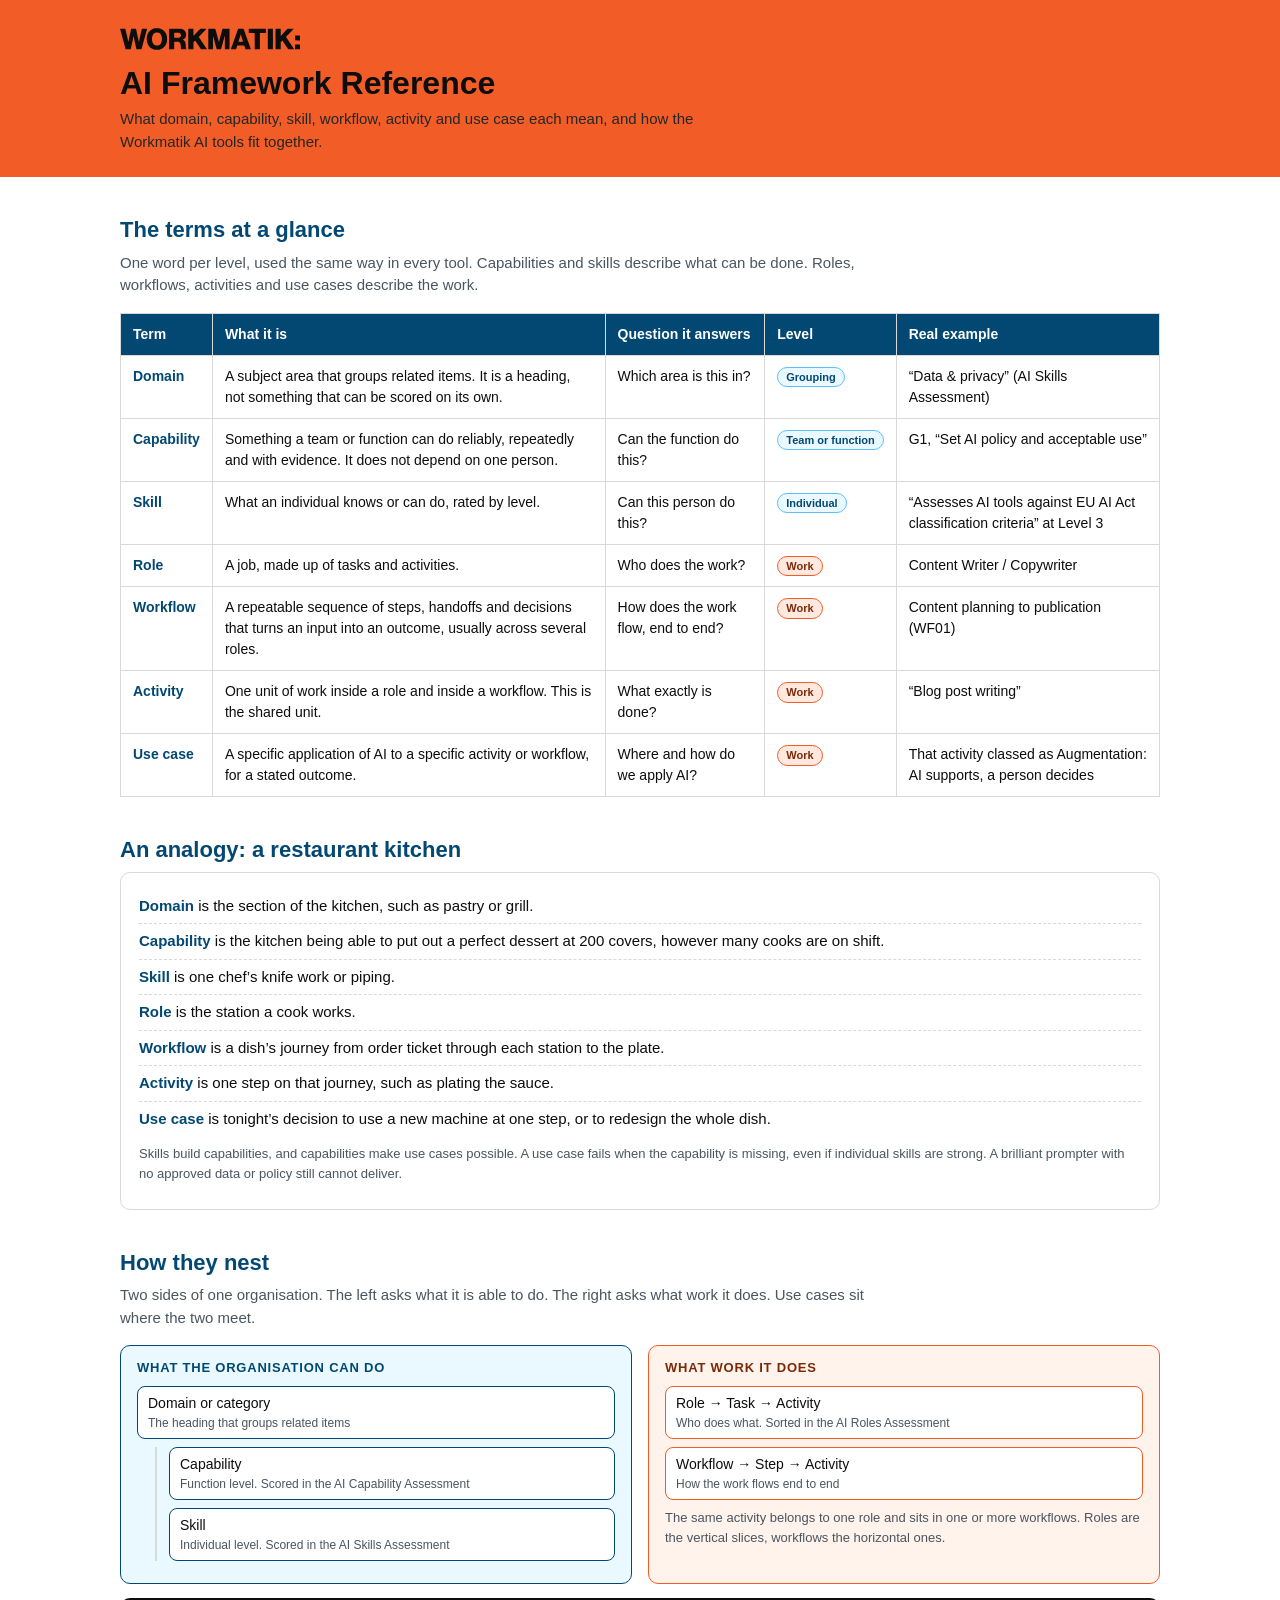
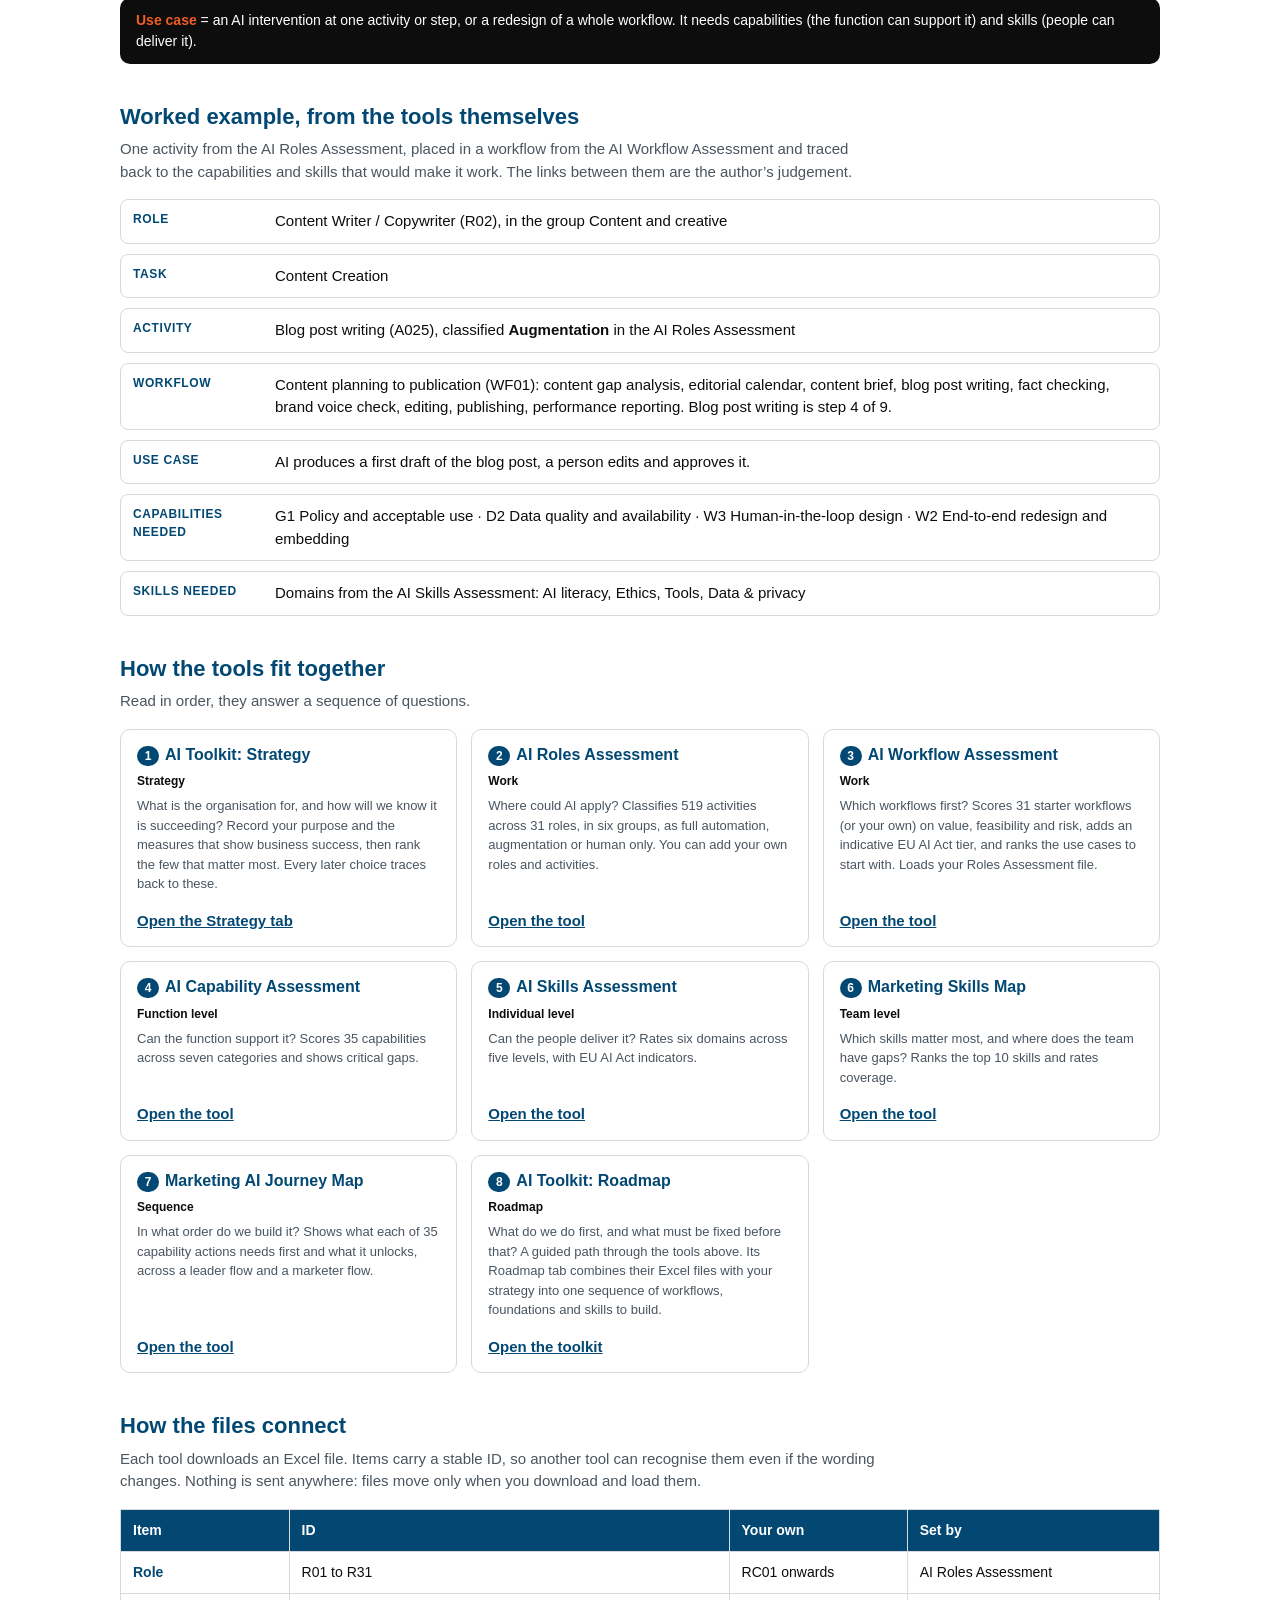
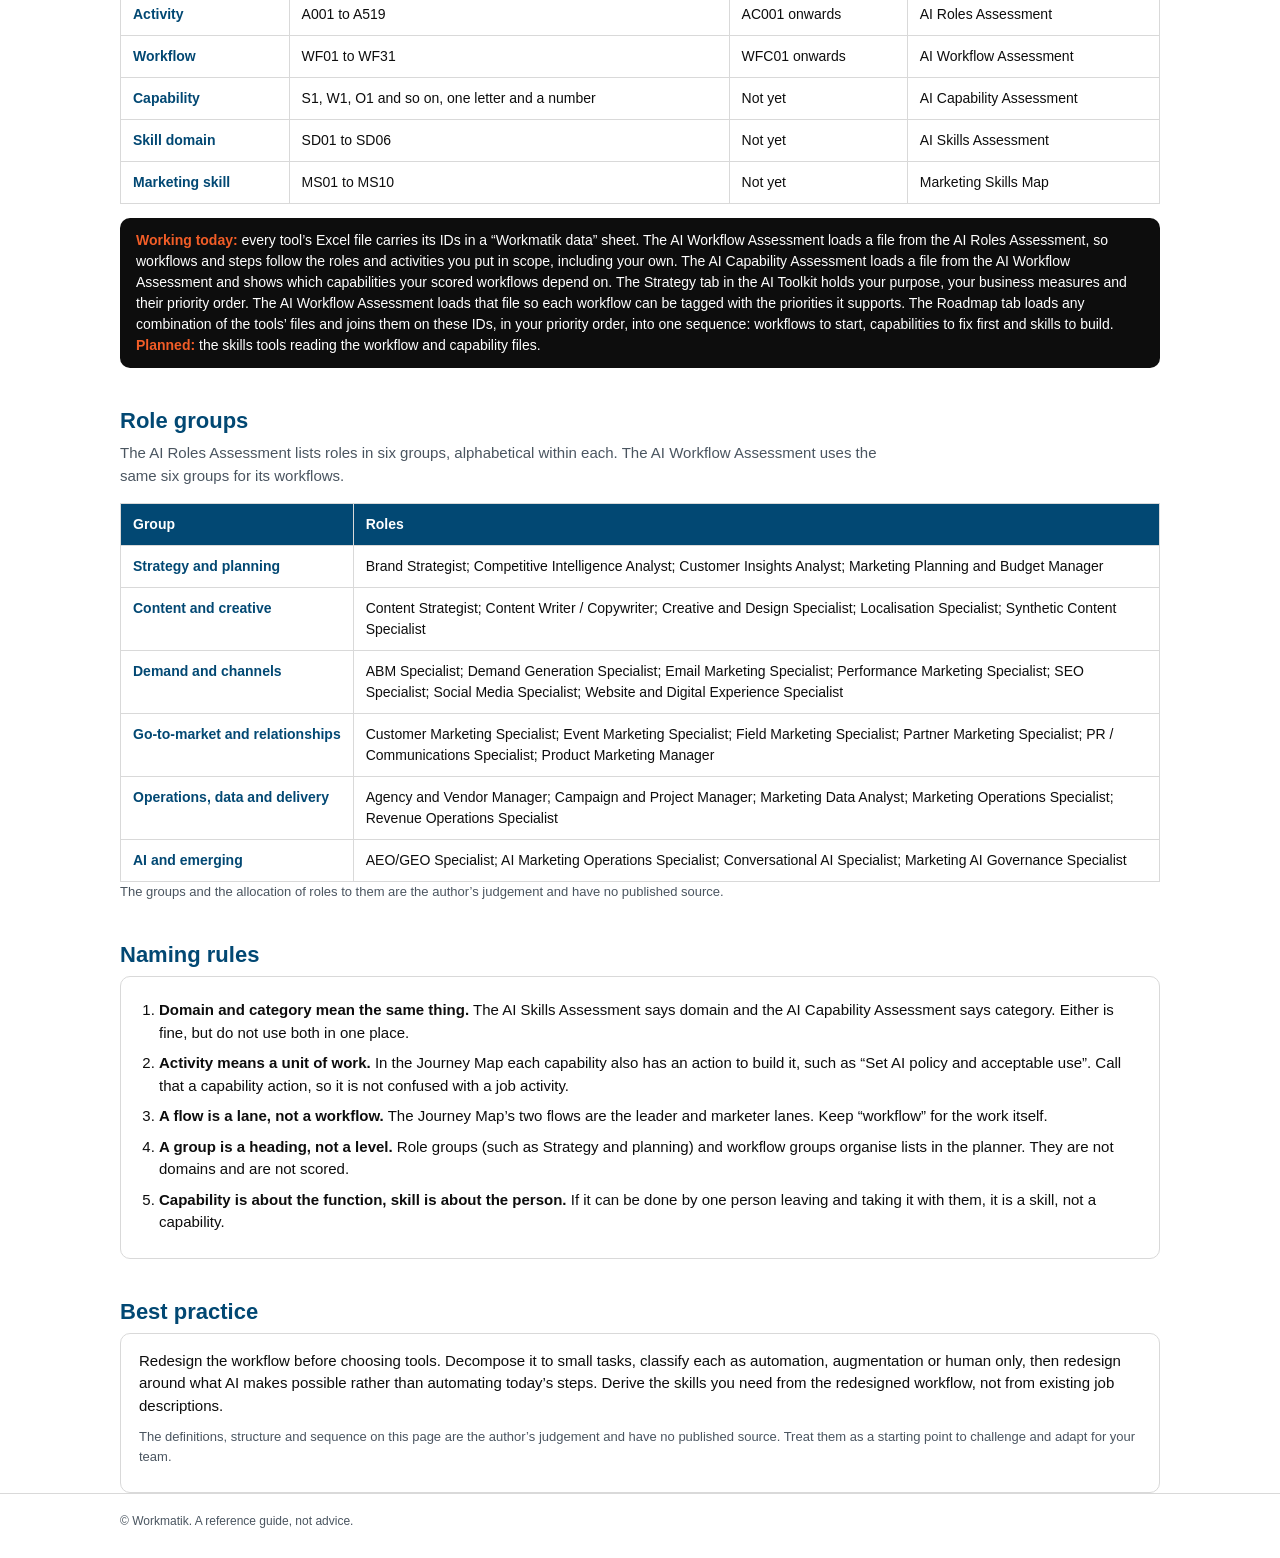
==== framework/index.html @ 6f1ea03b "Add Strategy tab, rename old Strategy to Roadmap, shared organisation block - New Strategy tab: purp" ====
<!doctype html>
<html lang="en-GB">
<head>
<meta charset="utf-8">
<meta name="viewport" content="width=device-width, initial-scale=1">
<title>AI Framework Reference | Workmatik</title>
<meta name="description" content="Definitions of domain, capability, skill, role, workflow, activity and use case, and how the Workmatik AI assessment tools fit together.">
<meta property="og:title" content="AI Framework Reference">
<meta property="og:description" content="Domain, capability, skill, role, workflow, activity and use case: what each means and how the Workmatik AI tools fit together.">
<meta property="og:type" content="website">
<meta property="og:url" content="https://scottstockwellworkmatik.github.io/ai-framework-reference/">
<meta property="og:site_name" content="Workmatik">
<meta property="og:image" content="https://scottstockwellworkmatik.github.io/ai-framework-reference/og-image-framework.png">
<meta property="og:image:width" content="1200">
<meta property="og:image:height" content="630">
<meta property="og:image:alt" content="AI Framework Reference by Workmatik: how capabilities, skills, workflows and use cases fit together">
<meta name="twitter:card" content="summary_large_image">
<link rel="icon" type="image/png" href="favicon-96x96.png" sizes="96x96">
<link rel="icon" type="image/svg+xml" href="favicon.svg">
<link rel="shortcut icon" href="favicon.ico">
<link rel="apple-touch-icon" sizes="180x180" href="apple-touch-icon.png">
<meta name="apple-mobile-web-app-title" content="AI Framework">
<link rel="manifest" href="site.webmanifest">
<link rel="stylesheet" href="css/styles.css">
<base target="_top">
<style>
html.embed body{background:#fff}
html.embed .site-header{background:#fff;padding:8px 0 0;border:0}
html.embed .site-header .logo,html.embed .site-header .privacy-chip,html.embed .skip,html.embed .site-footer,html.embed .tk-back{display:none!important}
html.embed .site-header h1{font-size:24px;color:#024873}
html.embed .site-header .header-inner{display:block}
</style>
<script>
(function(){
  if (!/[?&]embed=1/.test(location.search)) return;
  document.documentElement.classList.add('embed');
  function send(){ var h=Math.ceil(document.documentElement.scrollHeight); try{ parent.postMessage({type:'tk-height',h:h,page:location.pathname},'*'); }catch(e){} }
  window.addEventListener('load',function(){ send(); if (window.ResizeObserver) new ResizeObserver(send).observe(document.body); setInterval(send,1500); });
})();
</script>
</head>
<body>
<a class="skip" href="#main">Skip to content</a>
<header class="site-header">
  <div class="wrap">
    <img class="logo" src="assets/logo-black.svg" alt="Workmatik">
    <h1>AI Framework Reference</h1>
    <p class="sub">What domain, capability, skill, workflow, activity and use case each mean, and how the Workmatik AI tools fit together.</p>
  </div>
</header>

<main id="main" class="wrap">

  <h2>The terms at a glance</h2>
  <p class="lead">One word per level, used the same way in every tool. Capabilities and skills describe what can be done. Roles, workflows, activities and use cases describe the work.</p>
  <table class="defs">
    <thead><tr><th>Term</th><th>What it is</th><th>Question it answers</th><th>Level</th><th>Real example</th></tr></thead>
    <tbody>
      <tr><td>Domain</td><td>A subject area that groups related items. It is a heading, not something that can be scored on its own.</td><td>Which area is this in?</td><td><span class="tag">Grouping</span></td><td>&ldquo;Data &amp; privacy&rdquo; (AI Skills Assessment)</td></tr>
      <tr><td>Capability</td><td>Something a team or function can do reliably, repeatedly and with evidence. It does not depend on one person.</td><td>Can the function do this?</td><td><span class="tag">Team or function</span></td><td>G1, &ldquo;Set AI policy and acceptable use&rdquo;</td></tr>
      <tr><td>Skill</td><td>What an individual knows or can do, rated by level.</td><td>Can this person do this?</td><td><span class="tag">Individual</span></td><td>&ldquo;Assesses AI tools against EU AI Act classification criteria&rdquo; at Level 3</td></tr>
      <tr><td>Role</td><td>A job, made up of tasks and activities.</td><td>Who does the work?</td><td><span class="tag work">Work</span></td><td>Content Writer / Copywriter</td></tr>
      <tr><td>Workflow</td><td>A repeatable sequence of steps, handoffs and decisions that turns an input into an outcome, usually across several roles.</td><td>How does the work flow, end to end?</td><td><span class="tag work">Work</span></td><td>Content planning to publication (WF01)</td></tr>
      <tr><td>Activity</td><td>One unit of work inside a role and inside a workflow. This is the shared unit.</td><td>What exactly is done?</td><td><span class="tag work">Work</span></td><td>&ldquo;Blog post writing&rdquo;</td></tr>
      <tr><td>Use case</td><td>A specific application of AI to a specific activity or workflow, for a stated outcome.</td><td>Where and how do we apply AI?</td><td><span class="tag work">Work</span></td><td>That activity classed as Augmentation: AI supports, a person decides</td></tr>
    </tbody>
  </table>

  <h2>An analogy: a restaurant kitchen</h2>
  <div class="card">
    <ul class="kitchen">
      <li><b>Domain</b> is the section of the kitchen, such as pastry or grill.</li>
      <li><b>Capability</b> is the kitchen being able to put out a perfect dessert at 200 covers, however many cooks are on shift.</li>
      <li><b>Skill</b> is one chef&rsquo;s knife work or piping.</li>
      <li><b>Role</b> is the station a cook works.</li>
      <li><b>Workflow</b> is a dish&rsquo;s journey from order ticket through each station to the plate.</li>
      <li><b>Activity</b> is one step on that journey, such as plating the sauce.</li>
      <li><b>Use case</b> is tonight&rsquo;s decision to use a new machine at one step, or to redesign the whole dish.</li>
    </ul>
    <p class="hint" style="margin-top:8px">Skills build capabilities, and capabilities make use cases possible. A use case fails when the capability is missing, even if individual skills are strong. A brilliant prompter with no approved data or policy still cannot deliver.</p>
  </div>

  <h2>How they nest</h2>
  <p class="lead">Two sides of one organisation. The left asks what it is able to do. The right asks what work it does. Use cases sit where the two meet.</p>
  <div class="tree">
    <div class="col cap">
      <h3>What the organisation can do</h3>
      <div class="node">Domain or category<small>The heading that groups related items</small></div>
      <div class="indent">
        <div class="node">Capability<small>Function level. Scored in the AI Capability Assessment</small></div>
        <div class="node">Skill<small>Individual level. Scored in the AI Skills Assessment</small></div>
      </div>
    </div>
    <div class="col work">
      <h3>What work it does</h3>
      <div class="node">Role &rarr; Task &rarr; Activity<small>Who does what. Sorted in the AI Roles Assessment</small></div>
      <div class="node">Workflow &rarr; Step &rarr; Activity<small>How the work flows end to end</small></div>
      <p class="hint" style="margin:0">The same activity belongs to one role and sits in one or more workflows. Roles are the vertical slices, workflows the horizontal ones.</p>
    </div>
  </div>
  <div class="usecase"><b>Use case</b> = an AI intervention at one activity or step, or a redesign of a whole workflow. It needs capabilities (the function can support it) and skills (people can deliver it).</div>

  <h2>Worked example, from the tools themselves</h2>
  <p class="lead">One activity from the AI Roles Assessment, placed in a workflow from the AI Workflow Assessment and traced back to the capabilities and skills that would make it work. The links between them are the author&rsquo;s judgement.</p>
  <div class="chain">
    <div class="link"><span class="k">Role</span><span>Content Writer / Copywriter (R02), in the group Content and creative</span></div>
    <div class="link"><span class="k">Task</span><span>Content Creation</span></div>
    <div class="link"><span class="k">Activity</span><span>Blog post writing (A025), classified <b>Augmentation</b> in the AI Roles Assessment</span></div>
    <div class="link"><span class="k">Workflow</span><span>Content planning to publication (WF01): content gap analysis, editorial calendar, content brief, blog post writing, fact checking, brand voice check, editing, publishing, performance reporting. Blog post writing is step 4 of 9.</span></div>
    <div class="link"><span class="k">Use case</span><span>AI produces a first draft of the blog post, a person edits and approves it.</span></div>
    <div class="link"><span class="k">Capabilities needed</span><span>G1 Policy and acceptable use &middot; D2 Data quality and availability &middot; W3 Human-in-the-loop design &middot; W2 End-to-end redesign and embedding</span></div>
    <div class="link"><span class="k">Skills needed</span><span>Domains from the AI Skills Assessment: AI literacy, Ethics, Tools, Data &amp; privacy</span></div>
  </div>

  <h2>How the tools fit together</h2>
  <p class="lead">Read in order, they answer a sequence of questions.</p>
  <div class="apps">
    <div class="app"><div><span class="step-n">1</span><h3 style="display:inline">AI Toolkit: Strategy</h3></div><span class="lvl">Strategy</span><p class="q">What is the organisation for, and how will we know it is succeeding? Record your purpose and the measures that show business success, then rank the few that matter most. Every later choice traces back to these.</p><a class="go" href="../#strategy">Open the Strategy tab</a></div>
    <div class="app"><div><span class="step-n">2</span><h3 style="display:inline">AI Roles Assessment</h3></div><span class="lvl">Work</span><p class="q">Where could AI apply? Classifies 519 activities across 31 roles, in six groups, as full automation, augmentation or human only. You can add your own roles and activities.</p><a class="go" href="https://scottstockwellworkmatik.github.io/ai-roles-assessment/">Open the tool</a></div>
    <div class="app"><div><span class="step-n">3</span><h3 style="display:inline">AI Workflow Assessment</h3></div><span class="lvl">Work</span><p class="q">Which workflows first? Scores 31 starter workflows (or your own) on value, feasibility and risk, adds an indicative EU AI Act tier, and ranks the use cases to start with. Loads your Roles Assessment file.</p><a class="go" href="https://scottstockwellworkmatik.github.io/ai-workflow-assessment/">Open the tool</a></div>
    <div class="app"><div><span class="step-n">4</span><h3 style="display:inline">AI Capability Assessment</h3></div><span class="lvl">Function level</span><p class="q">Can the function support it? Scores 35 capabilities across seven categories and shows critical gaps.</p><a class="go" href="https://scottstockwellworkmatik.github.io/ai-capability-assessment/">Open the tool</a></div>
    <div class="app"><div><span class="step-n">5</span><h3 style="display:inline">AI Skills Assessment</h3></div><span class="lvl">Individual level</span><p class="q">Can the people deliver it? Rates six domains across five levels, with EU AI Act indicators.</p><a class="go" href="https://scottstockwellworkmatik.github.io/ai-skills-assessment/">Open the tool</a></div>
    <div class="app"><div><span class="step-n">6</span><h3 style="display:inline">Marketing Skills Map</h3></div><span class="lvl">Team level</span><p class="q">Which skills matter most, and where does the team have gaps? Ranks the top 10 skills and rates coverage.</p><a class="go" href="https://scottstockwellworkmatik.github.io/ai-skills-map/">Open the tool</a></div>
    <div class="app"><div><span class="step-n">7</span><h3 style="display:inline">Marketing AI Journey Map</h3></div><span class="lvl">Sequence</span><p class="q">In what order do we build it? Shows what each of 35 capability actions needs first and what it unlocks, across a leader flow and a marketer flow.</p><a class="go" href="https://scottstockwellworkmatik.github.io/ai-journey-map/">Open the tool</a></div>
    <div class="app"><div><span class="step-n">8</span><h3 style="display:inline">AI Toolkit: Roadmap</h3></div><span class="lvl">Roadmap</span><p class="q">What do we do first, and what must be fixed before that? A guided path through the tools above. Its Roadmap tab combines their Excel files with your strategy into one sequence of workflows, foundations and skills to build.</p><a class="go" href="https://scottstockwellworkmatik.github.io/workmatik-ai-toolkit/">Open the toolkit</a></div>
  </div>

  <h2>How the files connect</h2>
  <p class="lead">Each tool downloads an Excel file. Items carry a stable ID, so another tool can recognise them even if the wording changes. Nothing is sent anywhere: files move only when you download and load them.</p>
  <table class="defs">
    <thead><tr><th>Item</th><th>ID</th><th>Your own</th><th>Set by</th></tr></thead>
    <tbody>
      <tr><td>Role</td><td>R01 to R31</td><td>RC01 onwards</td><td>AI Roles Assessment</td></tr>
      <tr><td>Activity</td><td>A001 to A519</td><td>AC001 onwards</td><td>AI Roles Assessment</td></tr>
      <tr><td>Workflow</td><td>WF01 to WF31</td><td>WFC01 onwards</td><td>AI Workflow Assessment</td></tr>
      <tr><td>Capability</td><td>S1, W1, O1 and so on, one letter and a number</td><td>Not yet</td><td>AI Capability Assessment</td></tr>
      <tr><td>Skill domain</td><td>SD01 to SD06</td><td>Not yet</td><td>AI Skills Assessment</td></tr>
      <tr><td>Marketing skill</td><td>MS01 to MS10</td><td>Not yet</td><td>Marketing Skills Map</td></tr>
    </tbody>
  </table>
  <div class="usecase"><b>Working today:</b> every tool&rsquo;s Excel file carries its IDs in a &ldquo;Workmatik data&rdquo; sheet. The AI Workflow Assessment loads a file from the AI Roles Assessment, so workflows and steps follow the roles and activities you put in scope, including your own. The AI Capability Assessment loads a file from the AI Workflow Assessment and shows which capabilities your scored workflows depend on. The Strategy tab in the AI Toolkit holds your purpose, your business measures and their priority order. The AI Workflow Assessment loads that file so each workflow can be tagged with the priorities it supports. The Roadmap tab loads any combination of the tools&rsquo; files and joins them on these IDs, in your priority order, into one sequence: workflows to start, capabilities to fix first and skills to build. <b>Planned:</b> the skills tools reading the workflow and capability files.</div>

  <h2>Role groups</h2>
  <p class="lead">The AI Roles Assessment lists roles in six groups, alphabetical within each. The AI Workflow Assessment uses the same six groups for its workflows.</p>
  <table class="defs">
    <thead><tr><th>Group</th><th>Roles</th></tr></thead>
    <tbody>
      <tr><td>Strategy and planning</td><td>Brand Strategist; Competitive Intelligence Analyst; Customer Insights Analyst; Marketing Planning and Budget Manager</td></tr>
      <tr><td>Content and creative</td><td>Content Strategist; Content Writer / Copywriter; Creative and Design Specialist; Localisation Specialist; Synthetic Content Specialist</td></tr>
      <tr><td>Demand and channels</td><td>ABM Specialist; Demand Generation Specialist; Email Marketing Specialist; Performance Marketing Specialist; SEO Specialist; Social Media Specialist; Website and Digital Experience Specialist</td></tr>
      <tr><td>Go-to-market and relationships</td><td>Customer Marketing Specialist; Event Marketing Specialist; Field Marketing Specialist; Partner Marketing Specialist; PR / Communications Specialist; Product Marketing Manager</td></tr>
      <tr><td>Operations, data and delivery</td><td>Agency and Vendor Manager; Campaign and Project Manager; Marketing Data Analyst; Marketing Operations Specialist; Revenue Operations Specialist</td></tr>
      <tr><td>AI and emerging</td><td>AEO/GEO Specialist; AI Marketing Operations Specialist; Conversational AI Specialist; Marketing AI Governance Specialist</td></tr>
    </tbody>
  </table>
  <p class="hint">The groups and the allocation of roles to them are the author&rsquo;s judgement and have no published source.</p>

  <h2>Naming rules</h2>
  <div class="card">
    <ol class="rules">
      <li><b>Domain and category mean the same thing.</b> The AI Skills Assessment says domain and the AI Capability Assessment says category. Either is fine, but do not use both in one place.</li>
      <li><b>Activity means a unit of work.</b> In the Journey Map each capability also has an action to build it, such as &ldquo;Set AI policy and acceptable use&rdquo;. Call that a capability action, so it is not confused with a job activity.</li>
      <li><b>A flow is a lane, not a workflow.</b> The Journey Map&rsquo;s two flows are the leader and marketer lanes. Keep &ldquo;workflow&rdquo; for the work itself.</li>
      <li><b>A group is a heading, not a level.</b> Role groups (such as Strategy and planning) and workflow groups organise lists in the planner. They are not domains and are not scored.</li>
      <li><b>Capability is about the function, skill is about the person.</b> If it can be done by one person leaving and taking it with them, it is a skill, not a capability.</li>
    </ol>
  </div>

  <h2>Best practice</h2>
  <div class="card">
    <p>Redesign the workflow before choosing tools. Decompose it to small tasks, classify each as automation, augmentation or human only, then redesign around what AI makes possible rather than automating today&rsquo;s steps. Derive the skills you need from the redesigned workflow, not from existing job descriptions.</p>
    <p class="hint">The definitions, structure and sequence on this page are the author&rsquo;s judgement and have no published source. Treat them as a starting point to challenge and adapt for your team.</p>
  </div>
</main>

<footer class="site-footer">
  <div class="wrap"><p>&copy; Workmatik. A reference guide, not advice.</p></div>
</footer>
</body>
</html>
---- framework/css/styles.css ----
:root{--orange:#F25D27;--orange-dark:#C8431A;--blue:#5DC1FF;--navy:#024873;--pale:#EAF9FF;--grey:#D9D9D9;--ink:#0D0D0D;--muted:#4A5560;--white:#fff;--line:#D9D9D9;--font:"Neue Haas Grotesk Display Pro","Neue Haas Grotesk Text Pro","Helvetica Neue",Helvetica,Arial,sans-serif}
*,*::before,*::after{box-sizing:border-box}
body{margin:0;font-family:var(--font);font-size:15px;line-height:1.5;color:var(--ink);background:var(--white)}
.wrap{max-width:1080px;margin:0 auto;padding:0 20px}
h1,h2,h3{font-weight:700;line-height:1.2;margin:0}
h2{font-size:22px;color:var(--navy);margin:40px 0 8px}
h3{font-size:16px;color:var(--navy)}
p{margin:0 0 10px}
a{color:var(--navy)}
.skip{position:absolute;left:-999px;top:0;background:var(--navy);color:#fff;padding:8px 12px;z-index:10}.skip:focus{left:8px;top:8px}
:focus-visible{outline:3px solid var(--orange);outline-offset:2px}
.site-header{background:var(--orange);padding:28px 0 24px}
.logo{display:block;width:180px;height:auto;margin:0 0 14px}
.site-header h1{font-size:32px}
.site-header .sub{margin:6px 0 0;color:#262626;max-width:640px}
main{padding-bottom:48px}
.lead{color:var(--muted);max-width:760px;margin-bottom:16px}
.note{background:var(--pale);border-left:4px solid var(--blue);border-radius:6px;padding:10px 14px;color:var(--navy);font-size:14px}
.hint{font-size:13px;color:var(--muted)}
/* definitions */
.defs{width:100%;border-collapse:collapse;font-size:14px}
.defs th,.defs td{border:1px solid var(--line);padding:10px 12px;text-align:left;vertical-align:top}
.defs th{background:var(--navy);color:#fff;font-weight:600}
.defs td:first-child{font-weight:700;color:var(--navy);white-space:nowrap}
.tag{display:inline-block;font-size:11px;font-weight:700;padding:1px 8px;border-radius:999px;background:var(--pale);color:var(--navy);border:1px solid var(--blue);white-space:nowrap}
.tag.work{background:#FFE9DE;color:#7A2A0A;border-color:var(--orange)}
/* cards */
.grid2{display:grid;grid-template-columns:repeat(auto-fit,minmax(300px,1fr));gap:14px}
.card{border:1px solid var(--line);border-radius:10px;padding:16px 18px}
.card h3{margin-bottom:6px}
.kitchen{list-style:none;margin:0;padding:0}
.kitchen li{padding:6px 0;border-bottom:1px dashed var(--line)}
.kitchen li:last-child{border-bottom:0}
.kitchen b{color:var(--navy)}
/* structure diagram */
.tree{display:grid;grid-template-columns:1fr 1fr;gap:16px}
.col{border-radius:10px;padding:14px 16px}
.col.cap{background:var(--pale);border:1.5px solid var(--navy)}
.col.work{background:#FFF3EC;border:1.5px solid var(--orange)}
.col>h3{margin-bottom:10px;font-size:13px;text-transform:uppercase;letter-spacing:.06em}
.col.work>h3{color:#7A2A0A}
.node{background:#fff;border:1.5px solid var(--navy);border-radius:8px;padding:6px 10px;margin:0 0 8px;font-size:14px}
.col.work .node{border-color:var(--orange)}
.node small{display:block;color:var(--muted);font-size:12px}
.indent{margin-left:18px;border-left:2px solid var(--grey);padding-left:12px}
.usecase{margin-top:14px;background:var(--ink);color:#fff;border-radius:10px;padding:12px 16px;font-size:14px}
.usecase b{color:var(--orange)}
/* worked example */
.chain{display:grid;gap:10px;margin-top:10px}
.link{display:grid;grid-template-columns:130px 1fr;gap:12px;border:1px solid var(--line);border-radius:8px;padding:10px 12px;align-items:start}
.link .k{font-size:12px;font-weight:700;text-transform:uppercase;letter-spacing:.05em;color:var(--navy)}
/* apps */
.apps{display:grid;grid-template-columns:repeat(auto-fit,minmax(310px,1fr));gap:14px}
.app{border:1px solid var(--line);border-radius:10px;padding:14px 16px;display:flex;flex-direction:column;gap:6px}
.app .q{font-size:13px;color:var(--muted)}
.app .lvl{font-size:12px;font-weight:700}
.app a.go{margin-top:auto;font-weight:600}
.step-n{display:inline-block;min-width:22px;text-align:center;background:var(--navy);color:#fff;border-radius:999px;font-size:12px;font-weight:700;padding:1px 6px;margin-right:6px}
ol.rules{padding-left:20px;margin:6px 0 0}ol.rules li{margin-bottom:8px}
.site-footer{border-top:1px solid var(--line);padding:18px 0;font-size:12px;color:var(--muted)}
@media(max-width:760px){.tree{grid-template-columns:1fr}.site-header h1{font-size:26px}.link{grid-template-columns:1fr}.defs td:first-child{white-space:normal}.defs{display:block;overflow-x:auto}}
@media print{.site-header{background:#fff;border-bottom:2px solid var(--orange)}.skip{display:none}}
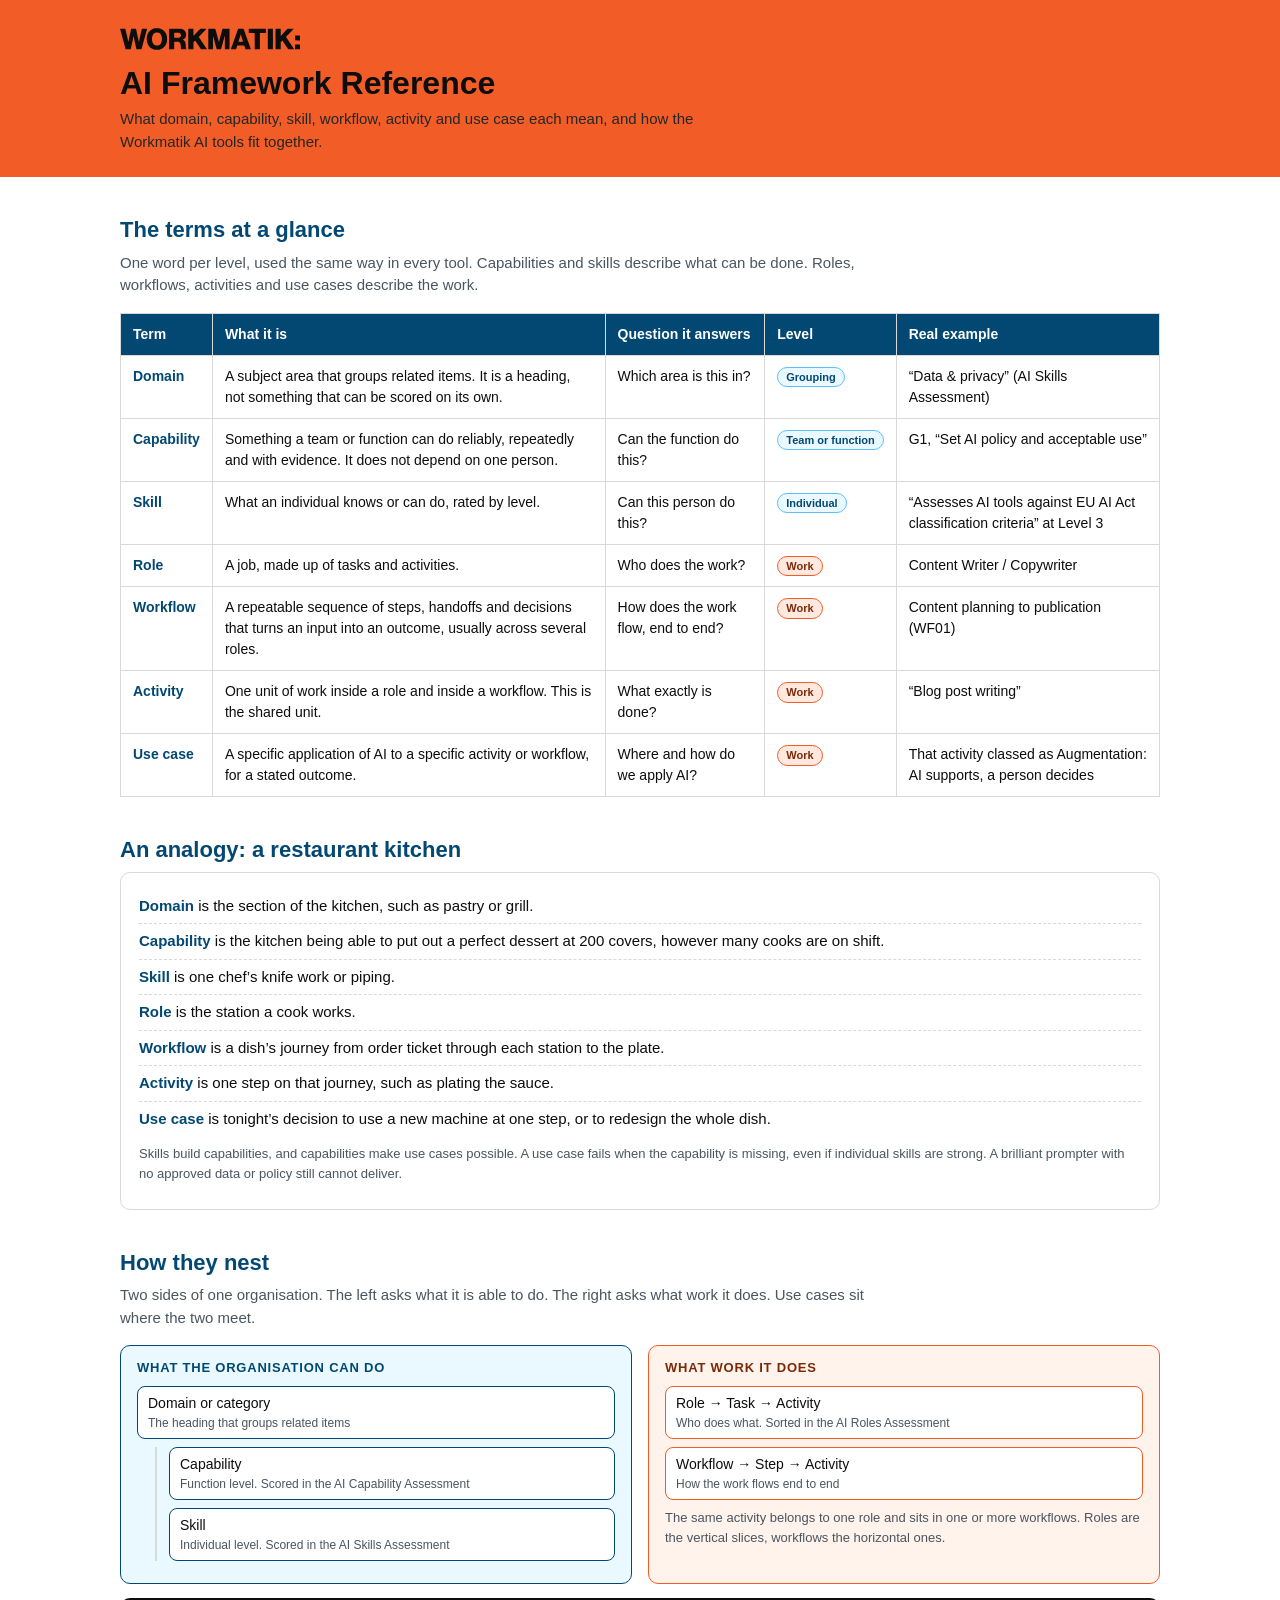
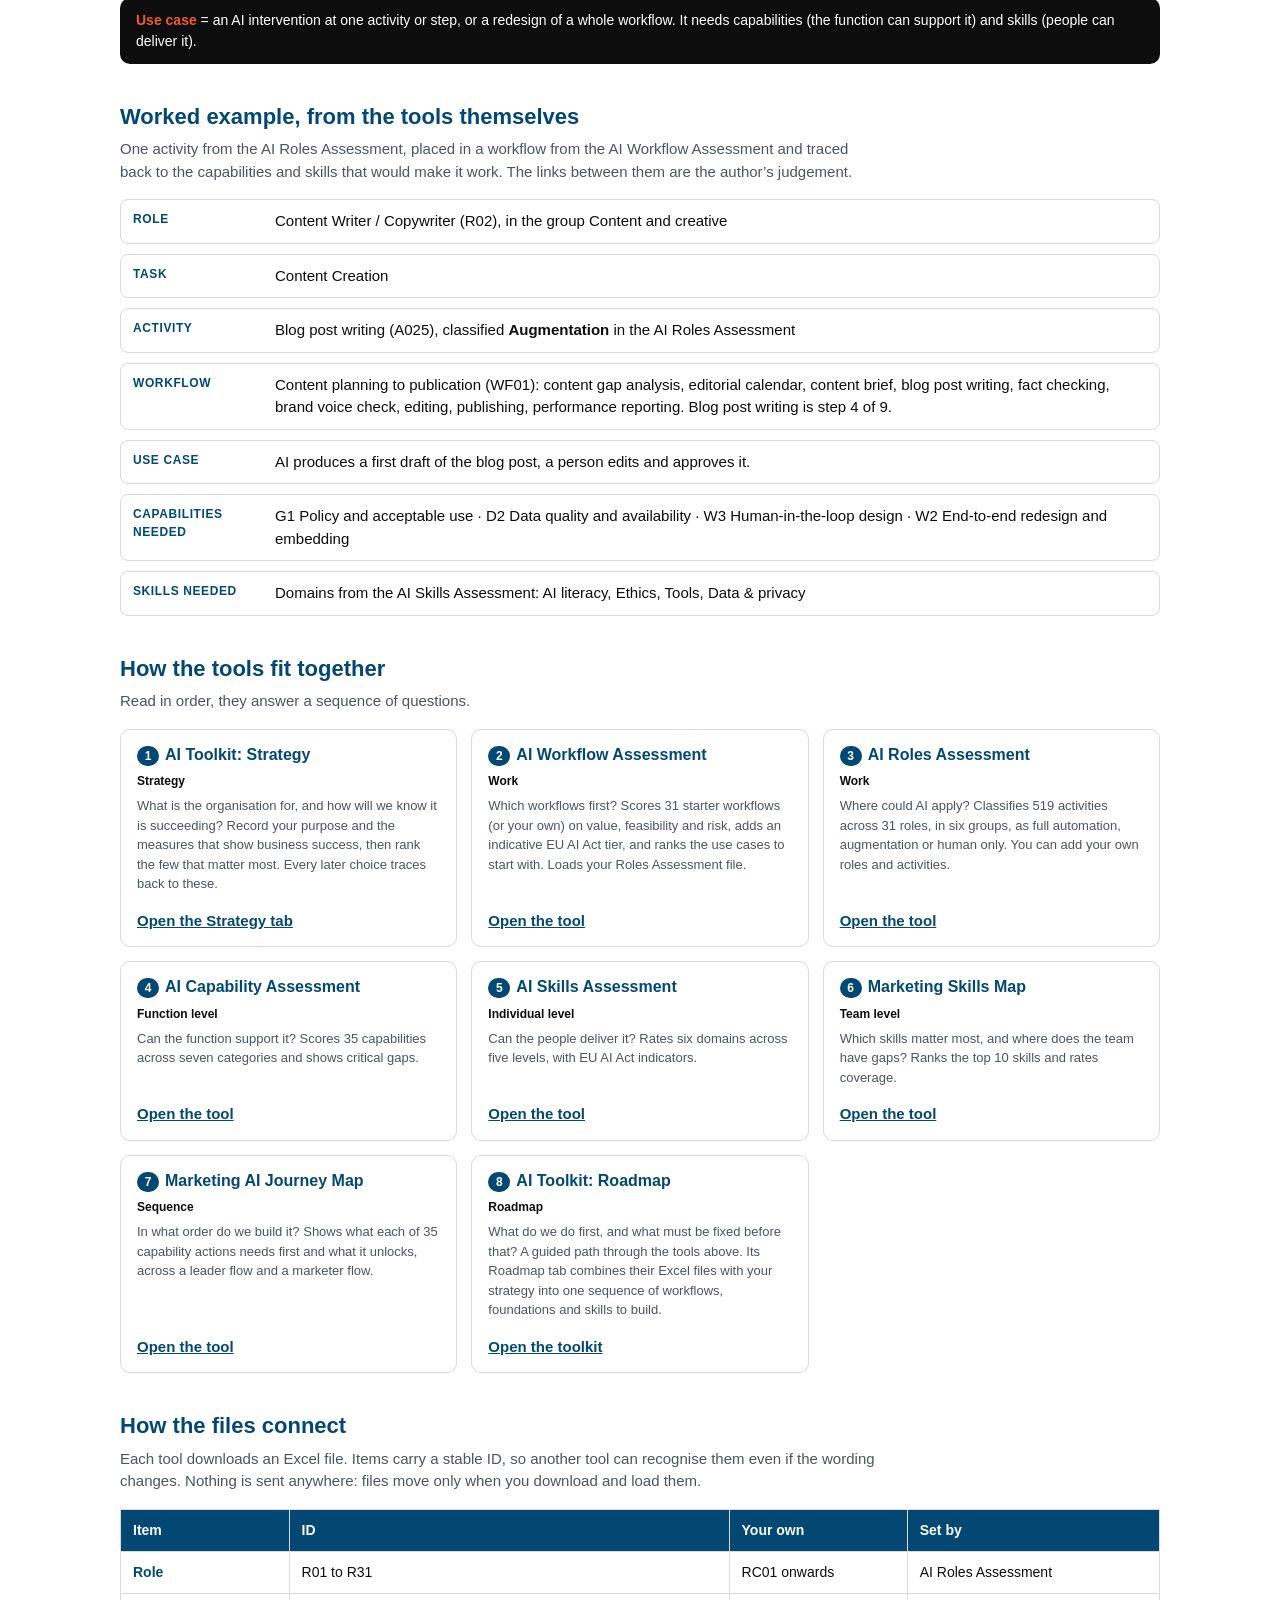
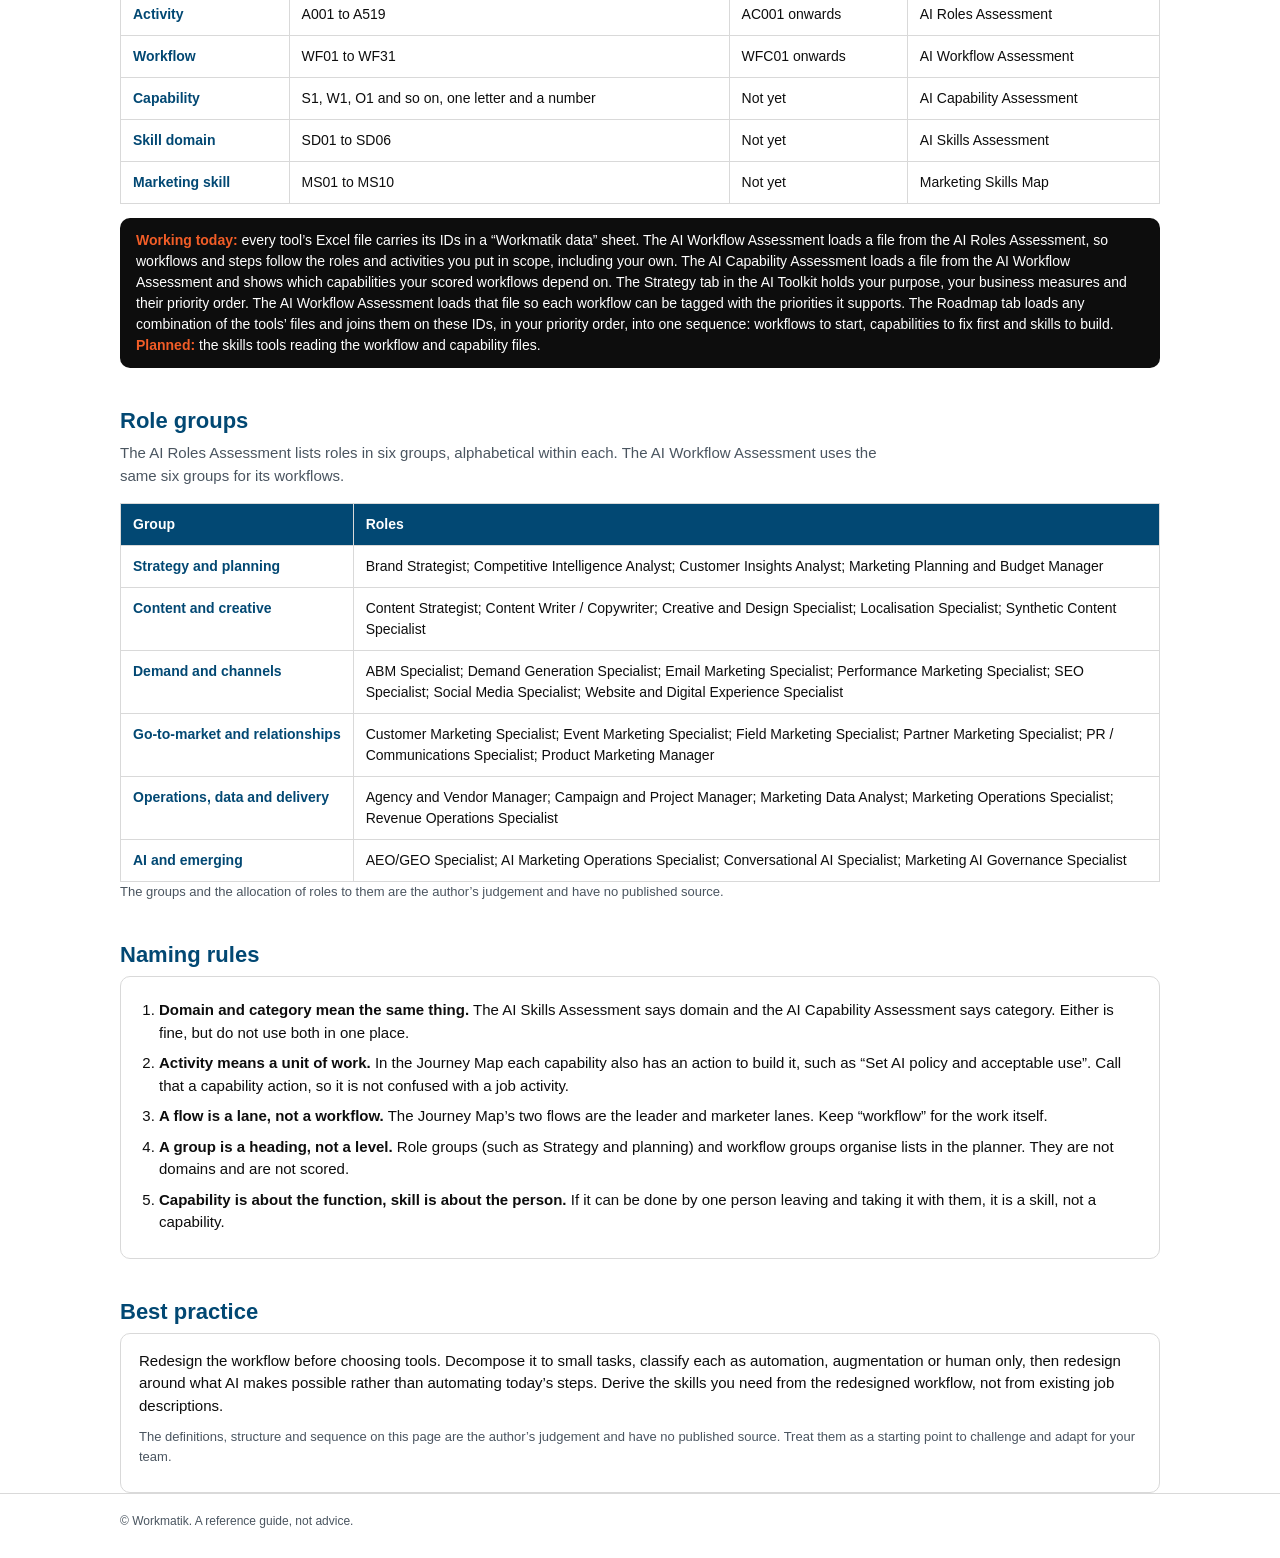
==== commit c6b82158: "Path: Workflow Assessment is step 2, Roles step 3, to keep the strategy golden thread Co-Authored-By" ====
--- a/framework/index.html
+++ b/framework/index.html
@@ -116,8 +116,8 @@
   <p class="lead">Read in order, they answer a sequence of questions.</p>
   <div class="apps">
     <div class="app"><div><span class="step-n">1</span><h3 style="display:inline">AI Toolkit: Strategy</h3></div><span class="lvl">Strategy</span><p class="q">What is the organisation for, and how will we know it is succeeding? Record your purpose and the measures that show business success, then rank the few that matter most. Every later choice traces back to these.</p><a class="go" href="../#strategy">Open the Strategy tab</a></div>
-    <div class="app"><div><span class="step-n">2</span><h3 style="display:inline">AI Roles Assessment</h3></div><span class="lvl">Work</span><p class="q">Where could AI apply? Classifies 519 activities across 31 roles, in six groups, as full automation, augmentation or human only. You can add your own roles and activities.</p><a class="go" href="https://scottstockwellworkmatik.github.io/ai-roles-assessment/">Open the tool</a></div>
-    <div class="app"><div><span class="step-n">3</span><h3 style="display:inline">AI Workflow Assessment</h3></div><span class="lvl">Work</span><p class="q">Which workflows first? Scores 31 starter workflows (or your own) on value, feasibility and risk, adds an indicative EU AI Act tier, and ranks the use cases to start with. Loads your Roles Assessment file.</p><a class="go" href="https://scottstockwellworkmatik.github.io/ai-workflow-assessment/">Open the tool</a></div>
+    <div class="app"><div><span class="step-n">2</span><h3 style="display:inline">AI Workflow Assessment</h3></div><span class="lvl">Work</span><p class="q">Which workflows first? Scores 31 starter workflows (or your own) on value, feasibility and risk, adds an indicative EU AI Act tier, and ranks the use cases to start with. Loads your Roles Assessment file.</p><a class="go" href="https://scottstockwellworkmatik.github.io/ai-workflow-assessment/">Open the tool</a></div>
+    <div class="app"><div><span class="step-n">3</span><h3 style="display:inline">AI Roles Assessment</h3></div><span class="lvl">Work</span><p class="q">Where could AI apply? Classifies 519 activities across 31 roles, in six groups, as full automation, augmentation or human only. You can add your own roles and activities.</p><a class="go" href="https://scottstockwellworkmatik.github.io/ai-roles-assessment/">Open the tool</a></div>
     <div class="app"><div><span class="step-n">4</span><h3 style="display:inline">AI Capability Assessment</h3></div><span class="lvl">Function level</span><p class="q">Can the function support it? Scores 35 capabilities across seven categories and shows critical gaps.</p><a class="go" href="https://scottstockwellworkmatik.github.io/ai-capability-assessment/">Open the tool</a></div>
     <div class="app"><div><span class="step-n">5</span><h3 style="display:inline">AI Skills Assessment</h3></div><span class="lvl">Individual level</span><p class="q">Can the people deliver it? Rates six domains across five levels, with EU AI Act indicators.</p><a class="go" href="https://scottstockwellworkmatik.github.io/ai-skills-assessment/">Open the tool</a></div>
     <div class="app"><div><span class="step-n">6</span><h3 style="display:inline">Marketing Skills Map</h3></div><span class="lvl">Team level</span><p class="q">Which skills matter most, and where does the team have gaps? Ranks the top 10 skills and rates coverage.</p><a class="go" href="https://scottstockwellworkmatik.github.io/ai-skills-map/">Open the tool</a></div>
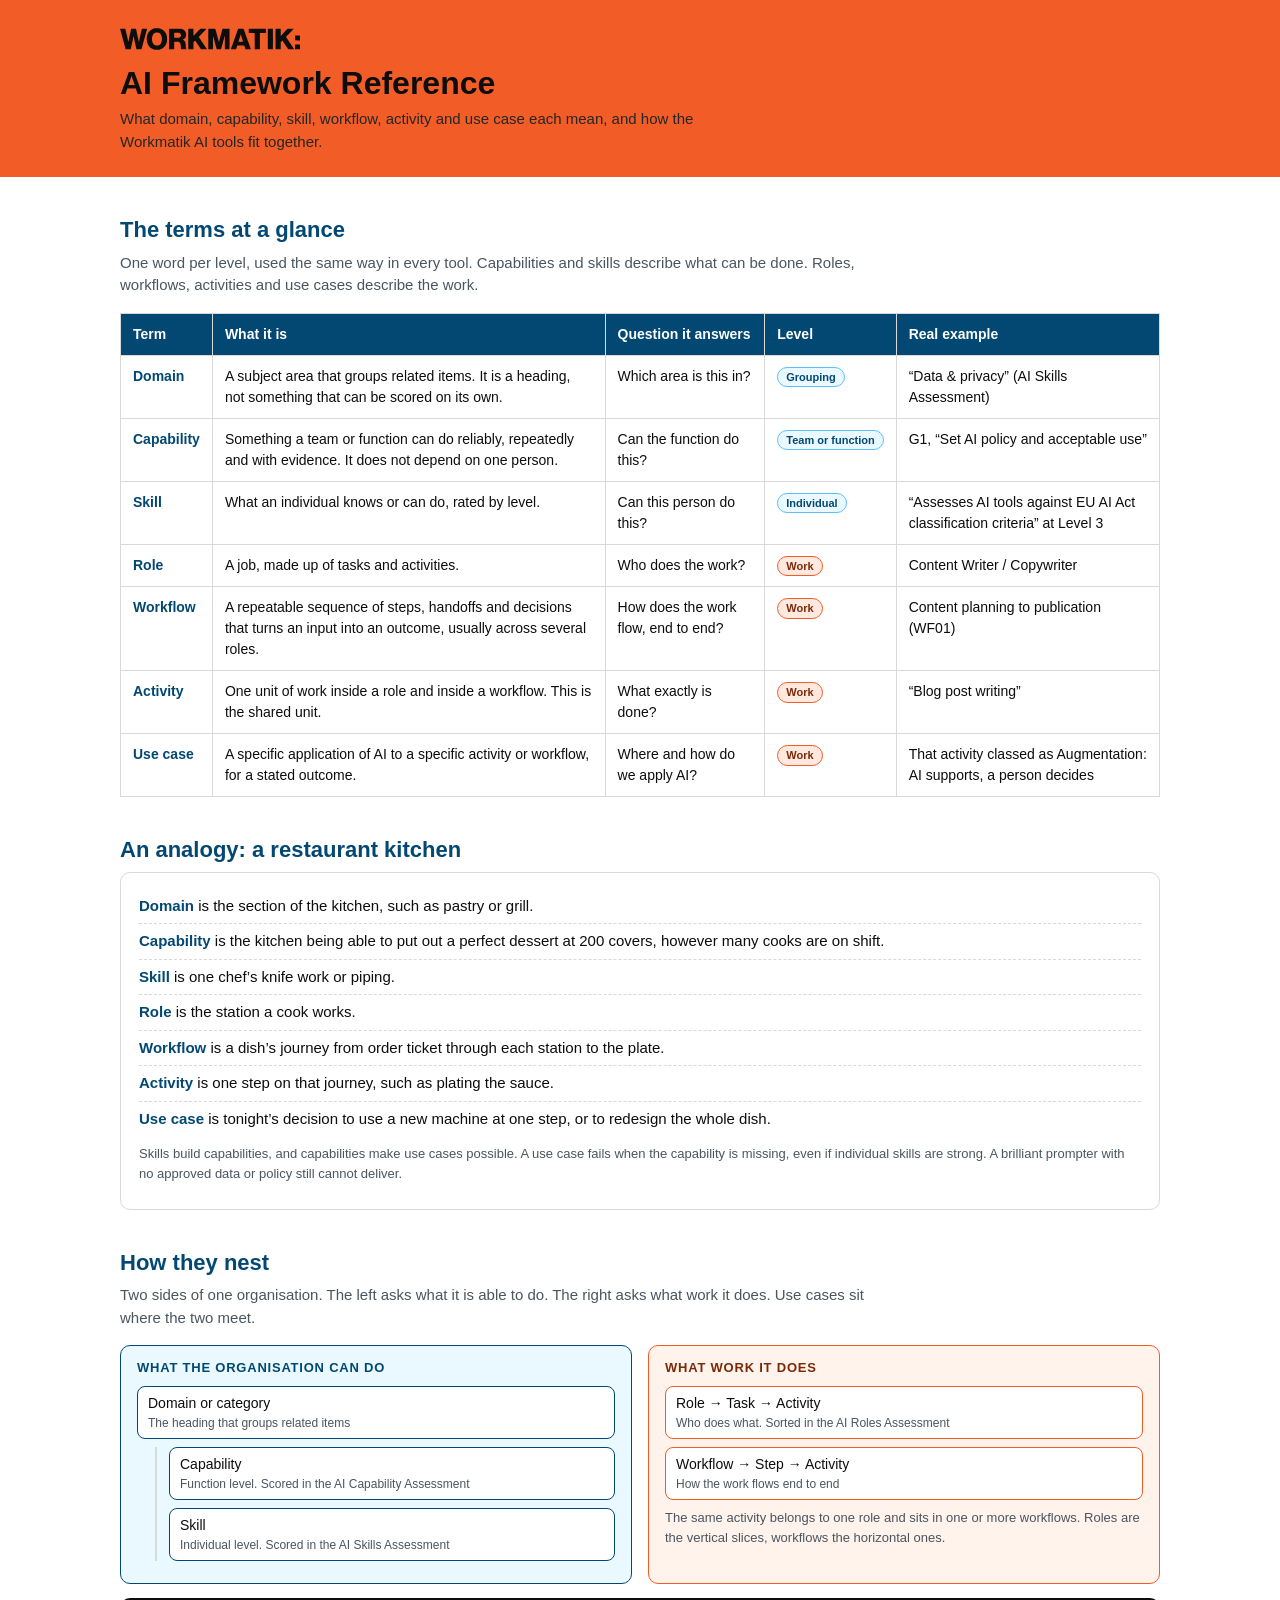
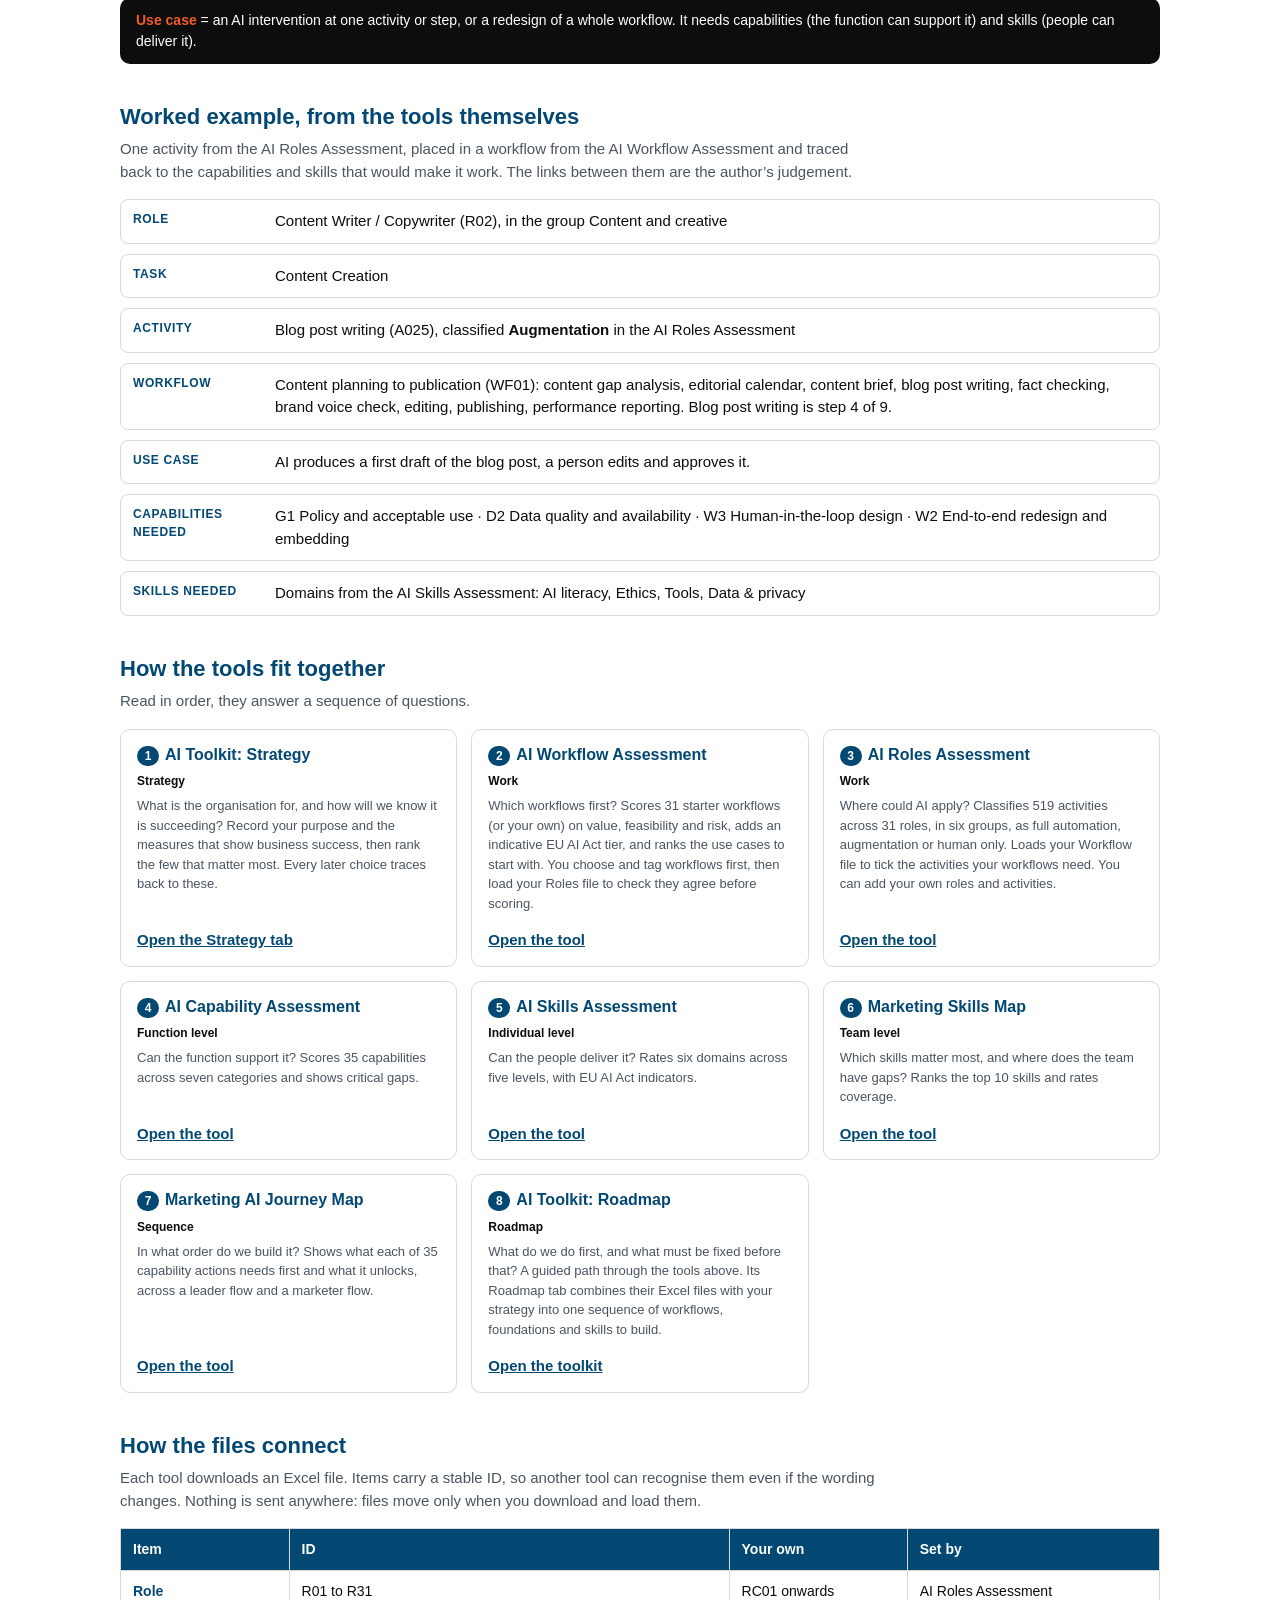
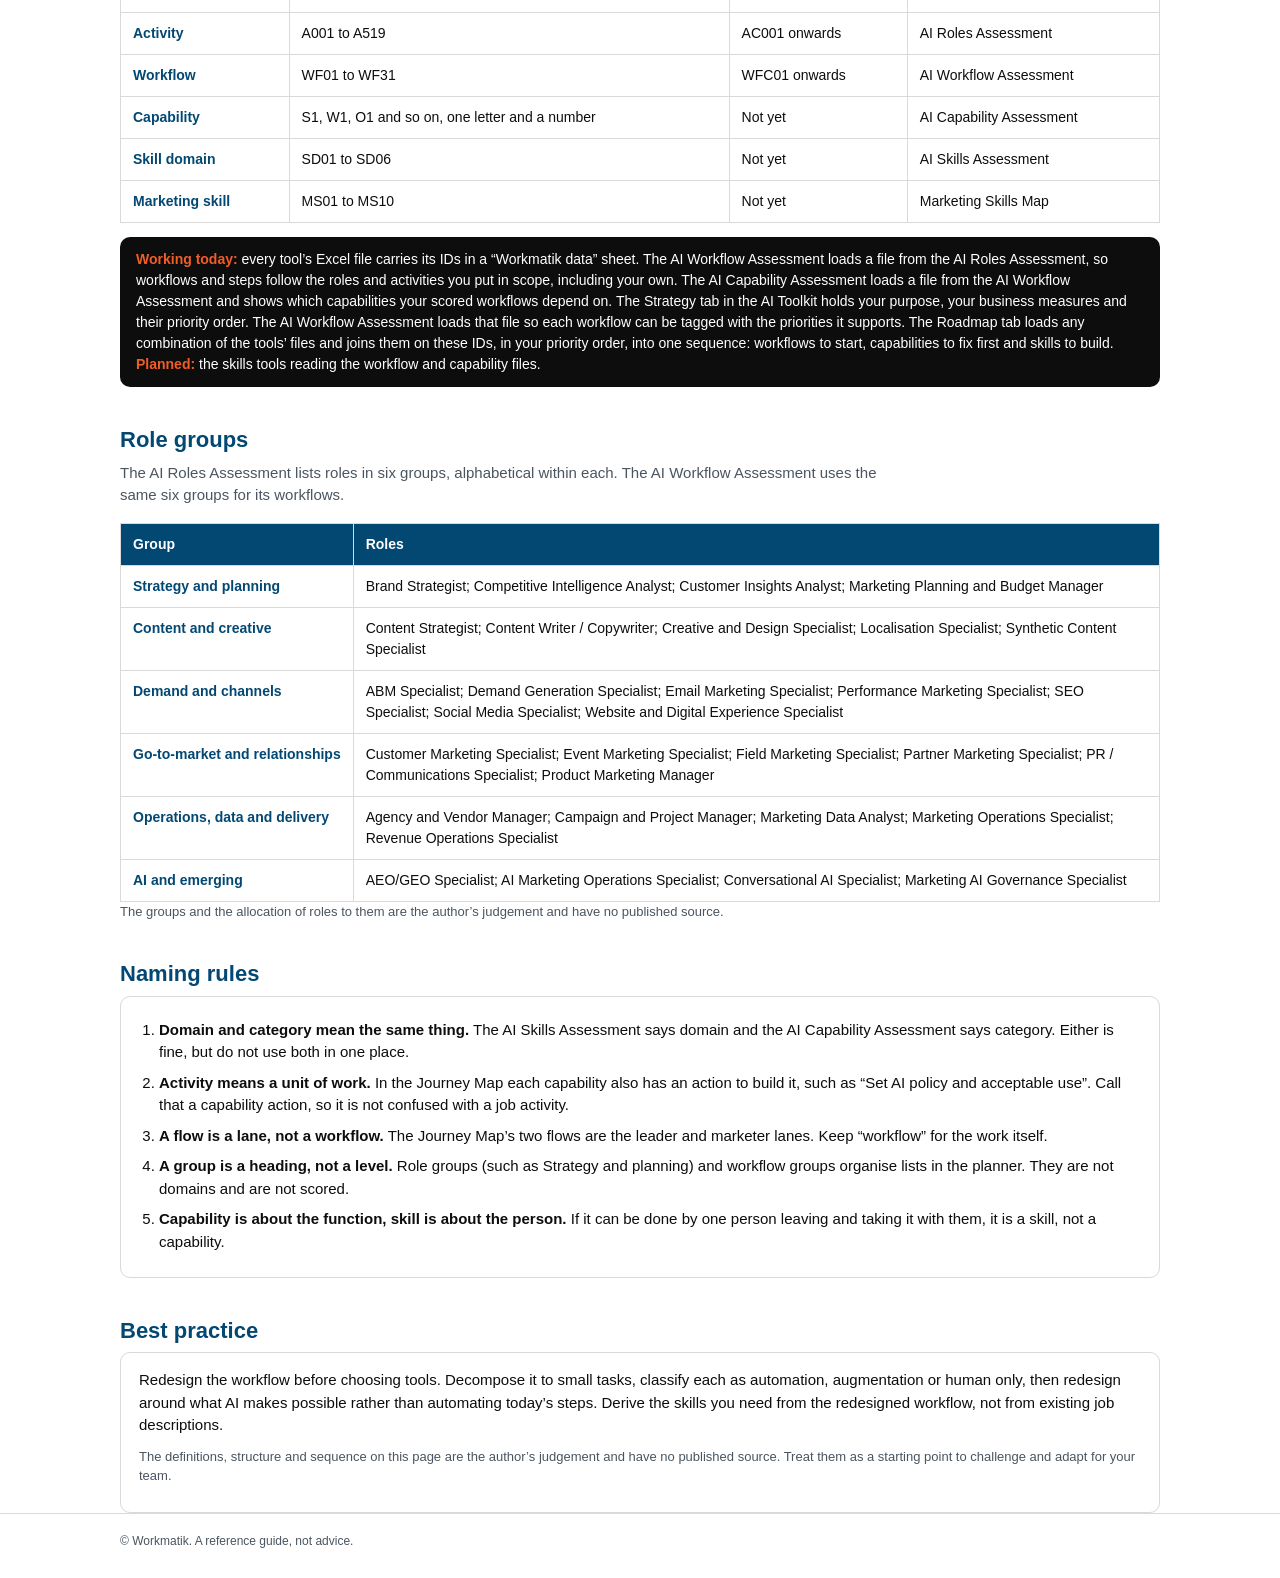
==== commit d1dbb11a: "Workflows first, roles second, scoring gated on agreement between them Workflow file ticks the activ" ====
--- a/framework/index.html
+++ b/framework/index.html
@@ -116,8 +116,8 @@
   <p class="lead">Read in order, they answer a sequence of questions.</p>
   <div class="apps">
     <div class="app"><div><span class="step-n">1</span><h3 style="display:inline">AI Toolkit: Strategy</h3></div><span class="lvl">Strategy</span><p class="q">What is the organisation for, and how will we know it is succeeding? Record your purpose and the measures that show business success, then rank the few that matter most. Every later choice traces back to these.</p><a class="go" href="../#strategy">Open the Strategy tab</a></div>
-    <div class="app"><div><span class="step-n">2</span><h3 style="display:inline">AI Workflow Assessment</h3></div><span class="lvl">Work</span><p class="q">Which workflows first? Scores 31 starter workflows (or your own) on value, feasibility and risk, adds an indicative EU AI Act tier, and ranks the use cases to start with. Loads your Roles Assessment file.</p><a class="go" href="https://scottstockwellworkmatik.github.io/ai-workflow-assessment/">Open the tool</a></div>
-    <div class="app"><div><span class="step-n">3</span><h3 style="display:inline">AI Roles Assessment</h3></div><span class="lvl">Work</span><p class="q">Where could AI apply? Classifies 519 activities across 31 roles, in six groups, as full automation, augmentation or human only. You can add your own roles and activities.</p><a class="go" href="https://scottstockwellworkmatik.github.io/ai-roles-assessment/">Open the tool</a></div>
+    <div class="app"><div><span class="step-n">2</span><h3 style="display:inline">AI Workflow Assessment</h3></div><span class="lvl">Work</span><p class="q">Which workflows first? Scores 31 starter workflows (or your own) on value, feasibility and risk, adds an indicative EU AI Act tier, and ranks the use cases to start with. You choose and tag workflows first, then load your Roles file to check they agree before scoring.</p><a class="go" href="https://scottstockwellworkmatik.github.io/ai-workflow-assessment/">Open the tool</a></div>
+    <div class="app"><div><span class="step-n">3</span><h3 style="display:inline">AI Roles Assessment</h3></div><span class="lvl">Work</span><p class="q">Where could AI apply? Classifies 519 activities across 31 roles, in six groups, as full automation, augmentation or human only. Loads your Workflow file to tick the activities your workflows need. You can add your own roles and activities.</p><a class="go" href="https://scottstockwellworkmatik.github.io/ai-roles-assessment/">Open the tool</a></div>
     <div class="app"><div><span class="step-n">4</span><h3 style="display:inline">AI Capability Assessment</h3></div><span class="lvl">Function level</span><p class="q">Can the function support it? Scores 35 capabilities across seven categories and shows critical gaps.</p><a class="go" href="https://scottstockwellworkmatik.github.io/ai-capability-assessment/">Open the tool</a></div>
     <div class="app"><div><span class="step-n">5</span><h3 style="display:inline">AI Skills Assessment</h3></div><span class="lvl">Individual level</span><p class="q">Can the people deliver it? Rates six domains across five levels, with EU AI Act indicators.</p><a class="go" href="https://scottstockwellworkmatik.github.io/ai-skills-assessment/">Open the tool</a></div>
     <div class="app"><div><span class="step-n">6</span><h3 style="display:inline">Marketing Skills Map</h3></div><span class="lvl">Team level</span><p class="q">Which skills matter most, and where does the team have gaps? Ranks the top 10 skills and rates coverage.</p><a class="go" href="https://scottstockwellworkmatik.github.io/ai-skills-map/">Open the tool</a></div>
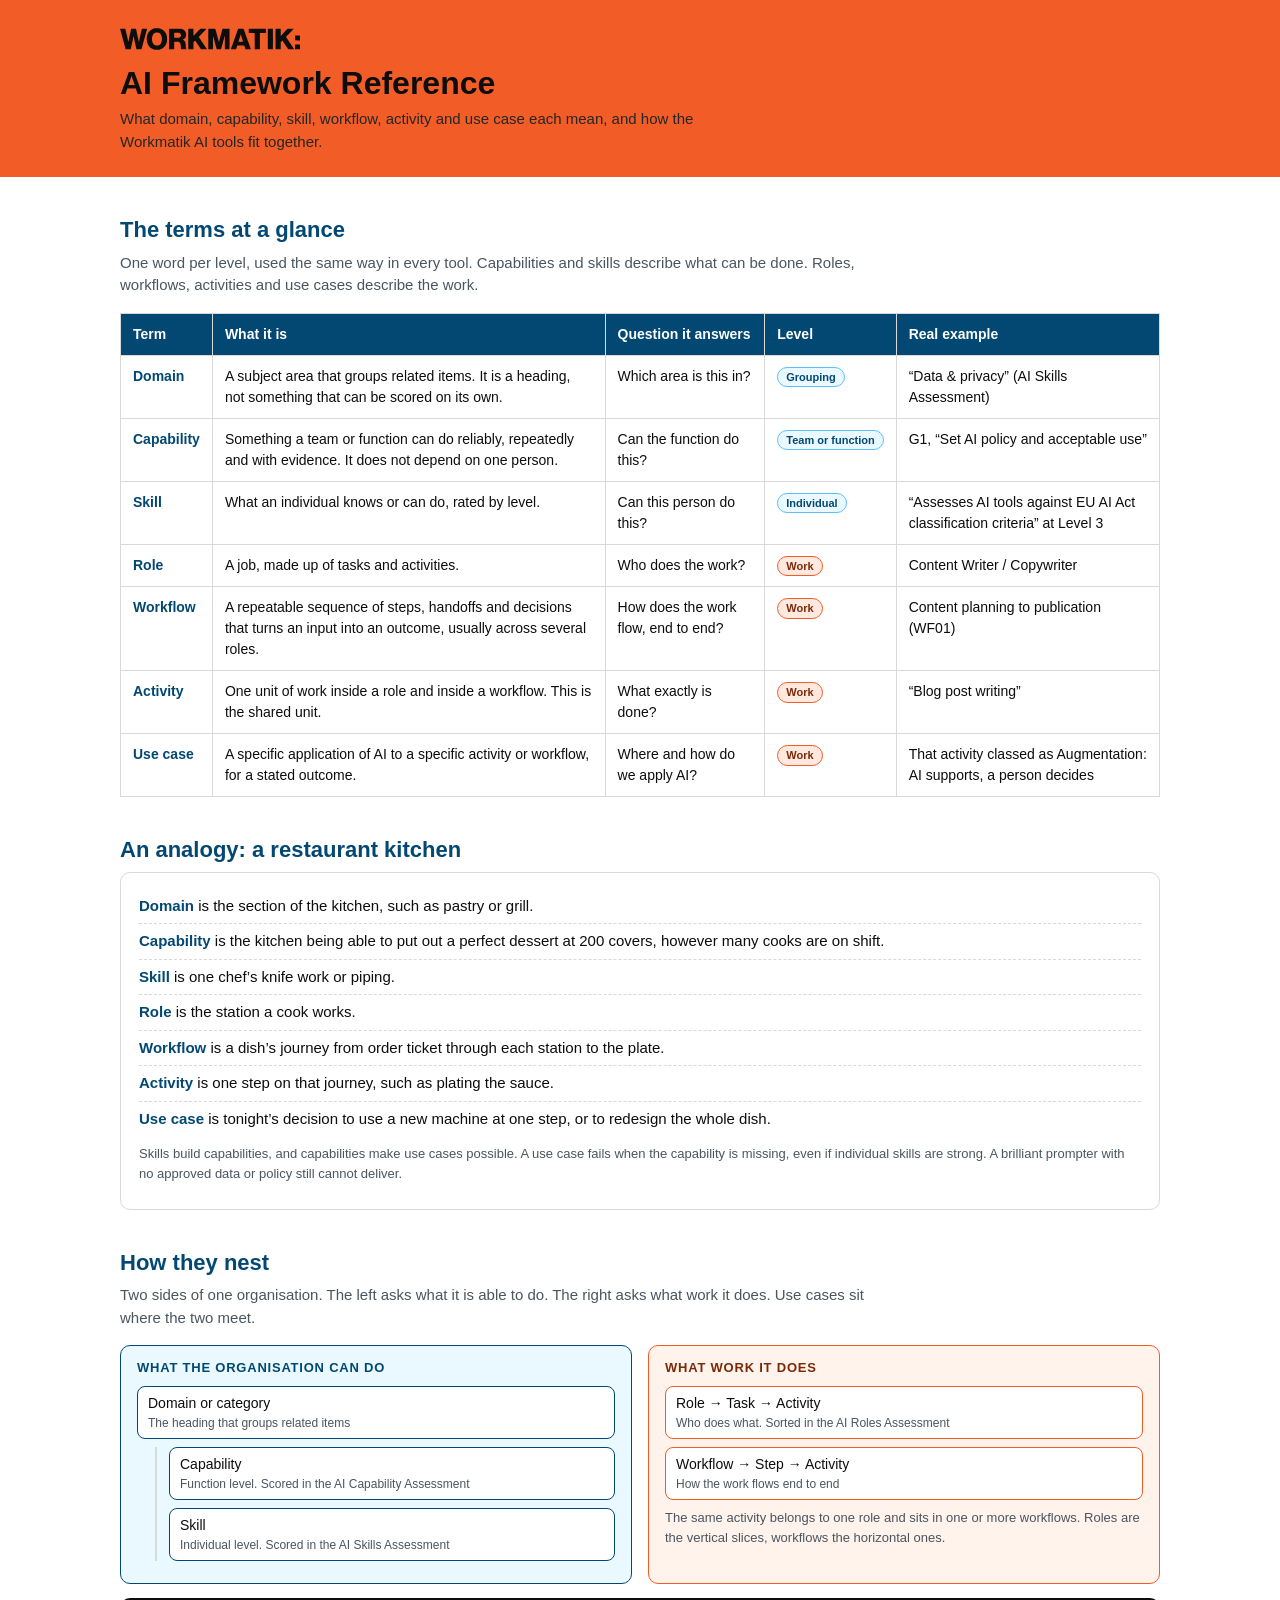
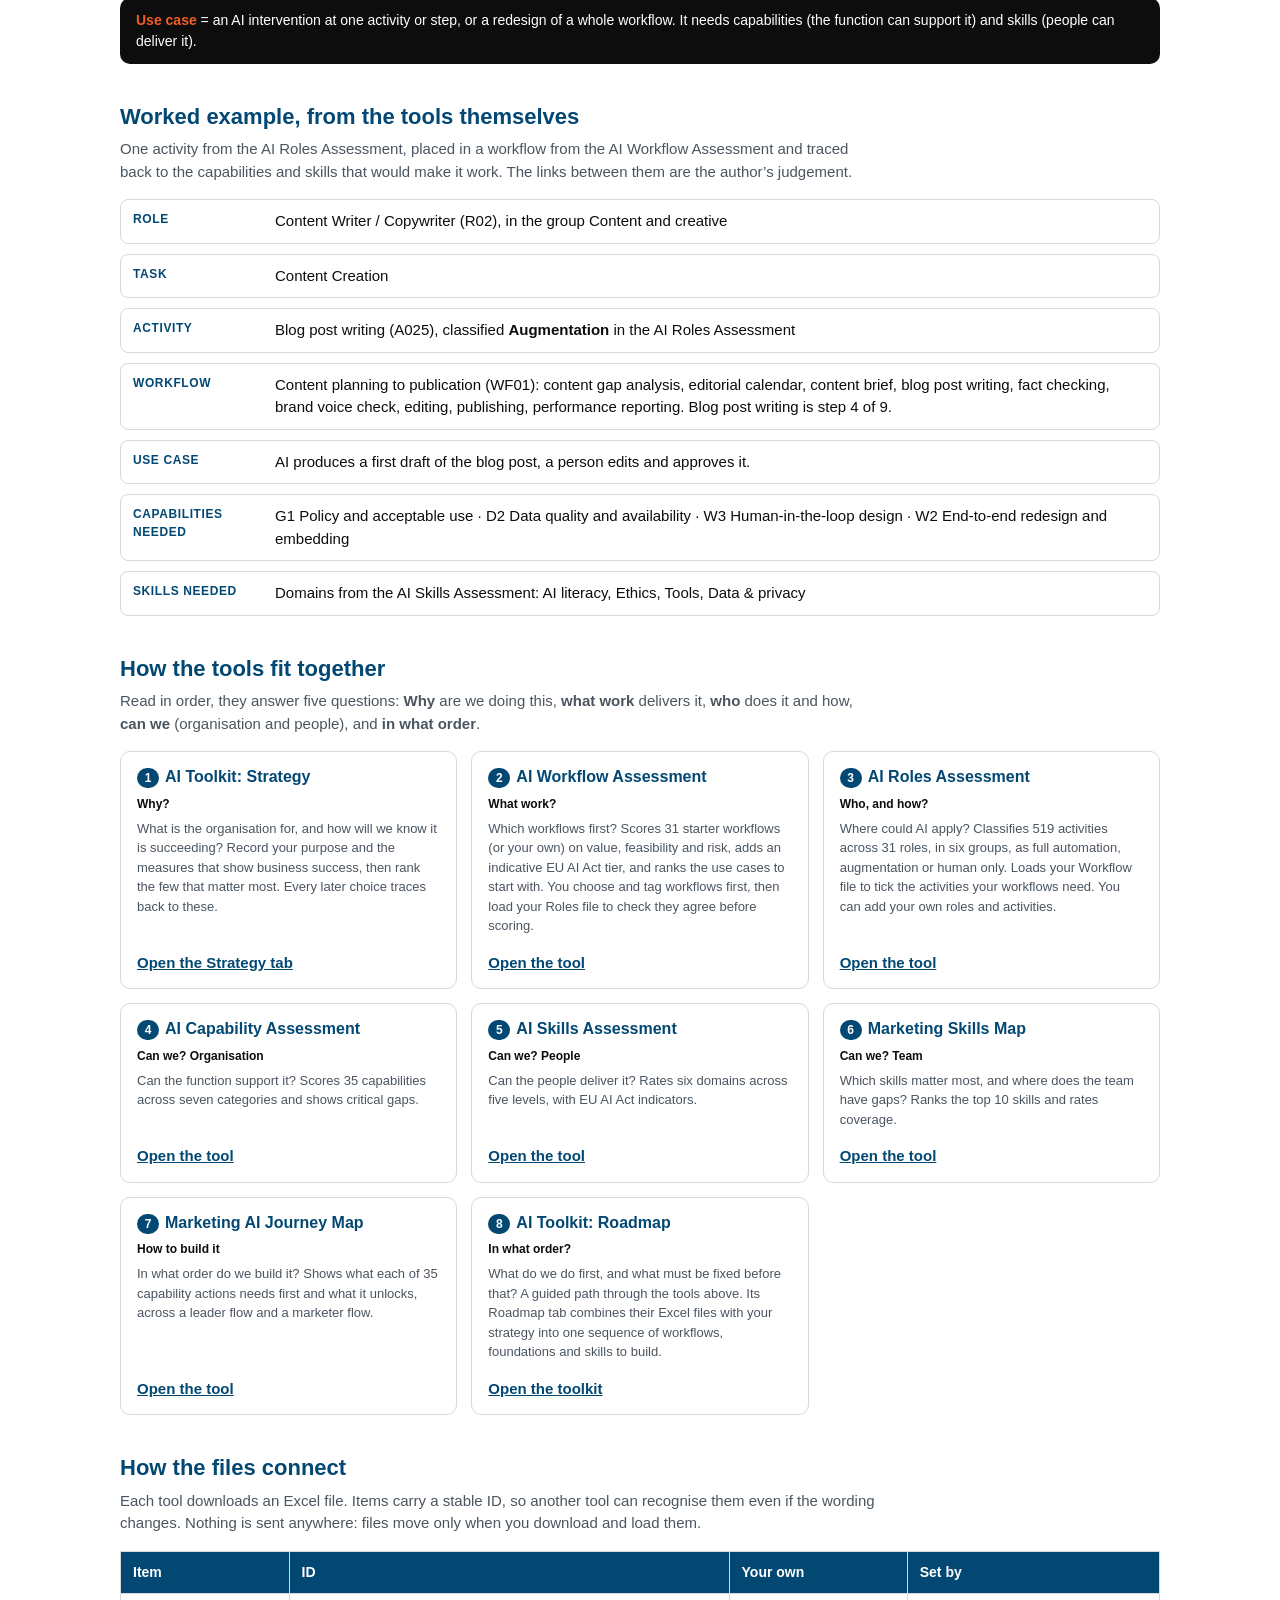
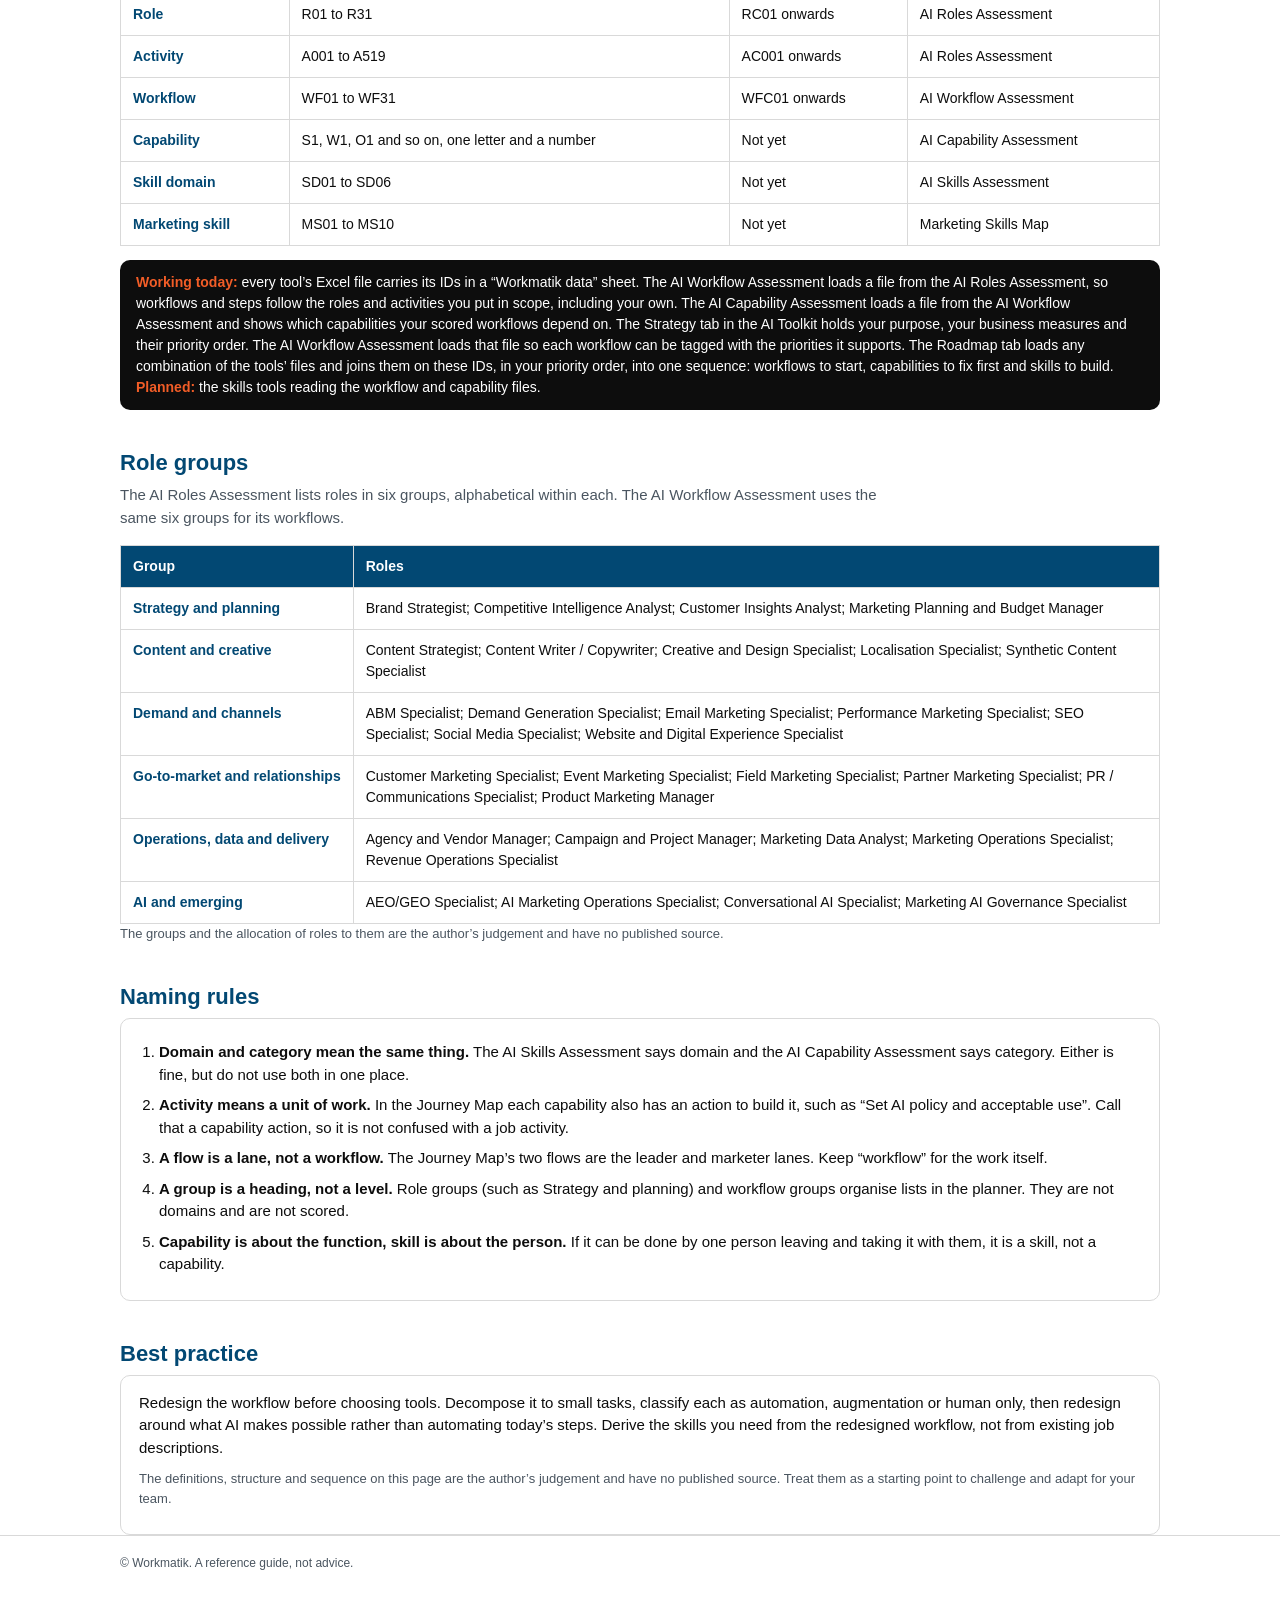
==== commit 3a46c02f: "Toolkit: frame the Path and framework around five questions (Why, What work, Who, Can we, In what or" ====
--- a/framework/index.html
+++ b/framework/index.html
@@ -113,16 +113,16 @@
   </div>
 
   <h2>How the tools fit together</h2>
-  <p class="lead">Read in order, they answer a sequence of questions.</p>
+  <p class="lead">Read in order, they answer five questions: <b>Why</b> are we doing this, <b>what work</b> delivers it, <b>who</b> does it and how, <b>can we</b> (organisation and people), and <b>in what order</b>.</p>
   <div class="apps">
-    <div class="app"><div><span class="step-n">1</span><h3 style="display:inline">AI Toolkit: Strategy</h3></div><span class="lvl">Strategy</span><p class="q">What is the organisation for, and how will we know it is succeeding? Record your purpose and the measures that show business success, then rank the few that matter most. Every later choice traces back to these.</p><a class="go" href="../#strategy">Open the Strategy tab</a></div>
-    <div class="app"><div><span class="step-n">2</span><h3 style="display:inline">AI Workflow Assessment</h3></div><span class="lvl">Work</span><p class="q">Which workflows first? Scores 31 starter workflows (or your own) on value, feasibility and risk, adds an indicative EU AI Act tier, and ranks the use cases to start with. You choose and tag workflows first, then load your Roles file to check they agree before scoring.</p><a class="go" href="https://scottstockwellworkmatik.github.io/ai-workflow-assessment/">Open the tool</a></div>
-    <div class="app"><div><span class="step-n">3</span><h3 style="display:inline">AI Roles Assessment</h3></div><span class="lvl">Work</span><p class="q">Where could AI apply? Classifies 519 activities across 31 roles, in six groups, as full automation, augmentation or human only. Loads your Workflow file to tick the activities your workflows need. You can add your own roles and activities.</p><a class="go" href="https://scottstockwellworkmatik.github.io/ai-roles-assessment/">Open the tool</a></div>
-    <div class="app"><div><span class="step-n">4</span><h3 style="display:inline">AI Capability Assessment</h3></div><span class="lvl">Function level</span><p class="q">Can the function support it? Scores 35 capabilities across seven categories and shows critical gaps.</p><a class="go" href="https://scottstockwellworkmatik.github.io/ai-capability-assessment/">Open the tool</a></div>
-    <div class="app"><div><span class="step-n">5</span><h3 style="display:inline">AI Skills Assessment</h3></div><span class="lvl">Individual level</span><p class="q">Can the people deliver it? Rates six domains across five levels, with EU AI Act indicators.</p><a class="go" href="https://scottstockwellworkmatik.github.io/ai-skills-assessment/">Open the tool</a></div>
-    <div class="app"><div><span class="step-n">6</span><h3 style="display:inline">Marketing Skills Map</h3></div><span class="lvl">Team level</span><p class="q">Which skills matter most, and where does the team have gaps? Ranks the top 10 skills and rates coverage.</p><a class="go" href="https://scottstockwellworkmatik.github.io/ai-skills-map/">Open the tool</a></div>
-    <div class="app"><div><span class="step-n">7</span><h3 style="display:inline">Marketing AI Journey Map</h3></div><span class="lvl">Sequence</span><p class="q">In what order do we build it? Shows what each of 35 capability actions needs first and what it unlocks, across a leader flow and a marketer flow.</p><a class="go" href="https://scottstockwellworkmatik.github.io/ai-journey-map/">Open the tool</a></div>
-    <div class="app"><div><span class="step-n">8</span><h3 style="display:inline">AI Toolkit: Roadmap</h3></div><span class="lvl">Roadmap</span><p class="q">What do we do first, and what must be fixed before that? A guided path through the tools above. Its Roadmap tab combines their Excel files with your strategy into one sequence of workflows, foundations and skills to build.</p><a class="go" href="https://scottstockwellworkmatik.github.io/workmatik-ai-toolkit/">Open the toolkit</a></div>
+    <div class="app"><div><span class="step-n">1</span><h3 style="display:inline">AI Toolkit: Strategy</h3></div><span class="lvl">Why?</span><p class="q">What is the organisation for, and how will we know it is succeeding? Record your purpose and the measures that show business success, then rank the few that matter most. Every later choice traces back to these.</p><a class="go" href="../#strategy">Open the Strategy tab</a></div>
+    <div class="app"><div><span class="step-n">2</span><h3 style="display:inline">AI Workflow Assessment</h3></div><span class="lvl">What work?</span><p class="q">Which workflows first? Scores 31 starter workflows (or your own) on value, feasibility and risk, adds an indicative EU AI Act tier, and ranks the use cases to start with. You choose and tag workflows first, then load your Roles file to check they agree before scoring.</p><a class="go" href="https://scottstockwellworkmatik.github.io/ai-workflow-assessment/">Open the tool</a></div>
+    <div class="app"><div><span class="step-n">3</span><h3 style="display:inline">AI Roles Assessment</h3></div><span class="lvl">Who, and how?</span><p class="q">Where could AI apply? Classifies 519 activities across 31 roles, in six groups, as full automation, augmentation or human only. Loads your Workflow file to tick the activities your workflows need. You can add your own roles and activities.</p><a class="go" href="https://scottstockwellworkmatik.github.io/ai-roles-assessment/">Open the tool</a></div>
+    <div class="app"><div><span class="step-n">4</span><h3 style="display:inline">AI Capability Assessment</h3></div><span class="lvl">Can we? Organisation</span><p class="q">Can the function support it? Scores 35 capabilities across seven categories and shows critical gaps.</p><a class="go" href="https://scottstockwellworkmatik.github.io/ai-capability-assessment/">Open the tool</a></div>
+    <div class="app"><div><span class="step-n">5</span><h3 style="display:inline">AI Skills Assessment</h3></div><span class="lvl">Can we? People</span><p class="q">Can the people deliver it? Rates six domains across five levels, with EU AI Act indicators.</p><a class="go" href="https://scottstockwellworkmatik.github.io/ai-skills-assessment/">Open the tool</a></div>
+    <div class="app"><div><span class="step-n">6</span><h3 style="display:inline">Marketing Skills Map</h3></div><span class="lvl">Can we? Team</span><p class="q">Which skills matter most, and where does the team have gaps? Ranks the top 10 skills and rates coverage.</p><a class="go" href="https://scottstockwellworkmatik.github.io/ai-skills-map/">Open the tool</a></div>
+    <div class="app"><div><span class="step-n">7</span><h3 style="display:inline">Marketing AI Journey Map</h3></div><span class="lvl">How to build it</span><p class="q">In what order do we build it? Shows what each of 35 capability actions needs first and what it unlocks, across a leader flow and a marketer flow.</p><a class="go" href="https://scottstockwellworkmatik.github.io/ai-journey-map/">Open the tool</a></div>
+    <div class="app"><div><span class="step-n">8</span><h3 style="display:inline">AI Toolkit: Roadmap</h3></div><span class="lvl">In what order?</span><p class="q">What do we do first, and what must be fixed before that? A guided path through the tools above. Its Roadmap tab combines their Excel files with your strategy into one sequence of workflows, foundations and skills to build.</p><a class="go" href="https://scottstockwellworkmatik.github.io/workmatik-ai-toolkit/">Open the toolkit</a></div>
   </div>
 
   <h2>How the files connect</h2>
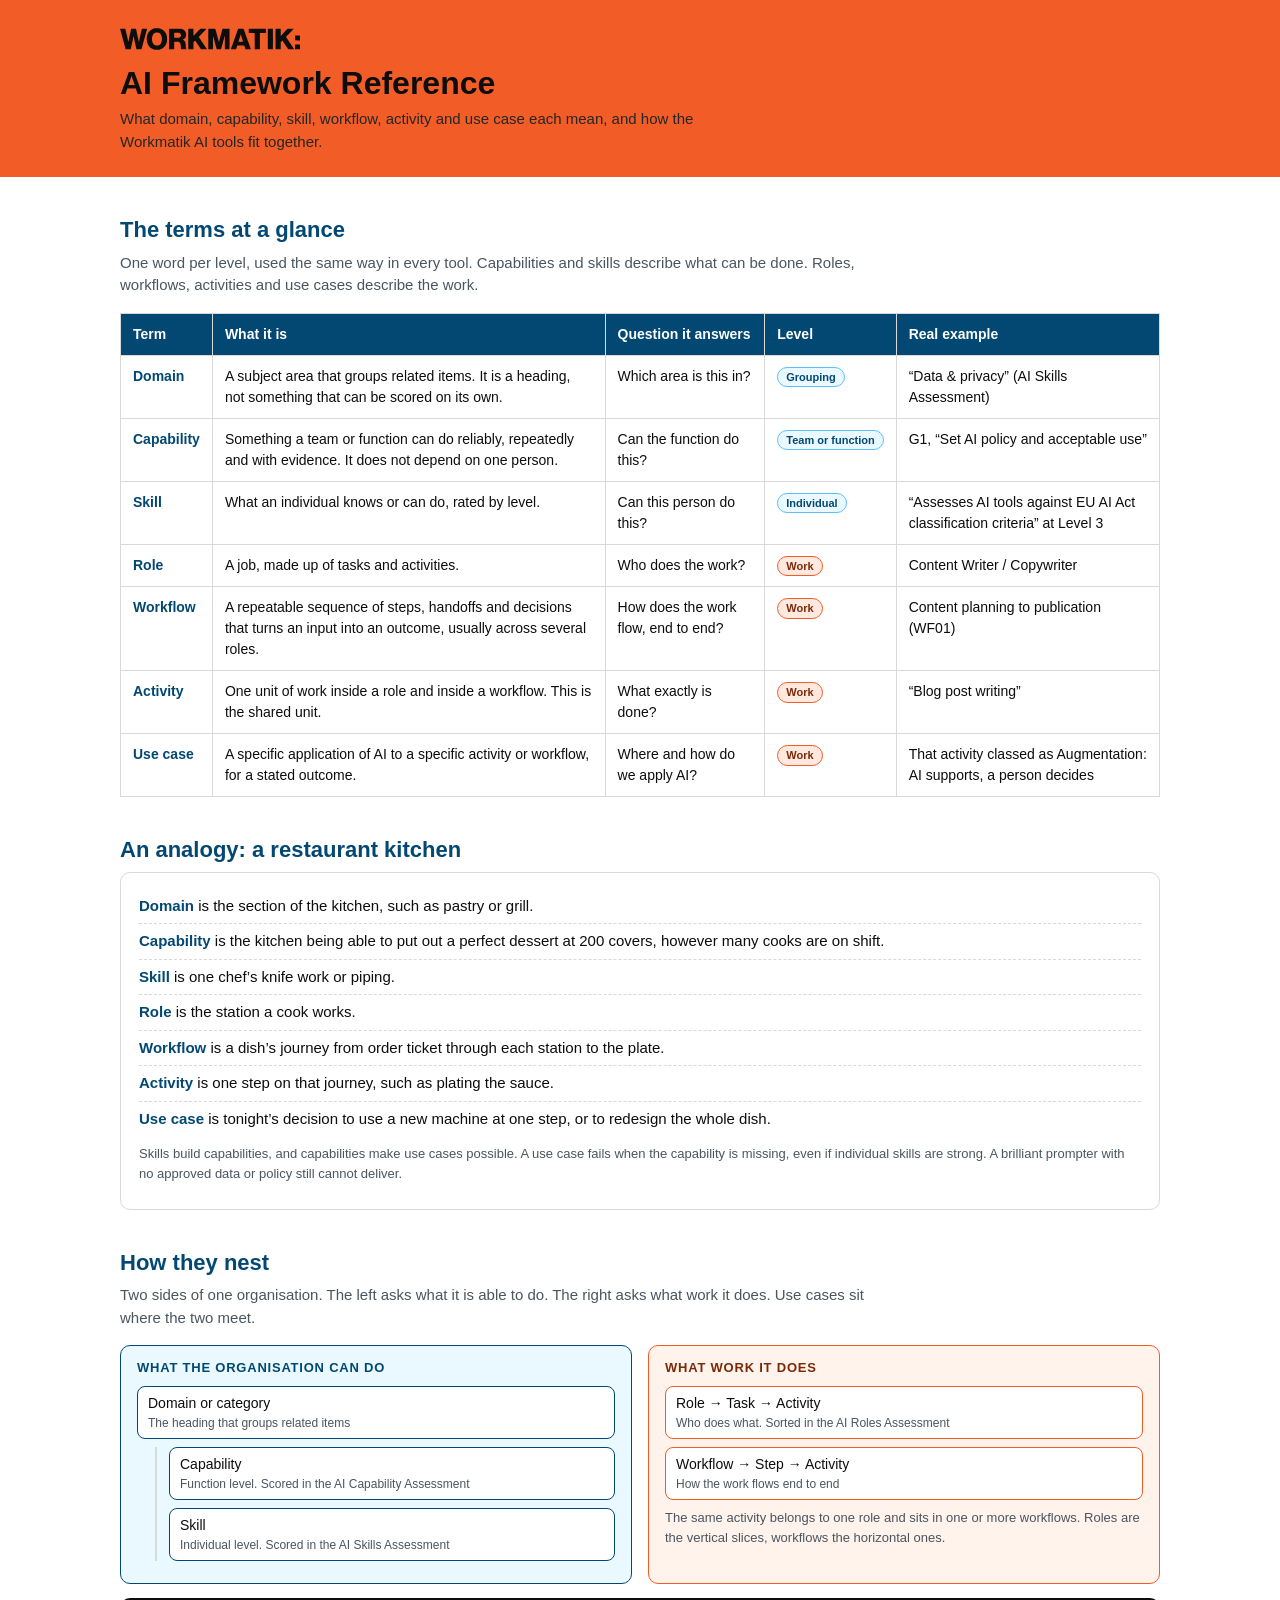
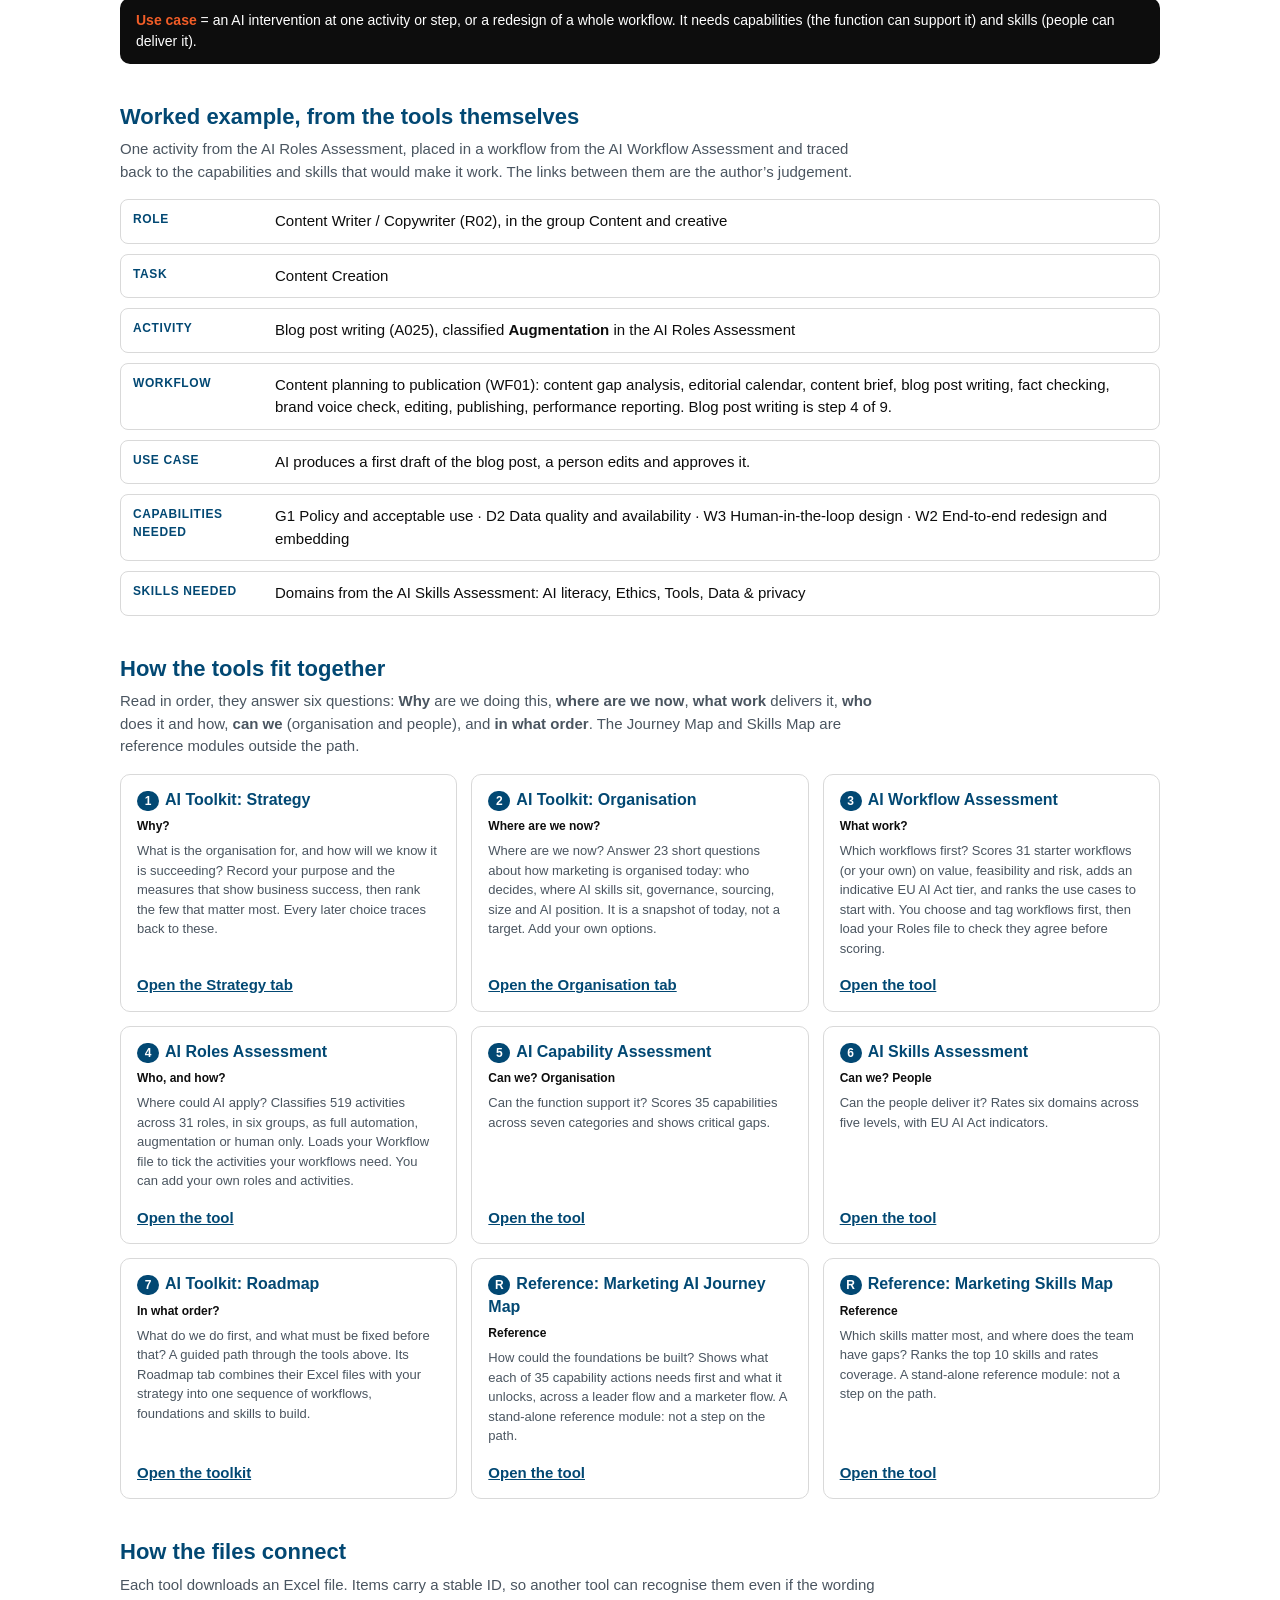
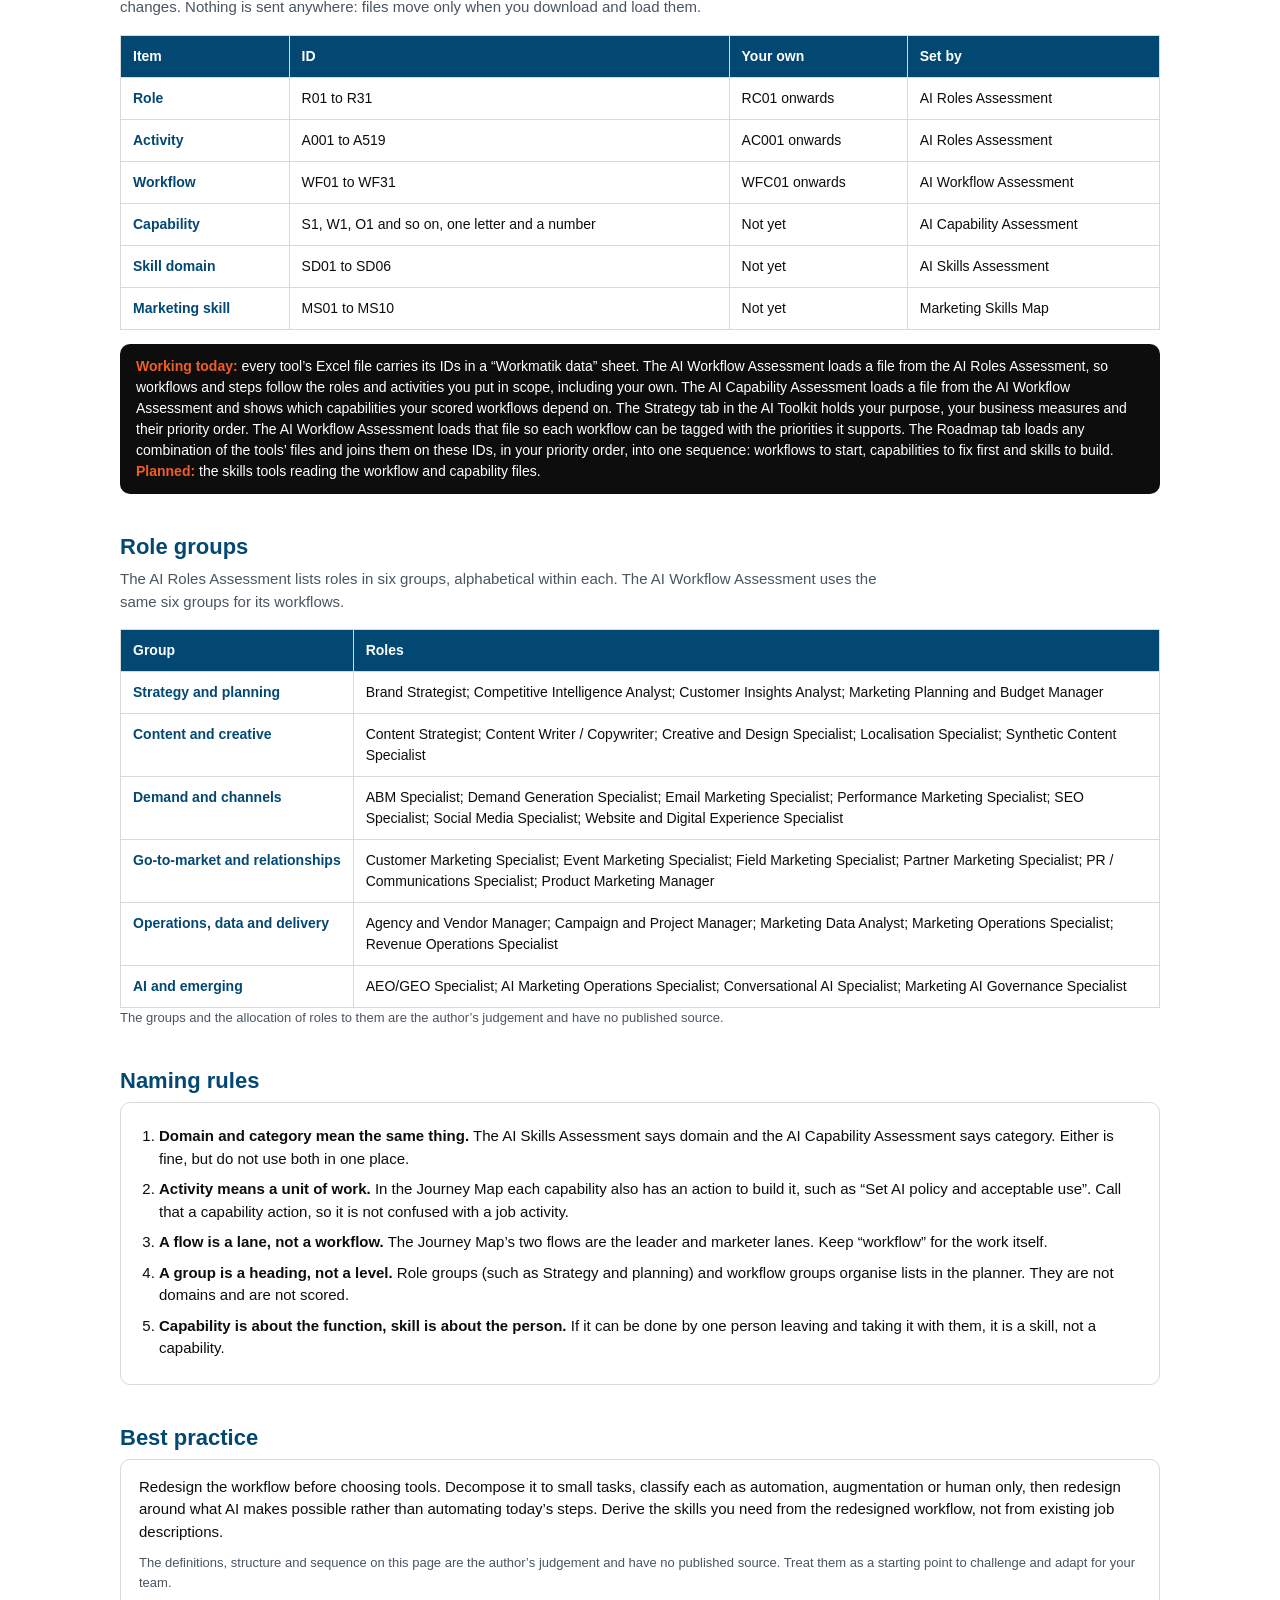
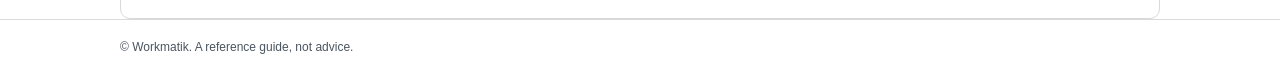
==== commit 43f64f0e: "Toolkit: Reference tabs, 7-step Path, new Organisation tab (23 as-is fields, own options, Excel file" ====
--- a/framework/index.html
+++ b/framework/index.html
@@ -113,16 +113,17 @@
   </div>
 
   <h2>How the tools fit together</h2>
-  <p class="lead">Read in order, they answer five questions: <b>Why</b> are we doing this, <b>what work</b> delivers it, <b>who</b> does it and how, <b>can we</b> (organisation and people), and <b>in what order</b>.</p>
+  <p class="lead">Read in order, they answer six questions: <b>Why</b> are we doing this, <b>where are we now</b>, <b>what work</b> delivers it, <b>who</b> does it and how, <b>can we</b> (organisation and people), and <b>in what order</b>. The Journey Map and Skills Map are reference modules outside the path.</p>
   <div class="apps">
     <div class="app"><div><span class="step-n">1</span><h3 style="display:inline">AI Toolkit: Strategy</h3></div><span class="lvl">Why?</span><p class="q">What is the organisation for, and how will we know it is succeeding? Record your purpose and the measures that show business success, then rank the few that matter most. Every later choice traces back to these.</p><a class="go" href="../#strategy">Open the Strategy tab</a></div>
-    <div class="app"><div><span class="step-n">2</span><h3 style="display:inline">AI Workflow Assessment</h3></div><span class="lvl">What work?</span><p class="q">Which workflows first? Scores 31 starter workflows (or your own) on value, feasibility and risk, adds an indicative EU AI Act tier, and ranks the use cases to start with. You choose and tag workflows first, then load your Roles file to check they agree before scoring.</p><a class="go" href="https://scottstockwellworkmatik.github.io/ai-workflow-assessment/">Open the tool</a></div>
-    <div class="app"><div><span class="step-n">3</span><h3 style="display:inline">AI Roles Assessment</h3></div><span class="lvl">Who, and how?</span><p class="q">Where could AI apply? Classifies 519 activities across 31 roles, in six groups, as full automation, augmentation or human only. Loads your Workflow file to tick the activities your workflows need. You can add your own roles and activities.</p><a class="go" href="https://scottstockwellworkmatik.github.io/ai-roles-assessment/">Open the tool</a></div>
-    <div class="app"><div><span class="step-n">4</span><h3 style="display:inline">AI Capability Assessment</h3></div><span class="lvl">Can we? Organisation</span><p class="q">Can the function support it? Scores 35 capabilities across seven categories and shows critical gaps.</p><a class="go" href="https://scottstockwellworkmatik.github.io/ai-capability-assessment/">Open the tool</a></div>
-    <div class="app"><div><span class="step-n">5</span><h3 style="display:inline">AI Skills Assessment</h3></div><span class="lvl">Can we? People</span><p class="q">Can the people deliver it? Rates six domains across five levels, with EU AI Act indicators.</p><a class="go" href="https://scottstockwellworkmatik.github.io/ai-skills-assessment/">Open the tool</a></div>
-    <div class="app"><div><span class="step-n">6</span><h3 style="display:inline">Marketing Skills Map</h3></div><span class="lvl">Can we? Team</span><p class="q">Which skills matter most, and where does the team have gaps? Ranks the top 10 skills and rates coverage.</p><a class="go" href="https://scottstockwellworkmatik.github.io/ai-skills-map/">Open the tool</a></div>
-    <div class="app"><div><span class="step-n">7</span><h3 style="display:inline">Marketing AI Journey Map</h3></div><span class="lvl">How to build it</span><p class="q">In what order do we build it? Shows what each of 35 capability actions needs first and what it unlocks, across a leader flow and a marketer flow.</p><a class="go" href="https://scottstockwellworkmatik.github.io/ai-journey-map/">Open the tool</a></div>
-    <div class="app"><div><span class="step-n">8</span><h3 style="display:inline">AI Toolkit: Roadmap</h3></div><span class="lvl">In what order?</span><p class="q">What do we do first, and what must be fixed before that? A guided path through the tools above. Its Roadmap tab combines their Excel files with your strategy into one sequence of workflows, foundations and skills to build.</p><a class="go" href="https://scottstockwellworkmatik.github.io/workmatik-ai-toolkit/">Open the toolkit</a></div>
+    <div class="app"><div><span class="step-n">2</span><h3 style="display:inline">AI Toolkit: Organisation</h3></div><span class="lvl">Where are we now?</span><p class="q">Where are we now? Answer 23 short questions about how marketing is organised today: who decides, where AI skills sit, governance, sourcing, size and AI position. It is a snapshot of today, not a target. Add your own options.</p><a class="go" href="../#organisation">Open the Organisation tab</a></div>
+    <div class="app"><div><span class="step-n">3</span><h3 style="display:inline">AI Workflow Assessment</h3></div><span class="lvl">What work?</span><p class="q">Which workflows first? Scores 31 starter workflows (or your own) on value, feasibility and risk, adds an indicative EU AI Act tier, and ranks the use cases to start with. You choose and tag workflows first, then load your Roles file to check they agree before scoring.</p><a class="go" href="https://scottstockwellworkmatik.github.io/ai-workflow-assessment/">Open the tool</a></div>
+    <div class="app"><div><span class="step-n">4</span><h3 style="display:inline">AI Roles Assessment</h3></div><span class="lvl">Who, and how?</span><p class="q">Where could AI apply? Classifies 519 activities across 31 roles, in six groups, as full automation, augmentation or human only. Loads your Workflow file to tick the activities your workflows need. You can add your own roles and activities.</p><a class="go" href="https://scottstockwellworkmatik.github.io/ai-roles-assessment/">Open the tool</a></div>
+    <div class="app"><div><span class="step-n">5</span><h3 style="display:inline">AI Capability Assessment</h3></div><span class="lvl">Can we? Organisation</span><p class="q">Can the function support it? Scores 35 capabilities across seven categories and shows critical gaps.</p><a class="go" href="https://scottstockwellworkmatik.github.io/ai-capability-assessment/">Open the tool</a></div>
+    <div class="app"><div><span class="step-n">6</span><h3 style="display:inline">AI Skills Assessment</h3></div><span class="lvl">Can we? People</span><p class="q">Can the people deliver it? Rates six domains across five levels, with EU AI Act indicators.</p><a class="go" href="https://scottstockwellworkmatik.github.io/ai-skills-assessment/">Open the tool</a></div>
+    <div class="app"><div><span class="step-n">7</span><h3 style="display:inline">AI Toolkit: Roadmap</h3></div><span class="lvl">In what order?</span><p class="q">What do we do first, and what must be fixed before that? A guided path through the tools above. Its Roadmap tab combines their Excel files with your strategy into one sequence of workflows, foundations and skills to build.</p><a class="go" href="https://scottstockwellworkmatik.github.io/workmatik-ai-toolkit/">Open the toolkit</a></div>
+    <div class="app"><div><span class="step-n">R</span><h3 style="display:inline">Reference: Marketing AI Journey Map</h3></div><span class="lvl">Reference</span><p class="q">How could the foundations be built? Shows what each of 35 capability actions needs first and what it unlocks, across a leader flow and a marketer flow. A stand-alone reference module: not a step on the path.</p><a class="go" href="https://scottstockwellworkmatik.github.io/ai-journey-map/">Open the tool</a></div>
+    <div class="app"><div><span class="step-n">R</span><h3 style="display:inline">Reference: Marketing Skills Map</h3></div><span class="lvl">Reference</span><p class="q">Which skills matter most, and where does the team have gaps? Ranks the top 10 skills and rates coverage. A stand-alone reference module: not a step on the path.</p><a class="go" href="https://scottstockwellworkmatik.github.io/ai-skills-map/">Open the tool</a></div>
   </div>
 
   <h2>How the files connect</h2>
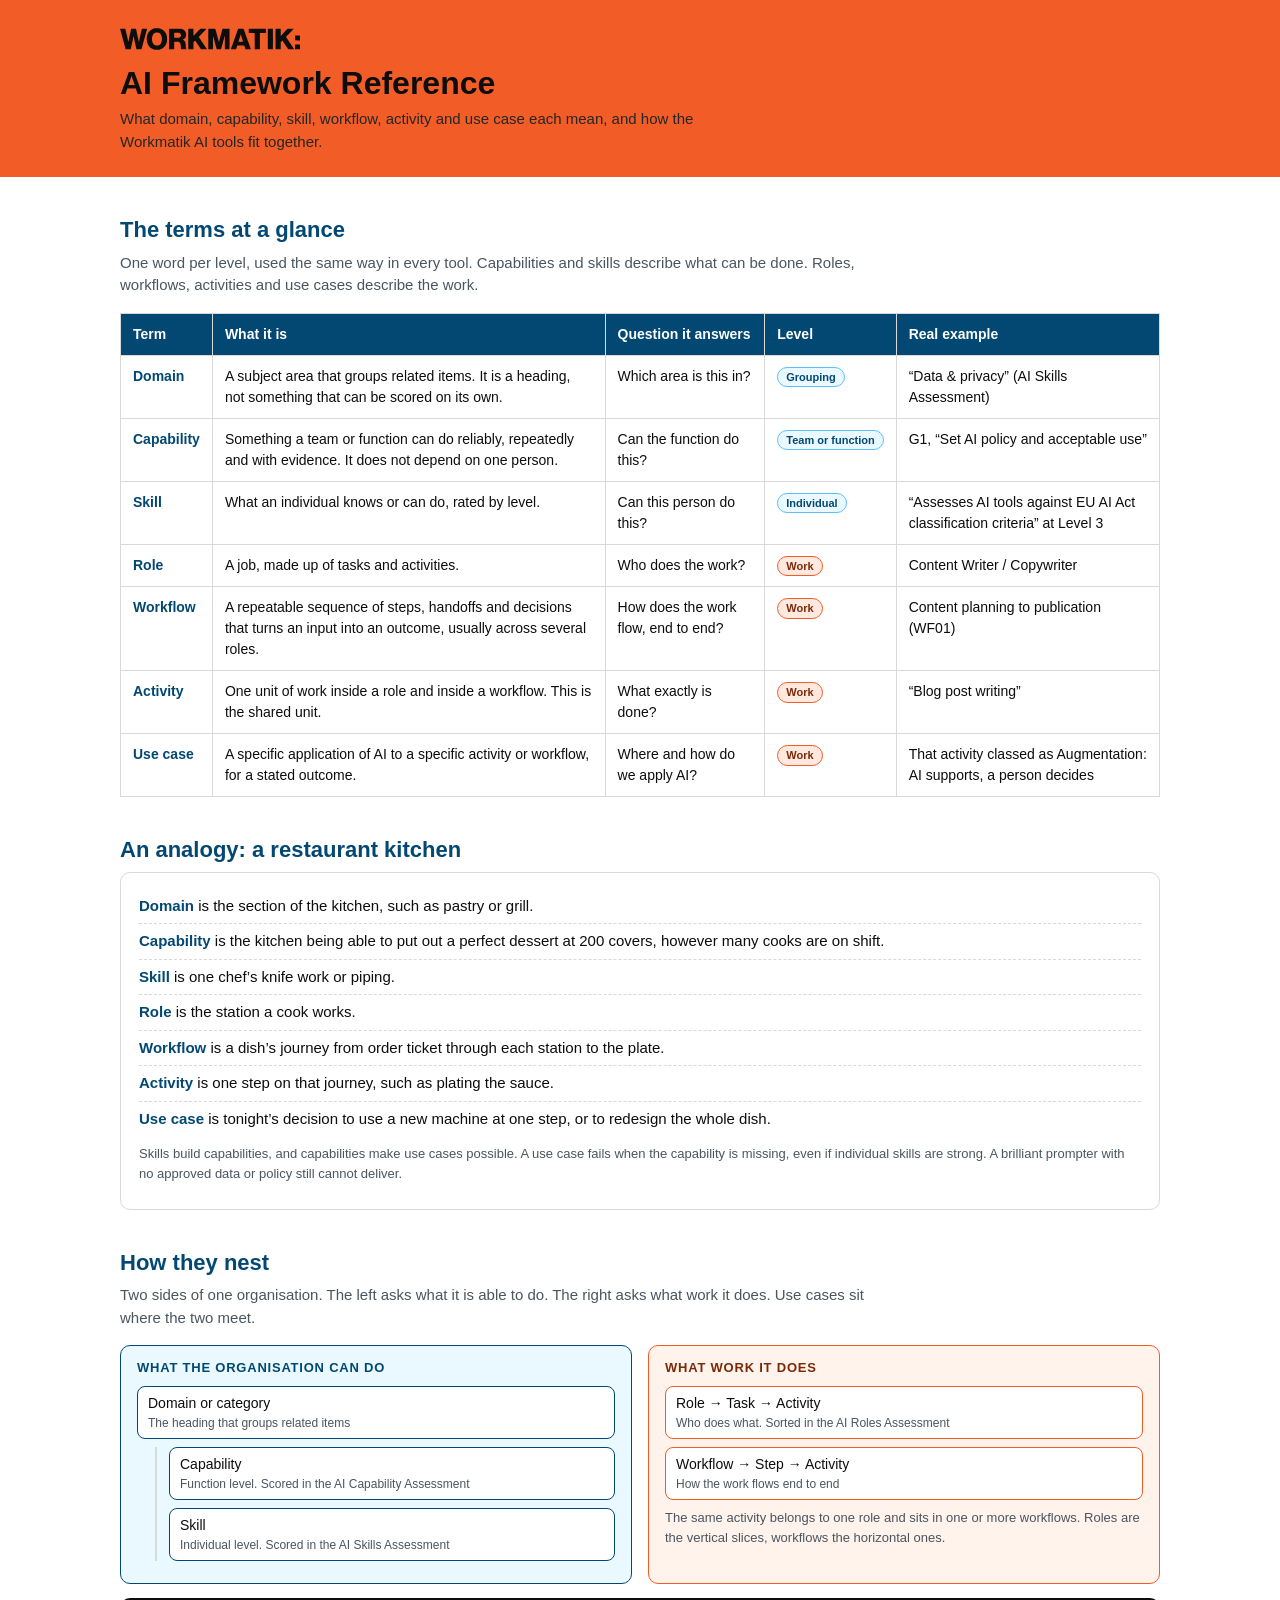
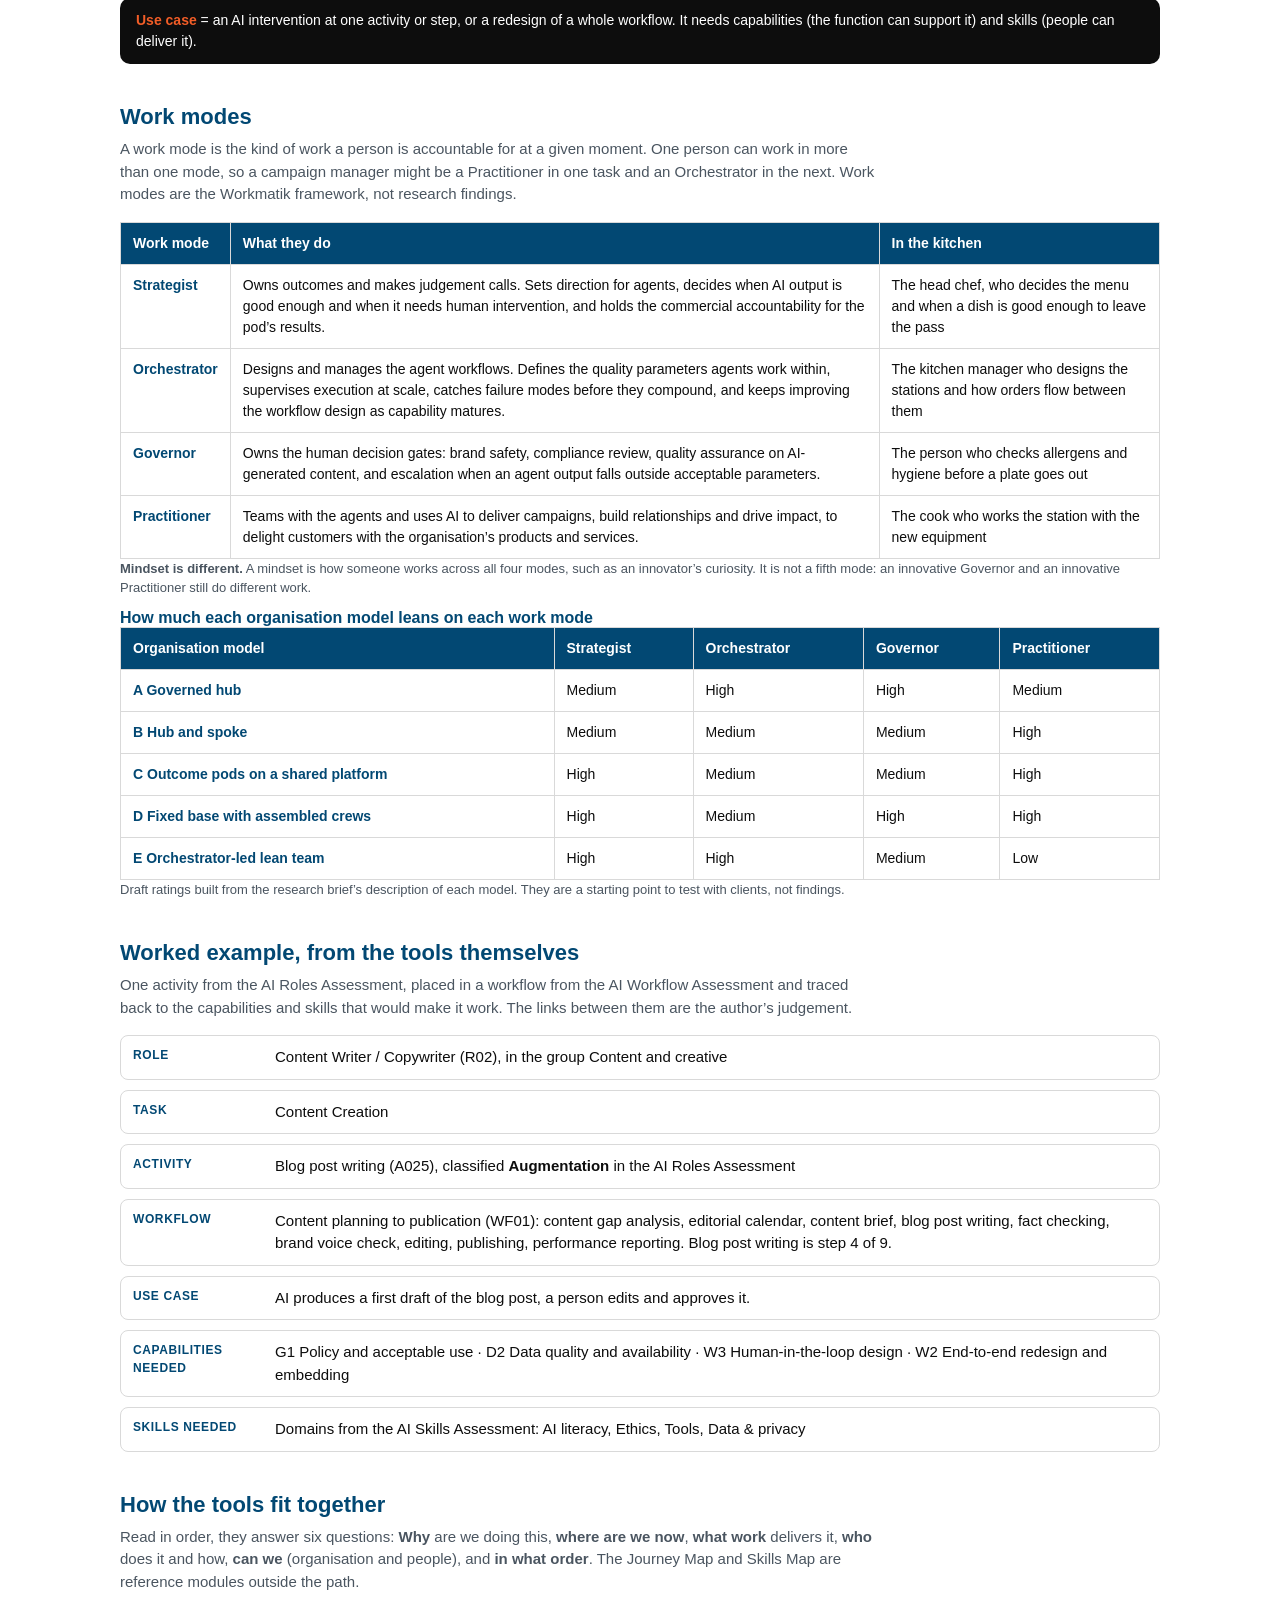
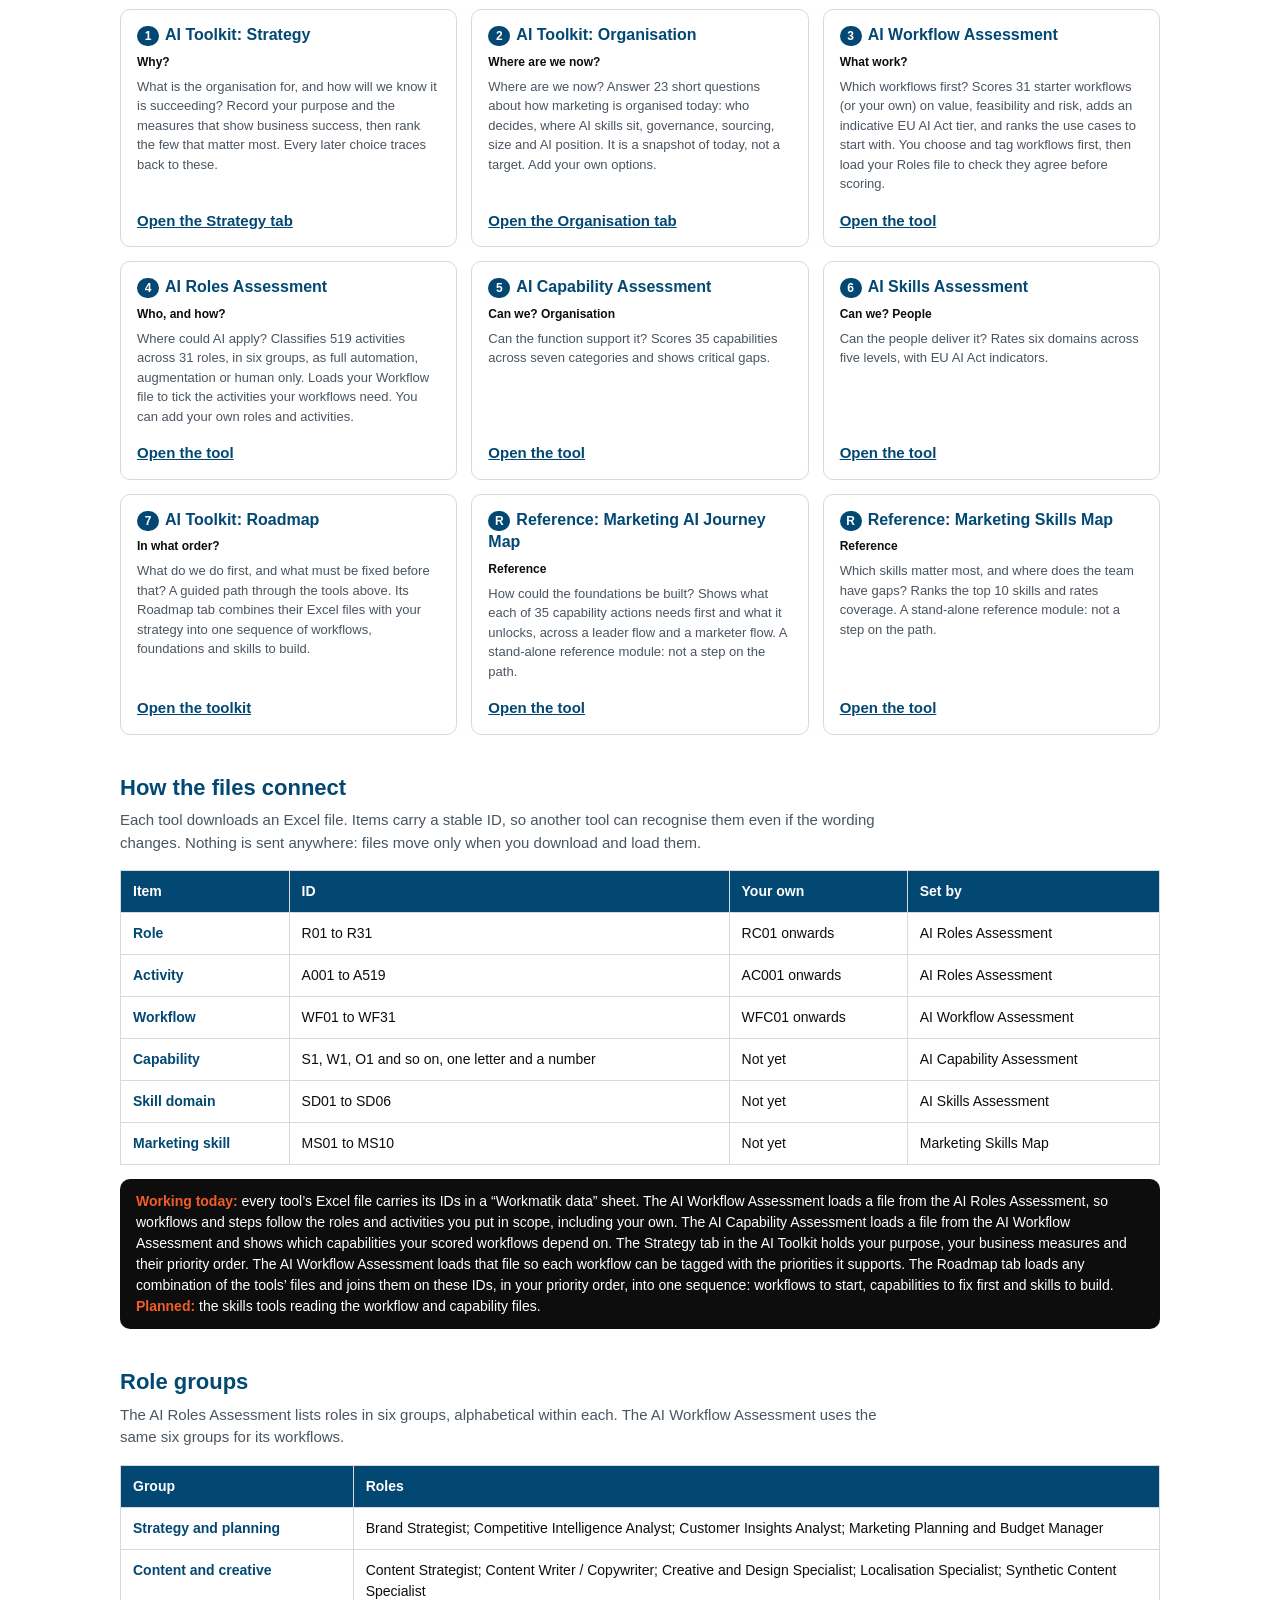
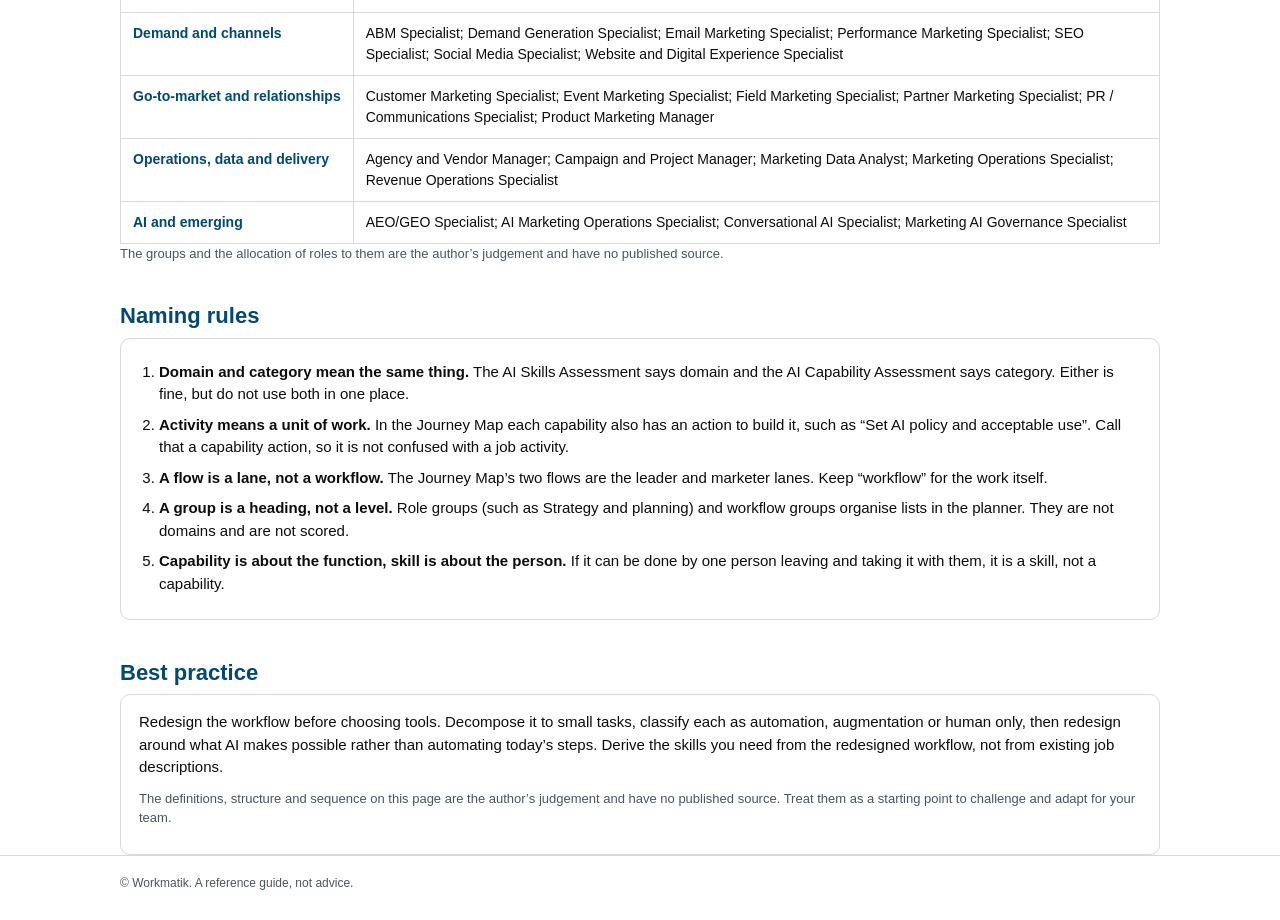
==== commit 0b987d92: "Framework: add Work modes (Strategist, Orchestrator, Governor, Practitioner) and the model-by-mode l" ====
--- a/framework/index.html
+++ b/framework/index.html
@@ -100,6 +100,31 @@
   </div>
   <div class="usecase"><b>Use case</b> = an AI intervention at one activity or step, or a redesign of a whole workflow. It needs capabilities (the function can support it) and skills (people can deliver it).</div>
 
+  <h2>Work modes</h2>
+  <p class="lead">A work mode is the kind of work a person is accountable for at a given moment. One person can work in more than one mode, so a campaign manager might be a Practitioner in one task and an Orchestrator in the next. Work modes are the Workmatik framework, not research findings.</p>
+  <table class="defs">
+    <thead><tr><th>Work mode</th><th>What they do</th><th>In the kitchen</th></tr></thead>
+    <tbody>
+      <tr><td><b>Strategist</b></td><td>Owns outcomes and makes judgement calls. Sets direction for agents, decides when AI output is good enough and when it needs human intervention, and holds the commercial accountability for the pod&rsquo;s results.</td><td>The head chef, who decides the menu and when a dish is good enough to leave the pass</td></tr>
+      <tr><td><b>Orchestrator</b></td><td>Designs and manages the agent workflows. Defines the quality parameters agents work within, supervises execution at scale, catches failure modes before they compound, and keeps improving the workflow design as capability matures.</td><td>The kitchen manager who designs the stations and how orders flow between them</td></tr>
+      <tr><td><b>Governor</b></td><td>Owns the human decision gates: brand safety, compliance review, quality assurance on AI-generated content, and escalation when an agent output falls outside acceptable parameters.</td><td>The person who checks allergens and hygiene before a plate goes out</td></tr>
+      <tr><td><b>Practitioner</b></td><td>Teams with the agents and uses AI to deliver campaigns, build relationships and drive impact, to delight customers with the organisation&rsquo;s products and services.</td><td>The cook who works the station with the new equipment</td></tr>
+    </tbody>
+  </table>
+  <p class="hint"><b>Mindset is different.</b> A mindset is how someone works across all four modes, such as an innovator&rsquo;s curiosity. It is not a fifth mode: an innovative Governor and an innovative Practitioner still do different work.</p>
+  <h3>How much each organisation model leans on each work mode</h3>
+  <table class="defs">
+    <thead><tr><th>Organisation model</th><th>Strategist</th><th>Orchestrator</th><th>Governor</th><th>Practitioner</th></tr></thead>
+    <tbody>
+      <tr><td><b>A</b> Governed hub</td><td>Medium</td><td>High</td><td>High</td><td>Medium</td></tr>
+      <tr><td><b>B</b> Hub and spoke</td><td>Medium</td><td>Medium</td><td>Medium</td><td>High</td></tr>
+      <tr><td><b>C</b> Outcome pods on a shared platform</td><td>High</td><td>Medium</td><td>Medium</td><td>High</td></tr>
+      <tr><td><b>D</b> Fixed base with assembled crews</td><td>High</td><td>Medium</td><td>High</td><td>High</td></tr>
+      <tr><td><b>E</b> Orchestrator-led lean team</td><td>High</td><td>High</td><td>Medium</td><td>Low</td></tr>
+    </tbody>
+  </table>
+  <p class="hint">Draft ratings built from the research brief&rsquo;s description of each model. They are a starting point to test with clients, not findings.</p>
+
   <h2>Worked example, from the tools themselves</h2>
   <p class="lead">One activity from the AI Roles Assessment, placed in a workflow from the AI Workflow Assessment and traced back to the capabilities and skills that would make it work. The links between them are the author&rsquo;s judgement.</p>
   <div class="chain">
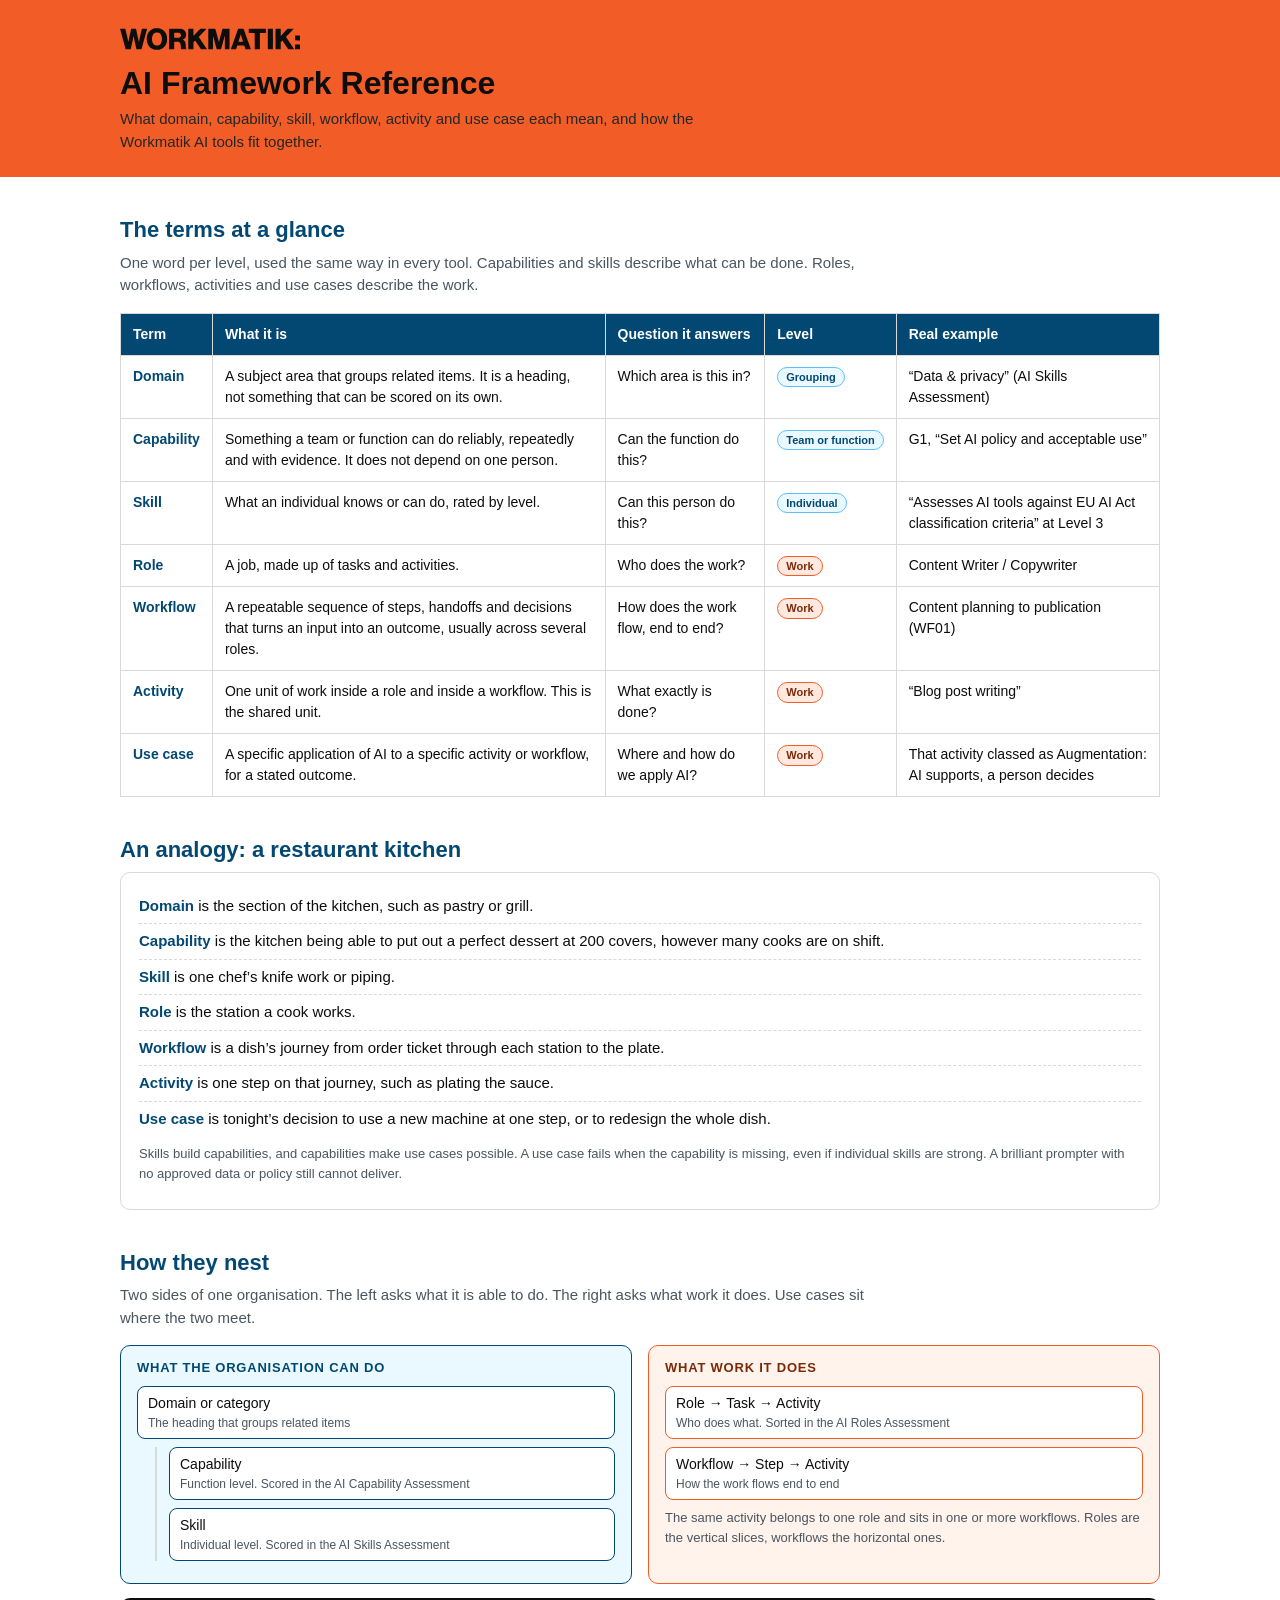
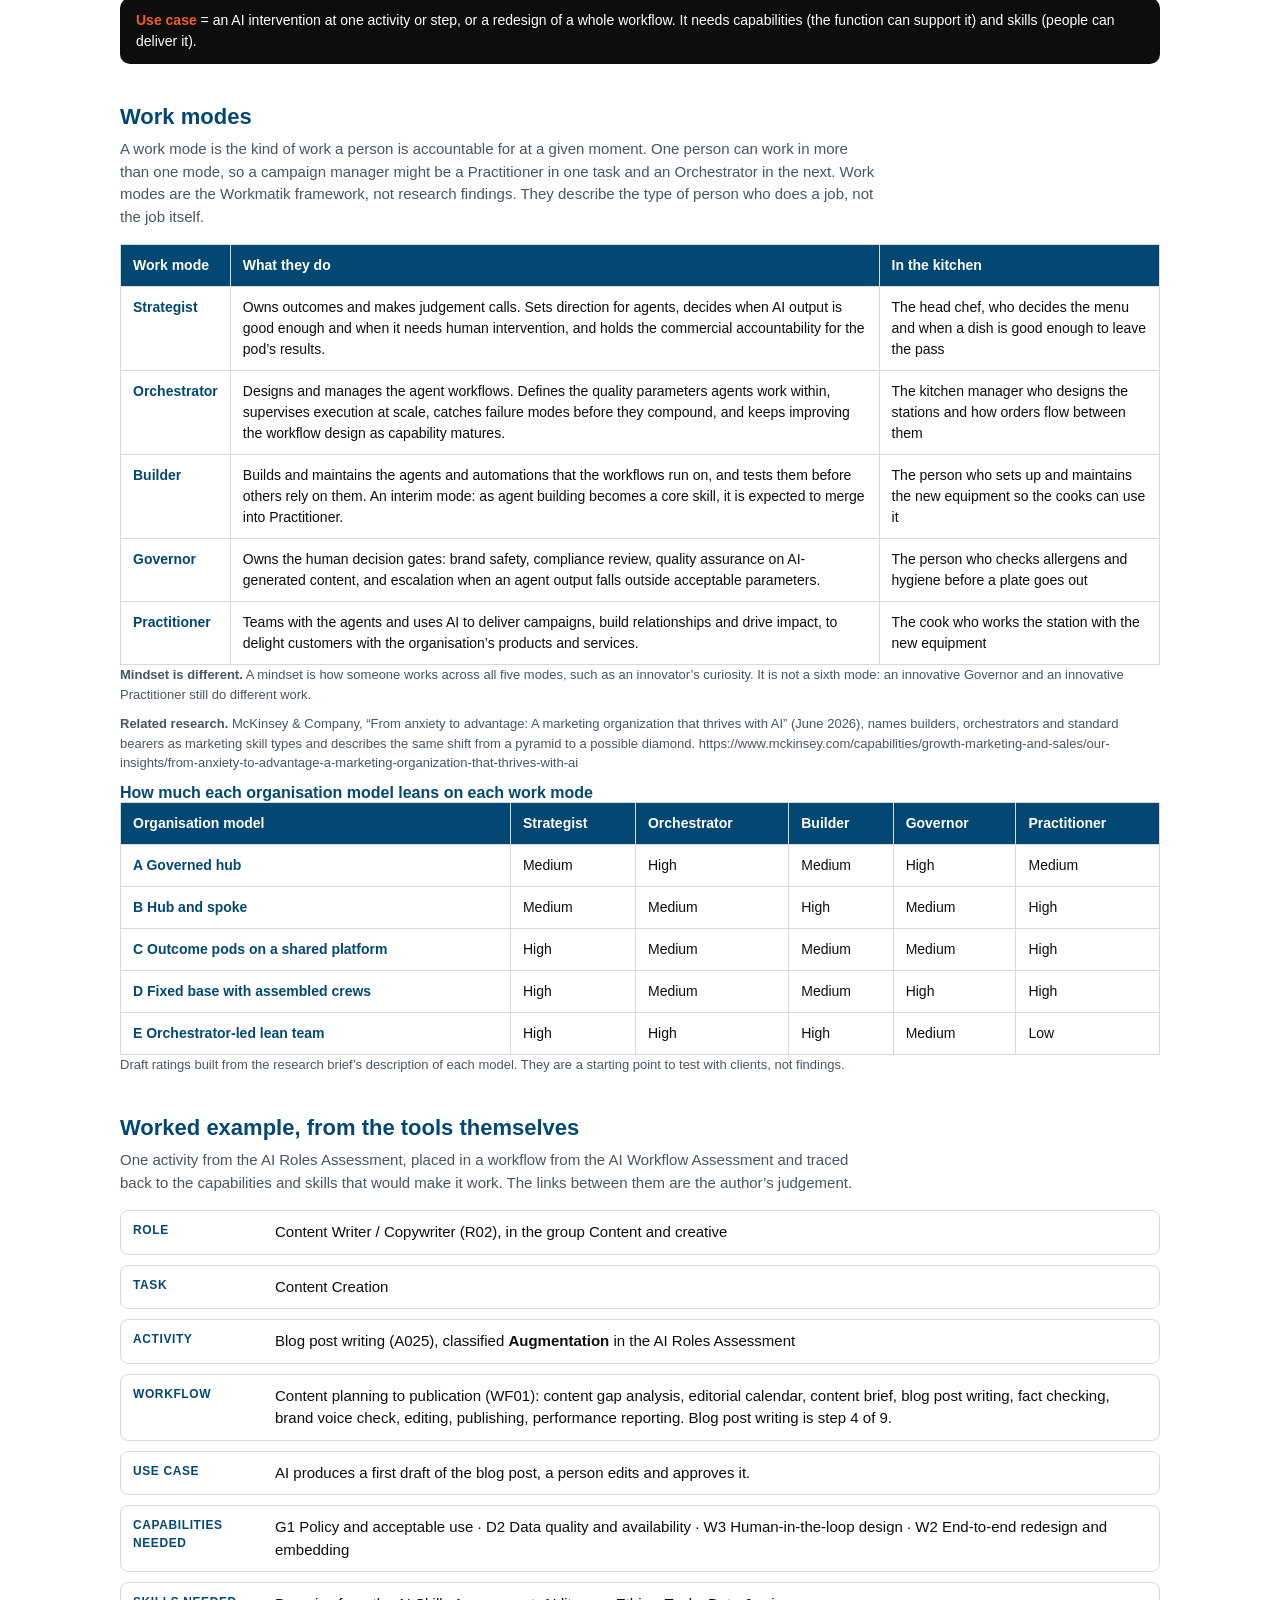
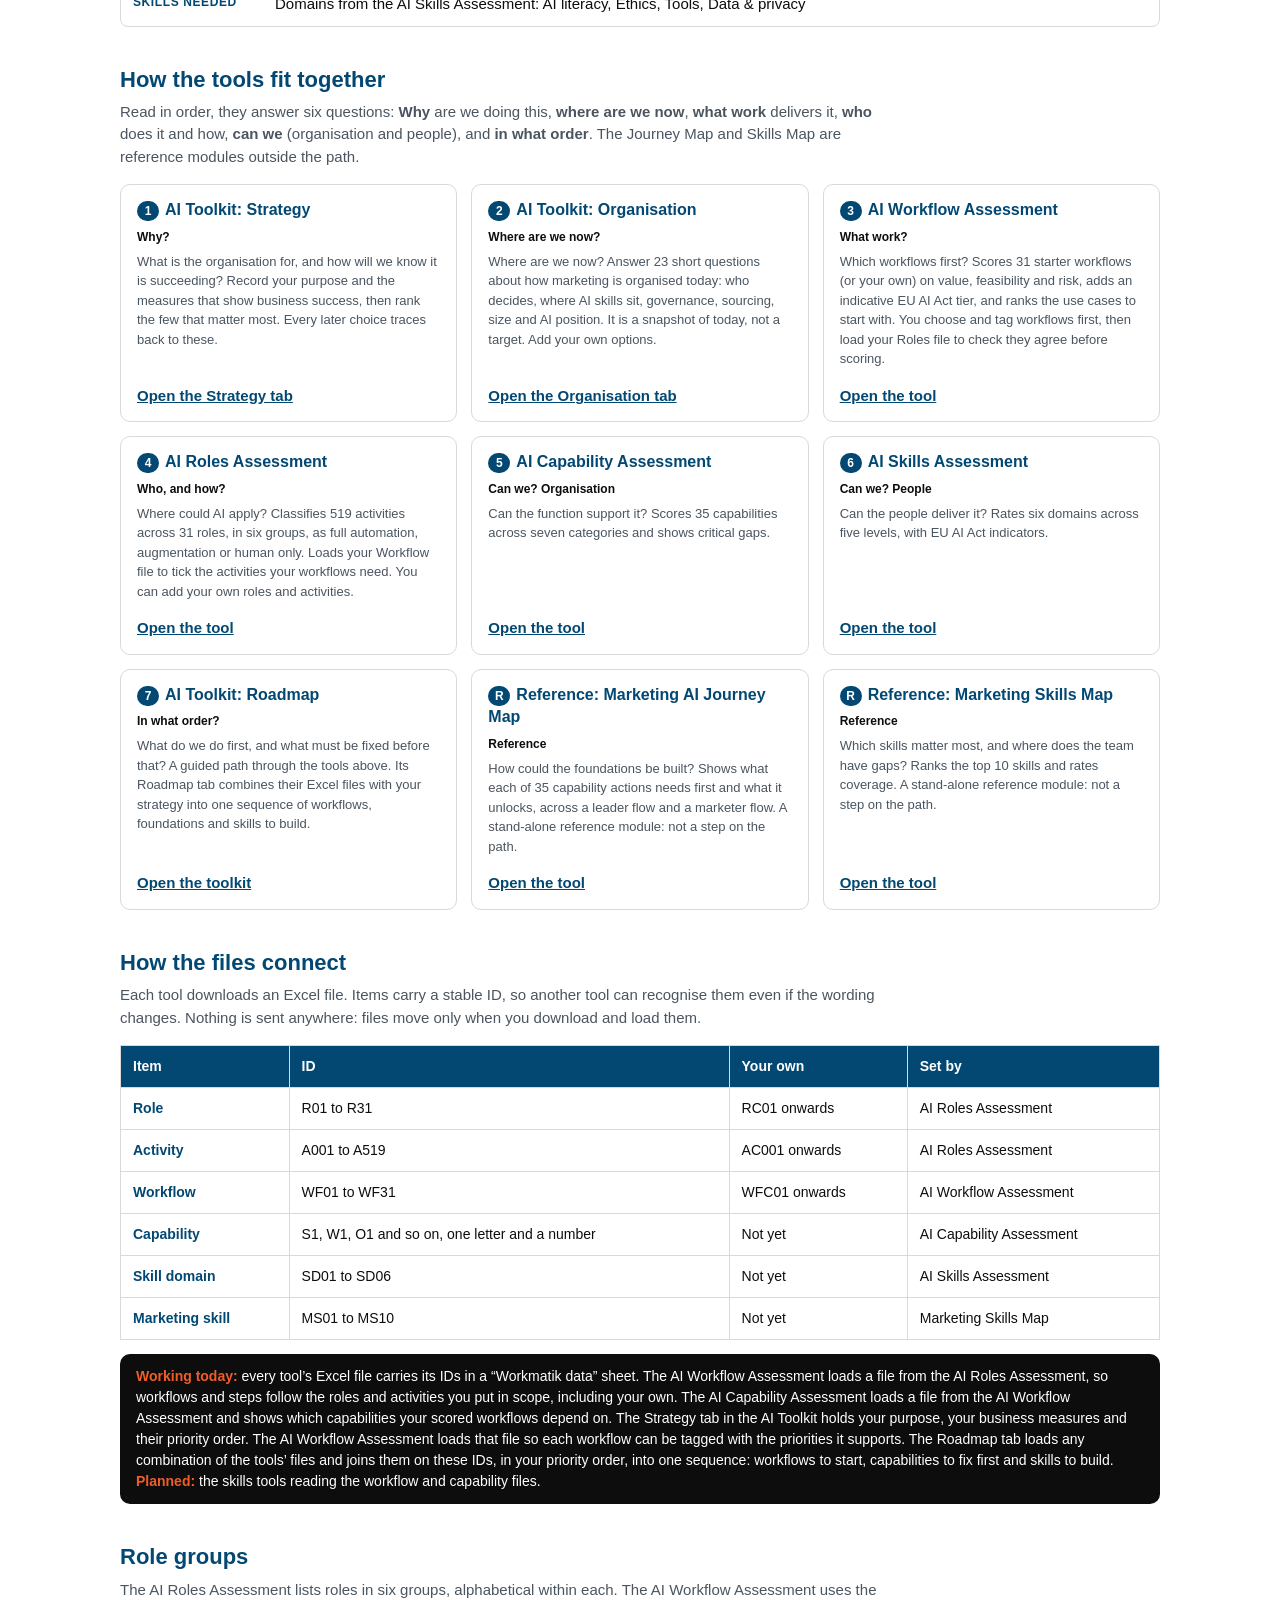
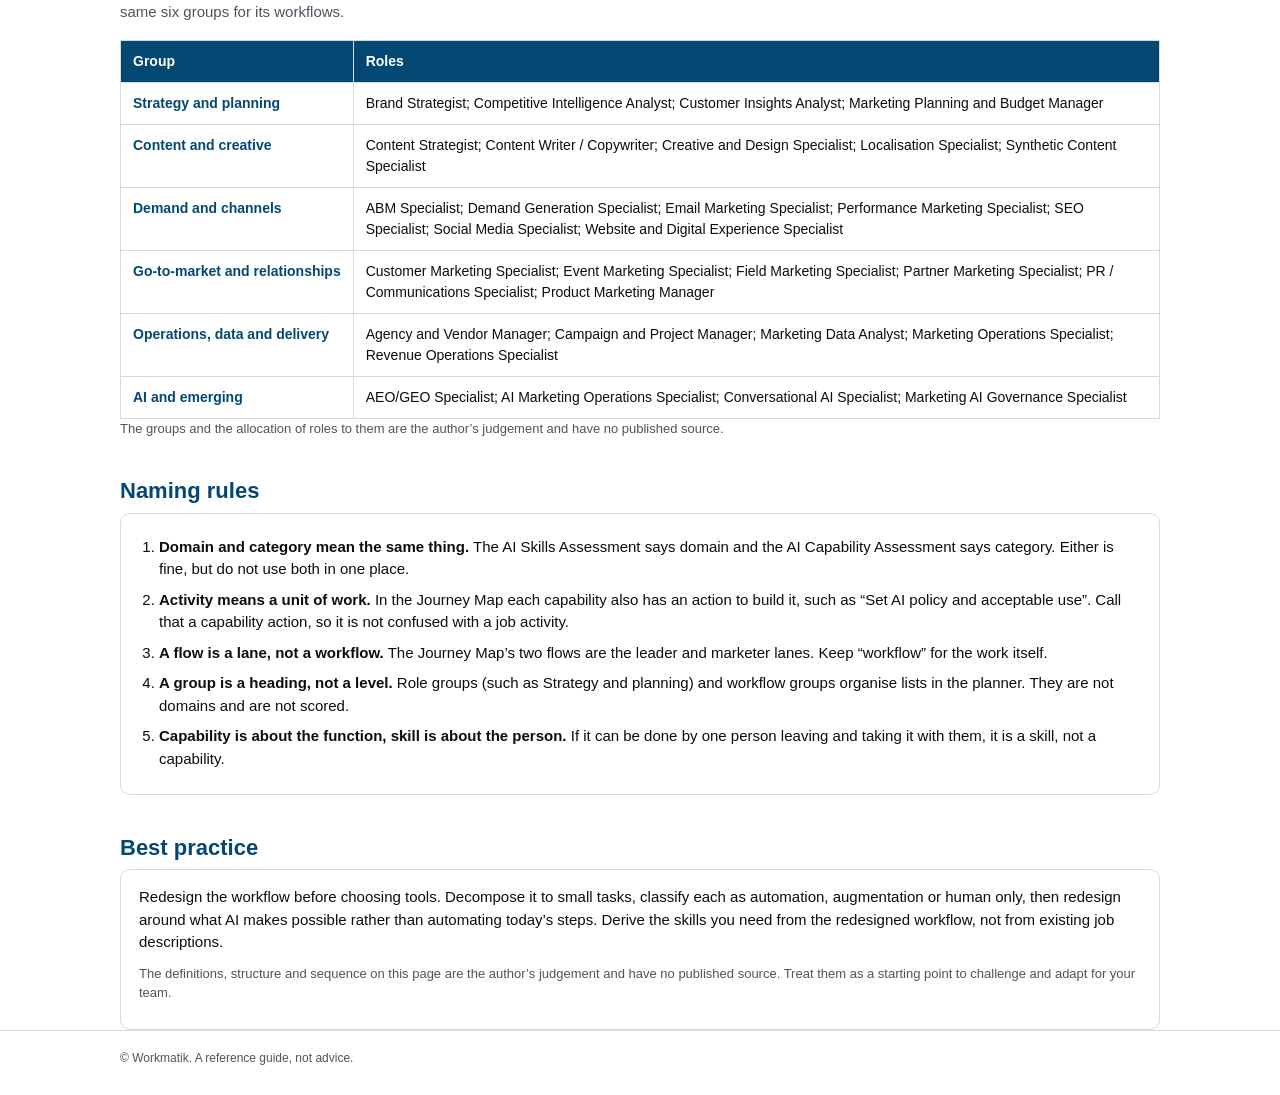
==== commit c70472f3: "Framework: add Builder as an interim fifth work mode, with McKinsey related-research note Co-Authore" ====
--- a/framework/index.html
+++ b/framework/index.html
@@ -101,26 +101,28 @@
   <div class="usecase"><b>Use case</b> = an AI intervention at one activity or step, or a redesign of a whole workflow. It needs capabilities (the function can support it) and skills (people can deliver it).</div>
 
   <h2>Work modes</h2>
-  <p class="lead">A work mode is the kind of work a person is accountable for at a given moment. One person can work in more than one mode, so a campaign manager might be a Practitioner in one task and an Orchestrator in the next. Work modes are the Workmatik framework, not research findings.</p>
+  <p class="lead">A work mode is the kind of work a person is accountable for at a given moment. One person can work in more than one mode, so a campaign manager might be a Practitioner in one task and an Orchestrator in the next. Work modes are the Workmatik framework, not research findings. They describe the type of person who does a job, not the job itself.</p>
   <table class="defs">
     <thead><tr><th>Work mode</th><th>What they do</th><th>In the kitchen</th></tr></thead>
     <tbody>
       <tr><td><b>Strategist</b></td><td>Owns outcomes and makes judgement calls. Sets direction for agents, decides when AI output is good enough and when it needs human intervention, and holds the commercial accountability for the pod&rsquo;s results.</td><td>The head chef, who decides the menu and when a dish is good enough to leave the pass</td></tr>
       <tr><td><b>Orchestrator</b></td><td>Designs and manages the agent workflows. Defines the quality parameters agents work within, supervises execution at scale, catches failure modes before they compound, and keeps improving the workflow design as capability matures.</td><td>The kitchen manager who designs the stations and how orders flow between them</td></tr>
+      <tr><td><b>Builder</b></td><td>Builds and maintains the agents and automations that the workflows run on, and tests them before others rely on them. An interim mode: as agent building becomes a core skill, it is expected to merge into Practitioner.</td><td>The person who sets up and maintains the new equipment so the cooks can use it</td></tr>
       <tr><td><b>Governor</b></td><td>Owns the human decision gates: brand safety, compliance review, quality assurance on AI-generated content, and escalation when an agent output falls outside acceptable parameters.</td><td>The person who checks allergens and hygiene before a plate goes out</td></tr>
       <tr><td><b>Practitioner</b></td><td>Teams with the agents and uses AI to deliver campaigns, build relationships and drive impact, to delight customers with the organisation&rsquo;s products and services.</td><td>The cook who works the station with the new equipment</td></tr>
     </tbody>
   </table>
-  <p class="hint"><b>Mindset is different.</b> A mindset is how someone works across all four modes, such as an innovator&rsquo;s curiosity. It is not a fifth mode: an innovative Governor and an innovative Practitioner still do different work.</p>
+  <p class="hint"><b>Mindset is different.</b> A mindset is how someone works across all five modes, such as an innovator&rsquo;s curiosity. It is not a sixth mode: an innovative Governor and an innovative Practitioner still do different work.</p>
+  <p class="hint"><b>Related research.</b> McKinsey &amp; Company, &ldquo;From anxiety to advantage: A marketing organization that thrives with AI&rdquo; (June 2026), names builders, orchestrators and standard bearers as marketing skill types and describes the same shift from a pyramid to a possible diamond. https://www.mckinsey.com/capabilities/growth-marketing-and-sales/our-insights/from-anxiety-to-advantage-a-marketing-organization-that-thrives-with-ai</p>
   <h3>How much each organisation model leans on each work mode</h3>
   <table class="defs">
-    <thead><tr><th>Organisation model</th><th>Strategist</th><th>Orchestrator</th><th>Governor</th><th>Practitioner</th></tr></thead>
-    <tbody>
-      <tr><td><b>A</b> Governed hub</td><td>Medium</td><td>High</td><td>High</td><td>Medium</td></tr>
-      <tr><td><b>B</b> Hub and spoke</td><td>Medium</td><td>Medium</td><td>Medium</td><td>High</td></tr>
-      <tr><td><b>C</b> Outcome pods on a shared platform</td><td>High</td><td>Medium</td><td>Medium</td><td>High</td></tr>
-      <tr><td><b>D</b> Fixed base with assembled crews</td><td>High</td><td>Medium</td><td>High</td><td>High</td></tr>
-      <tr><td><b>E</b> Orchestrator-led lean team</td><td>High</td><td>High</td><td>Medium</td><td>Low</td></tr>
+    <thead><tr><th>Organisation model</th><th>Strategist</th><th>Orchestrator</th><th>Builder</th><th>Governor</th><th>Practitioner</th></tr></thead>
+    <tbody>
+      <tr><td><b>A</b> Governed hub</td><td>Medium</td><td>High</td><td>Medium</td><td>High</td><td>Medium</td></tr>
+      <tr><td><b>B</b> Hub and spoke</td><td>Medium</td><td>Medium</td><td>High</td><td>Medium</td><td>High</td></tr>
+      <tr><td><b>C</b> Outcome pods on a shared platform</td><td>High</td><td>Medium</td><td>Medium</td><td>Medium</td><td>High</td></tr>
+      <tr><td><b>D</b> Fixed base with assembled crews</td><td>High</td><td>Medium</td><td>Medium</td><td>High</td><td>High</td></tr>
+      <tr><td><b>E</b> Orchestrator-led lean team</td><td>High</td><td>High</td><td>High</td><td>Medium</td><td>Low</td></tr>
     </tbody>
   </table>
   <p class="hint">Draft ratings built from the research brief&rsquo;s description of each model. They are a starting point to test with clients, not findings.</p>
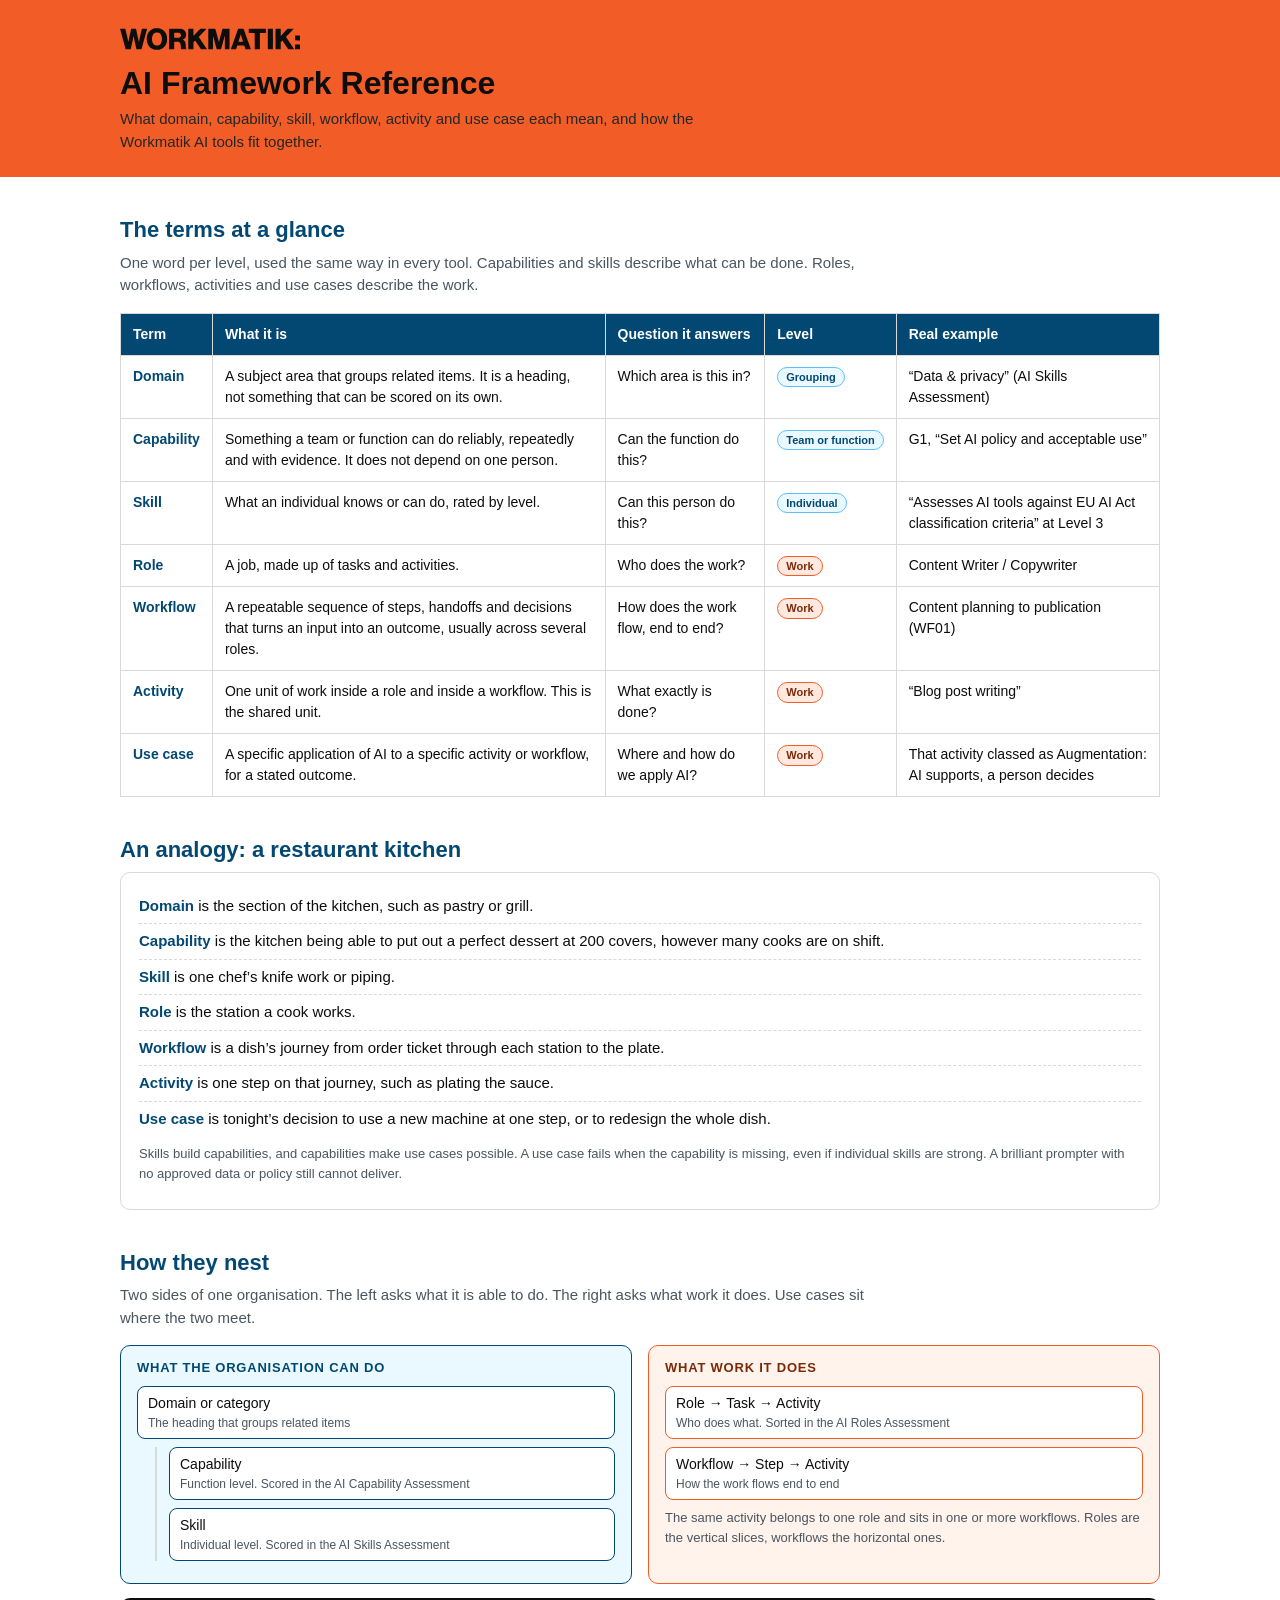
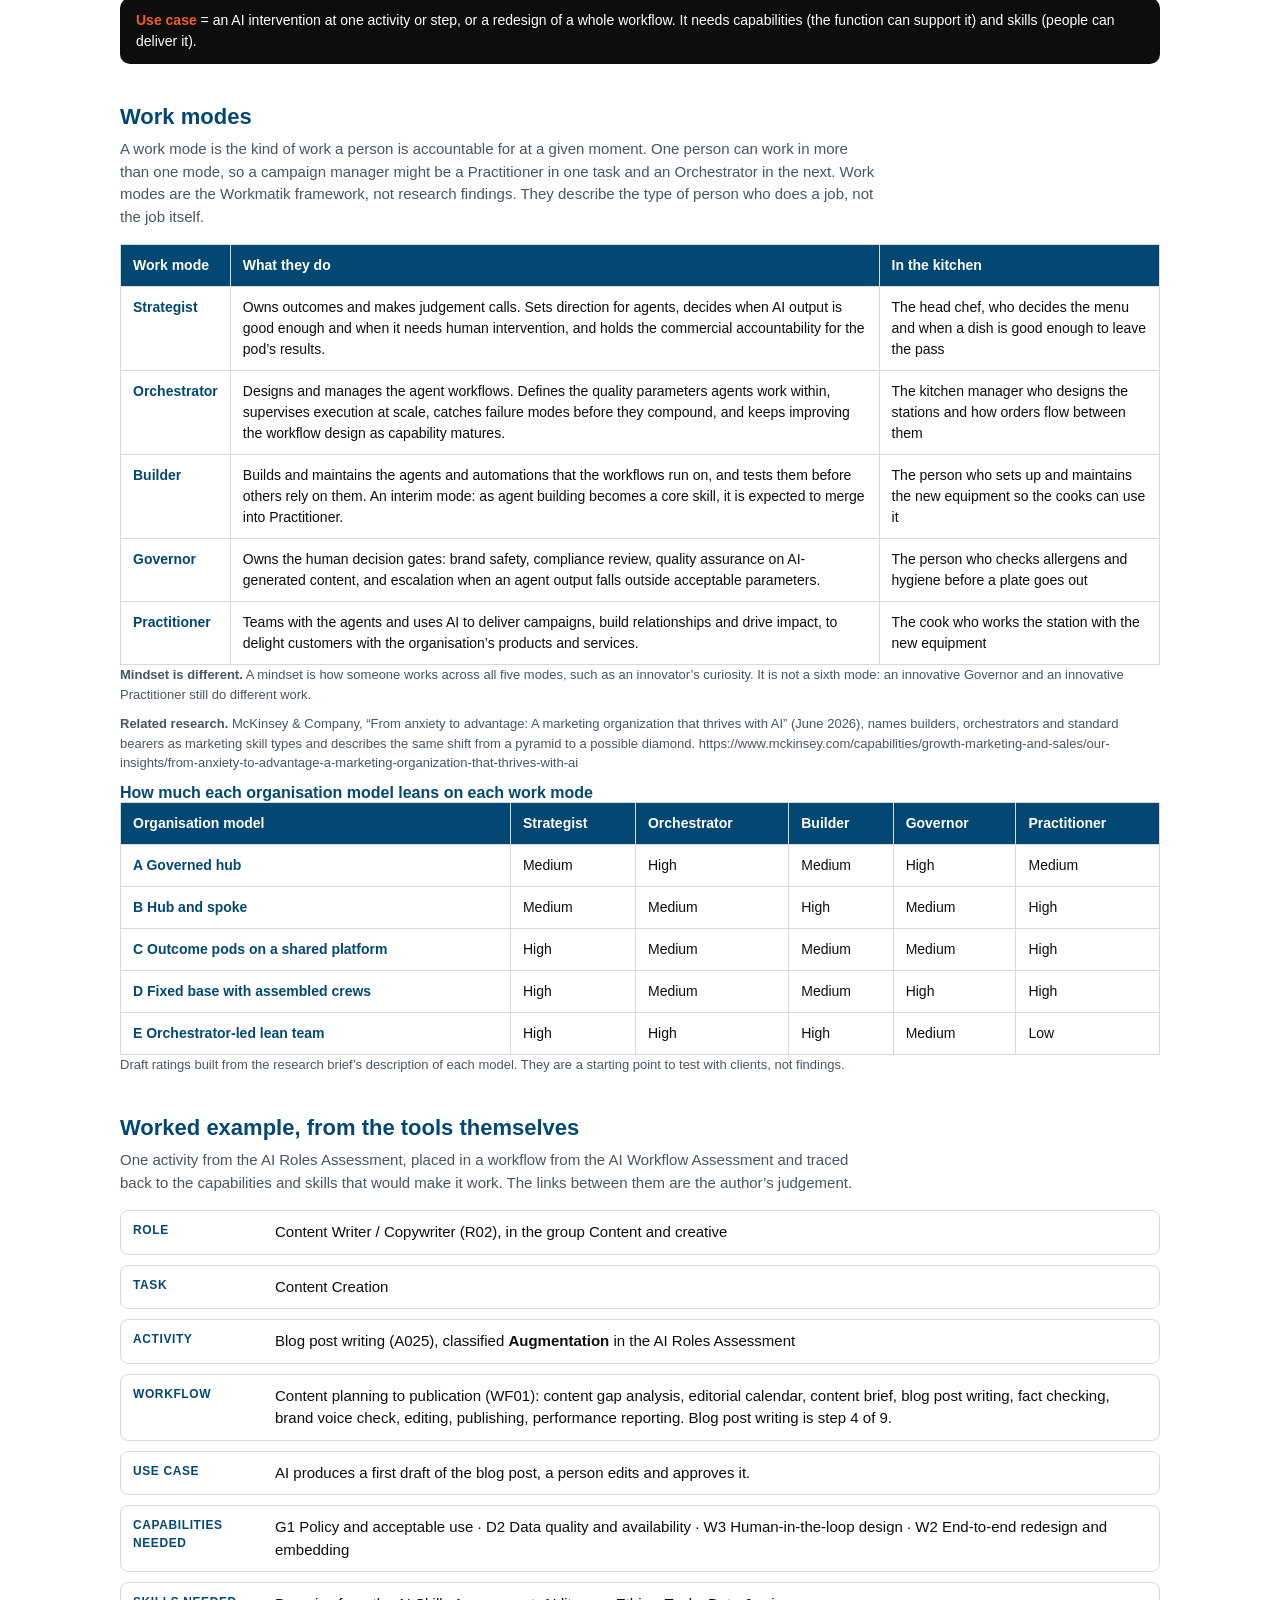
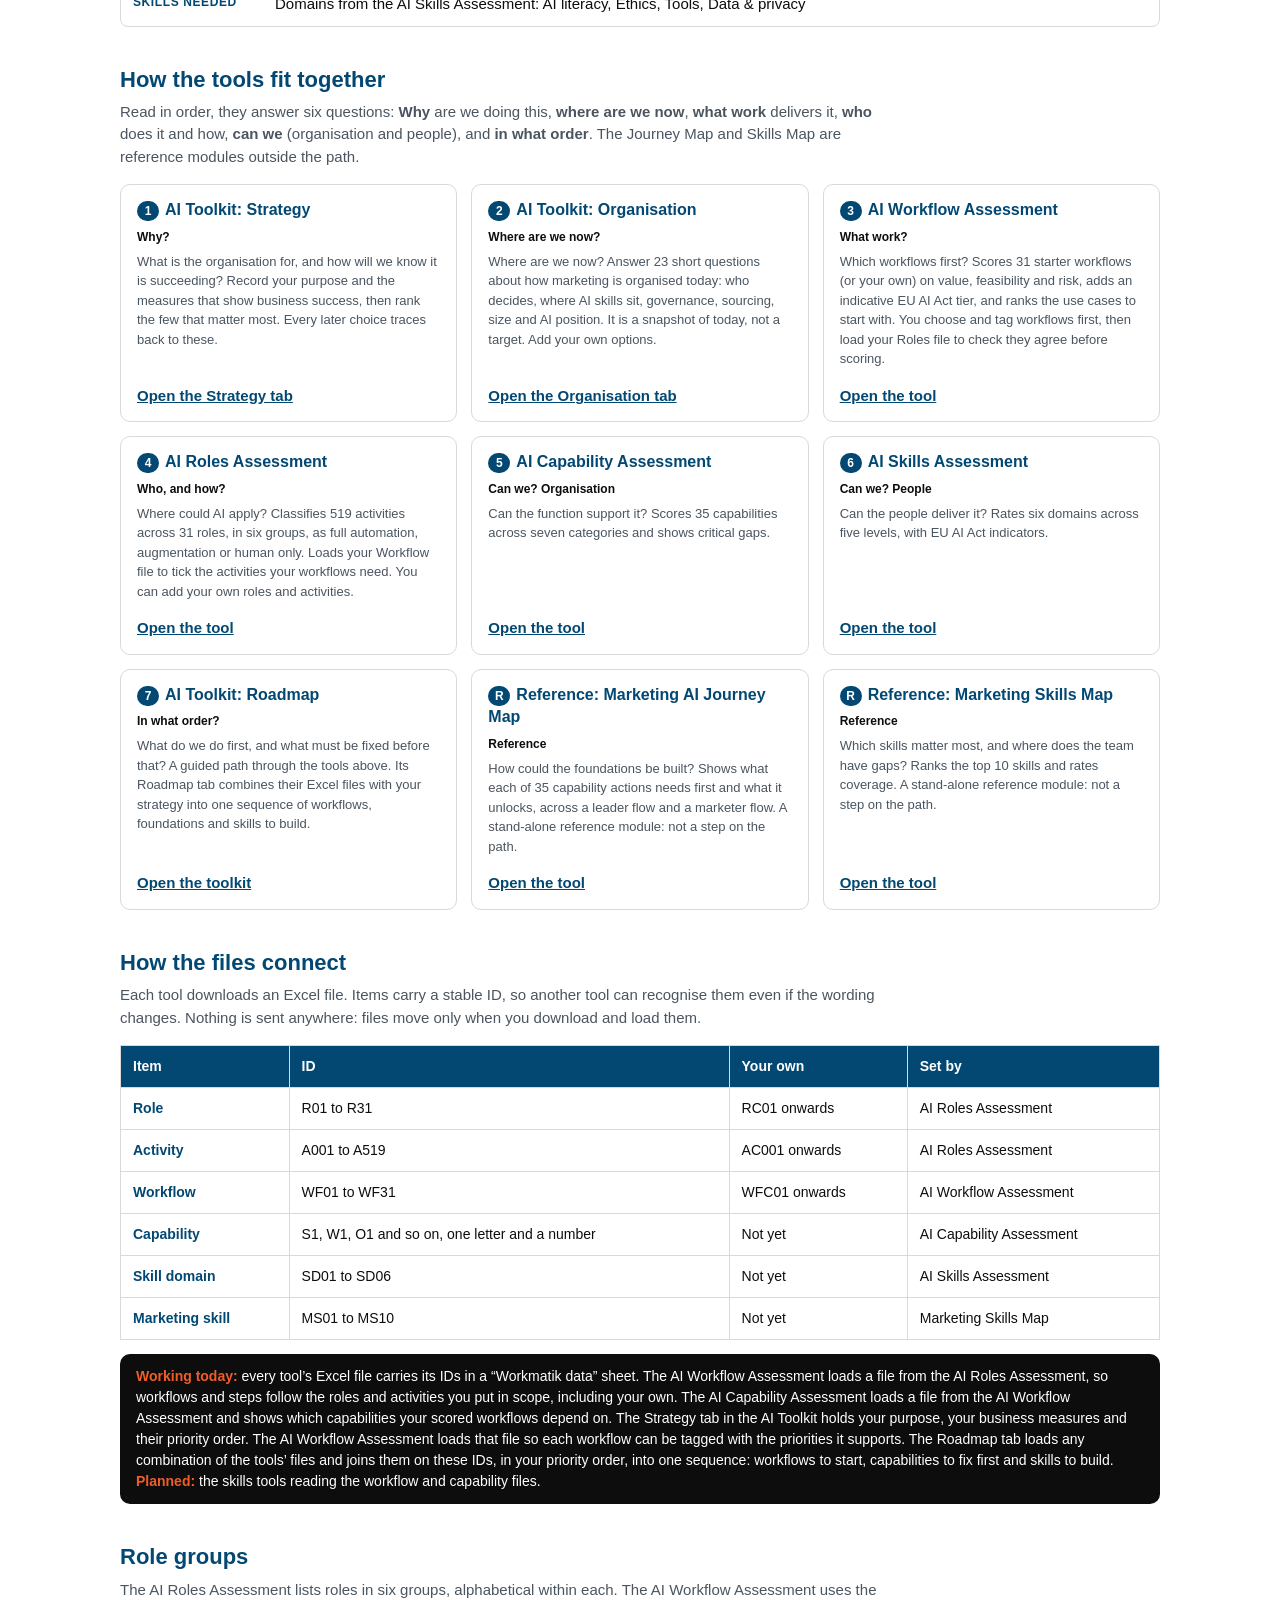
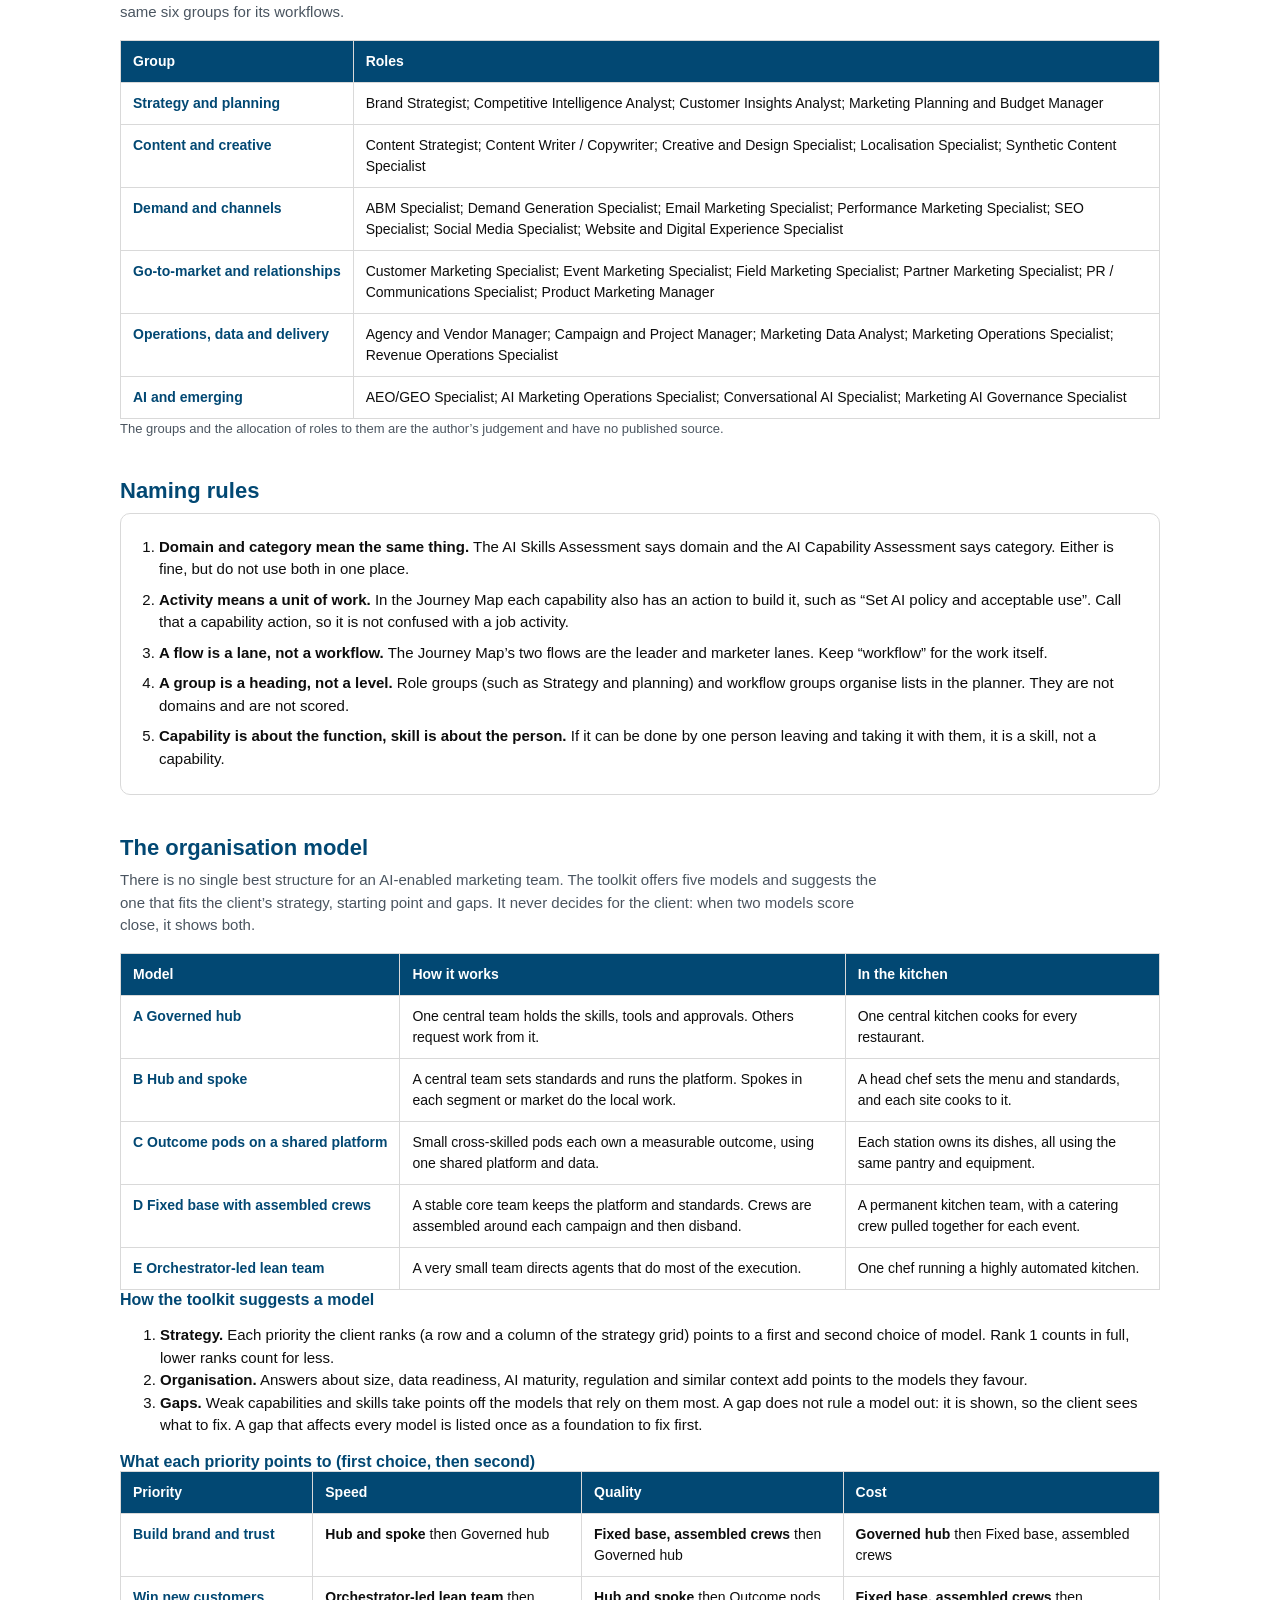
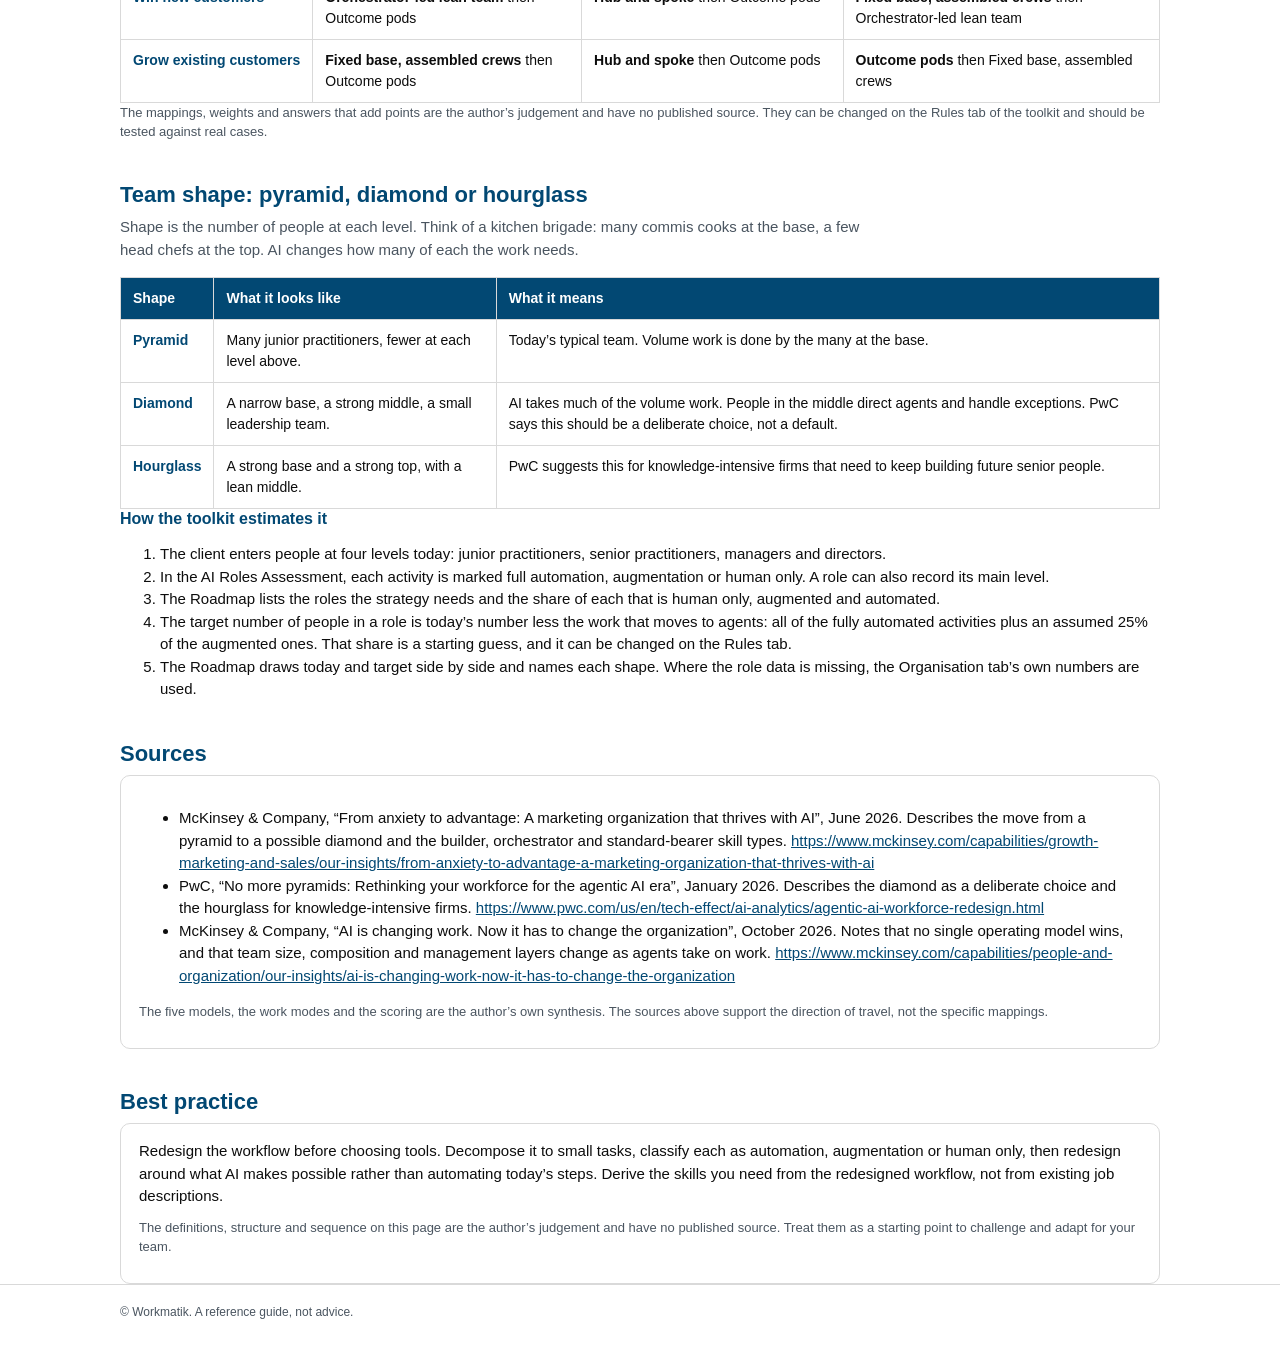
==== commit 6f451d97: "Framework: organisation models, team shape, sources Co-Authored-By: Claude Sonnet 5.5 <noreply@anthr" ====
--- a/framework/index.html
+++ b/framework/index.html
@@ -194,6 +194,64 @@
     </ol>
   </div>
 
+  <h2>The organisation model</h2>
+  <p class="lead">There is no single best structure for an AI-enabled marketing team. The toolkit offers five models and suggests the one that fits the client&rsquo;s strategy, starting point and gaps. It never decides for the client: when two models score close, it shows both.</p>
+  <table class="defs">
+    <thead><tr><th>Model</th><th>How it works</th><th>In the kitchen</th></tr></thead>
+    <tbody>
+      <tr><td><b>A</b> Governed hub</td><td>One central team holds the skills, tools and approvals. Others request work from it.</td><td>One central kitchen cooks for every restaurant.</td></tr>
+      <tr><td><b>B</b> Hub and spoke</td><td>A central team sets standards and runs the platform. Spokes in each segment or market do the local work.</td><td>A head chef sets the menu and standards, and each site cooks to it.</td></tr>
+      <tr><td><b>C</b> Outcome pods on a shared platform</td><td>Small cross-skilled pods each own a measurable outcome, using one shared platform and data.</td><td>Each station owns its dishes, all using the same pantry and equipment.</td></tr>
+      <tr><td><b>D</b> Fixed base with assembled crews</td><td>A stable core team keeps the platform and standards. Crews are assembled around each campaign and then disband.</td><td>A permanent kitchen team, with a catering crew pulled together for each event.</td></tr>
+      <tr><td><b>E</b> Orchestrator-led lean team</td><td>A very small team directs agents that do most of the execution.</td><td>One chef running a highly automated kitchen.</td></tr>
+    </tbody>
+  </table>
+  <h3>How the toolkit suggests a model</h3>
+  <ol class="steps">
+    <li><b>Strategy.</b> Each priority the client ranks (a row and a column of the strategy grid) points to a first and second choice of model. Rank 1 counts in full, lower ranks count for less.</li>
+    <li><b>Organisation.</b> Answers about size, data readiness, AI maturity, regulation and similar context add points to the models they favour.</li>
+    <li><b>Gaps.</b> Weak capabilities and skills take points off the models that rely on them most. A gap does not rule a model out: it is shown, so the client sees what to fix. A gap that affects every model is listed once as a foundation to fix first.</li>
+  </ol>
+  <h3>What each priority points to (first choice, then second)</h3>
+  <div class="table-scroll"><table class="defs">
+    <thead><tr><th>Priority</th><th>Speed</th><th>Quality</th><th>Cost</th></tr></thead>
+    <tbody>
+<tr><td>Build brand and trust</td><td><b>Hub and spoke</b> then Governed hub</td><td><b>Fixed base, assembled crews</b> then Governed hub</td><td><b>Governed hub</b> then Fixed base, assembled crews</td></tr>
+<tr><td>Win new customers</td><td><b>Orchestrator-led lean team</b> then Outcome pods</td><td><b>Hub and spoke</b> then Outcome pods</td><td><b>Fixed base, assembled crews</b> then Orchestrator-led lean team</td></tr>
+<tr><td>Grow existing customers</td><td><b>Fixed base, assembled crews</b> then Outcome pods</td><td><b>Hub and spoke</b> then Outcome pods</td><td><b>Outcome pods</b> then Fixed base, assembled crews</td></tr>
+    </tbody>
+  </table></div>
+  <p class="hint">The mappings, weights and answers that add points are the author&rsquo;s judgement and have no published source. They can be changed on the Rules tab of the toolkit and should be tested against real cases.</p>
+
+  <h2>Team shape: pyramid, diamond or hourglass</h2>
+  <p class="lead">Shape is the number of people at each level. Think of a kitchen brigade: many commis cooks at the base, a few head chefs at the top. AI changes how many of each the work needs.</p>
+  <table class="defs">
+    <thead><tr><th>Shape</th><th>What it looks like</th><th>What it means</th></tr></thead>
+    <tbody>
+      <tr><td><b>Pyramid</b></td><td>Many junior practitioners, fewer at each level above.</td><td>Today&rsquo;s typical team. Volume work is done by the many at the base.</td></tr>
+      <tr><td><b>Diamond</b></td><td>A narrow base, a strong middle, a small leadership team.</td><td>AI takes much of the volume work. People in the middle direct agents and handle exceptions. PwC says this should be a deliberate choice, not a default.</td></tr>
+      <tr><td><b>Hourglass</b></td><td>A strong base and a strong top, with a lean middle.</td><td>PwC suggests this for knowledge-intensive firms that need to keep building future senior people.</td></tr>
+    </tbody>
+  </table>
+  <h3>How the toolkit estimates it</h3>
+  <ol class="steps">
+    <li>The client enters people at four levels today: junior practitioners, senior practitioners, managers and directors.</li>
+    <li>In the AI Roles Assessment, each activity is marked full automation, augmentation or human only. A role can also record its main level.</li>
+    <li>The Roadmap lists the roles the strategy needs and the share of each that is human only, augmented and automated.</li>
+    <li>The target number of people in a role is today&rsquo;s number less the work that moves to agents: all of the fully automated activities plus an assumed 25% of the augmented ones. That share is a starting guess, and it can be changed on the Rules tab.</li>
+    <li>The Roadmap draws today and target side by side and names each shape. Where the role data is missing, the Organisation tab&rsquo;s own numbers are used.</li>
+  </ol>
+
+  <h2>Sources</h2>
+  <div class="card">
+    <ul>
+      <li>McKinsey &amp; Company, &ldquo;From anxiety to advantage: A marketing organization that thrives with AI&rdquo;, June 2026. Describes the move from a pyramid to a possible diamond and the builder, orchestrator and standard-bearer skill types. <a href="https://www.mckinsey.com/capabilities/growth-marketing-and-sales/our-insights/from-anxiety-to-advantage-a-marketing-organization-that-thrives-with-ai">https://www.mckinsey.com/capabilities/growth-marketing-and-sales/our-insights/from-anxiety-to-advantage-a-marketing-organization-that-thrives-with-ai</a></li>
+      <li>PwC, &ldquo;No more pyramids: Rethinking your workforce for the agentic AI era&rdquo;, January 2026. Describes the diamond as a deliberate choice and the hourglass for knowledge-intensive firms. <a href="https://www.pwc.com/us/en/tech-effect/ai-analytics/agentic-ai-workforce-redesign.html">https://www.pwc.com/us/en/tech-effect/ai-analytics/agentic-ai-workforce-redesign.html</a></li>
+      <li>McKinsey &amp; Company, &ldquo;AI is changing work. Now it has to change the organization&rdquo;, October 2026. Notes that no single operating model wins, and that team size, composition and management layers change as agents take on work. <a href="https://www.mckinsey.com/capabilities/people-and-organization/our-insights/ai-is-changing-work-now-it-has-to-change-the-organization">https://www.mckinsey.com/capabilities/people-and-organization/our-insights/ai-is-changing-work-now-it-has-to-change-the-organization</a></li>
+    </ul>
+    <p class="hint">The five models, the work modes and the scoring are the author&rsquo;s own synthesis. The sources above support the direction of travel, not the specific mappings.</p>
+  </div>
+
   <h2>Best practice</h2>
   <div class="card">
     <p>Redesign the workflow before choosing tools. Decompose it to small tasks, classify each as automation, augmentation or human only, then redesign around what AI makes possible rather than automating today&rsquo;s steps. Derive the skills you need from the redesigned workflow, not from existing job descriptions.</p>
